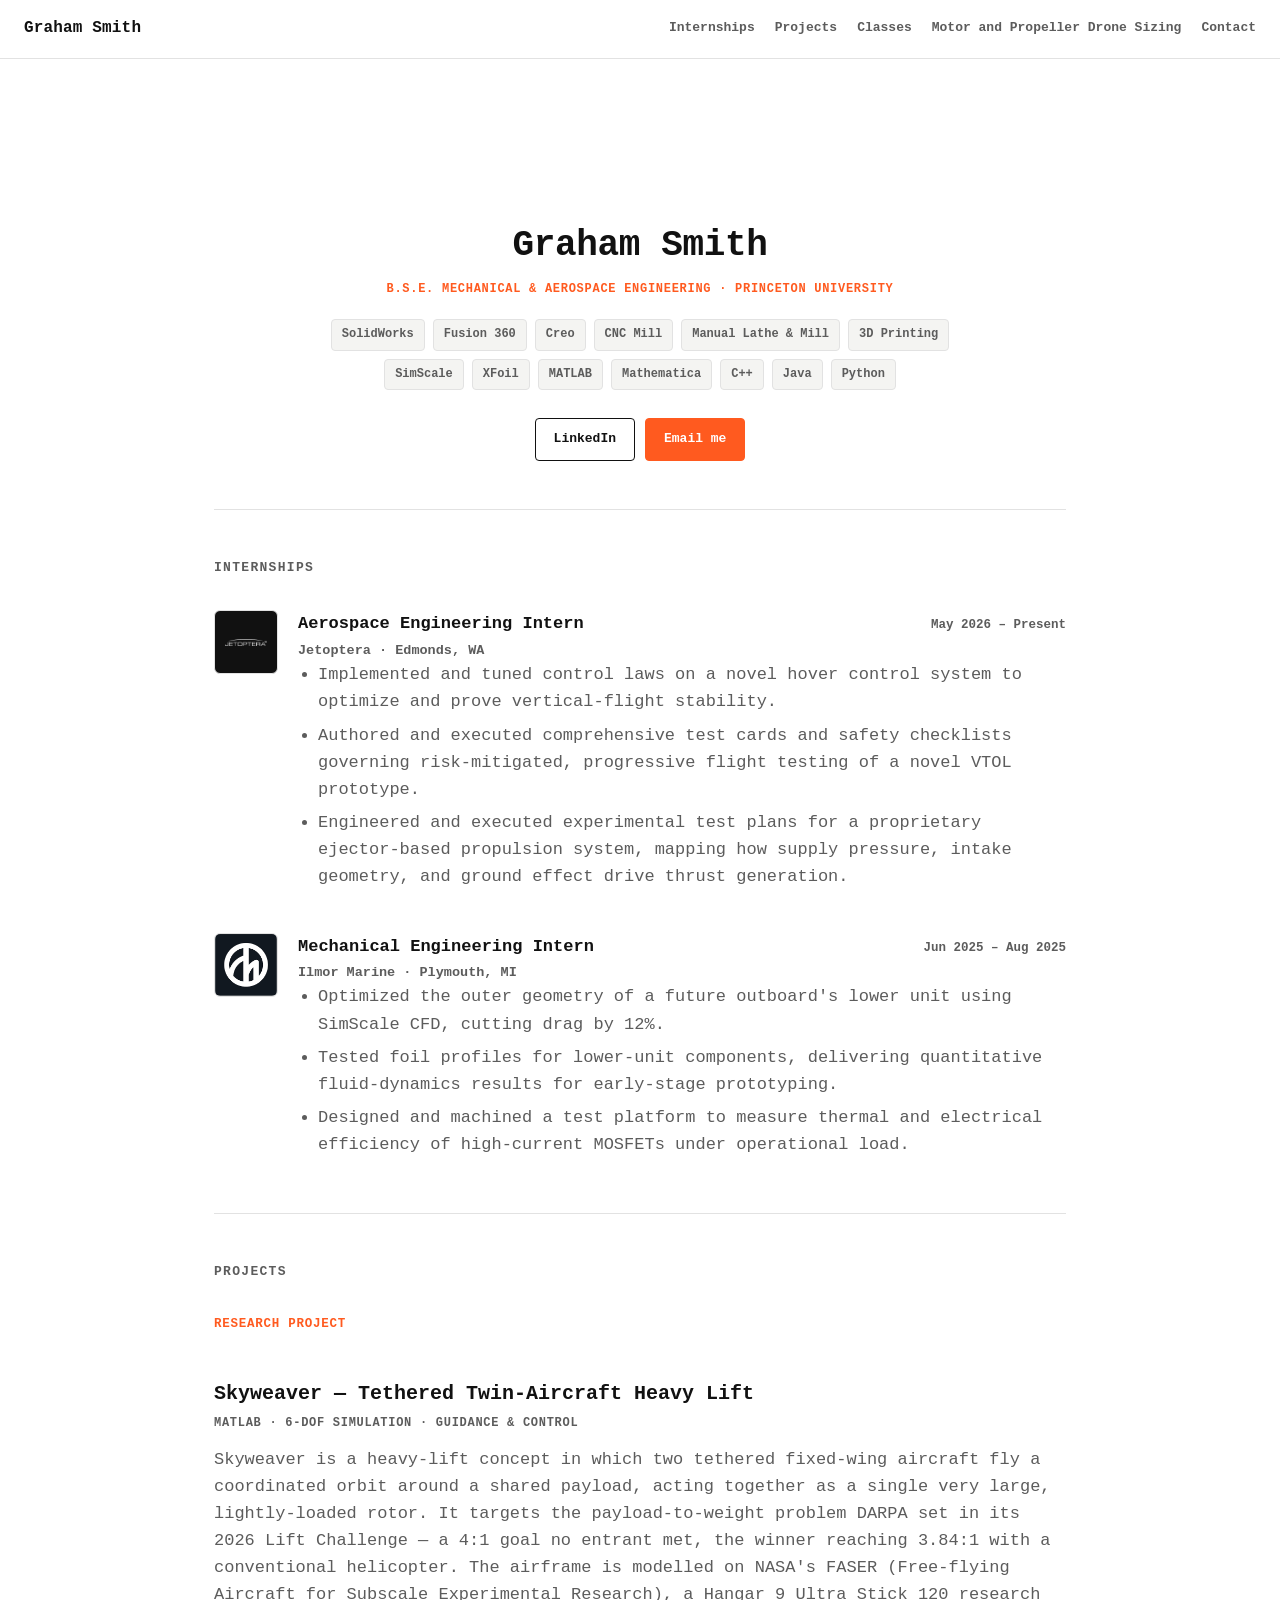
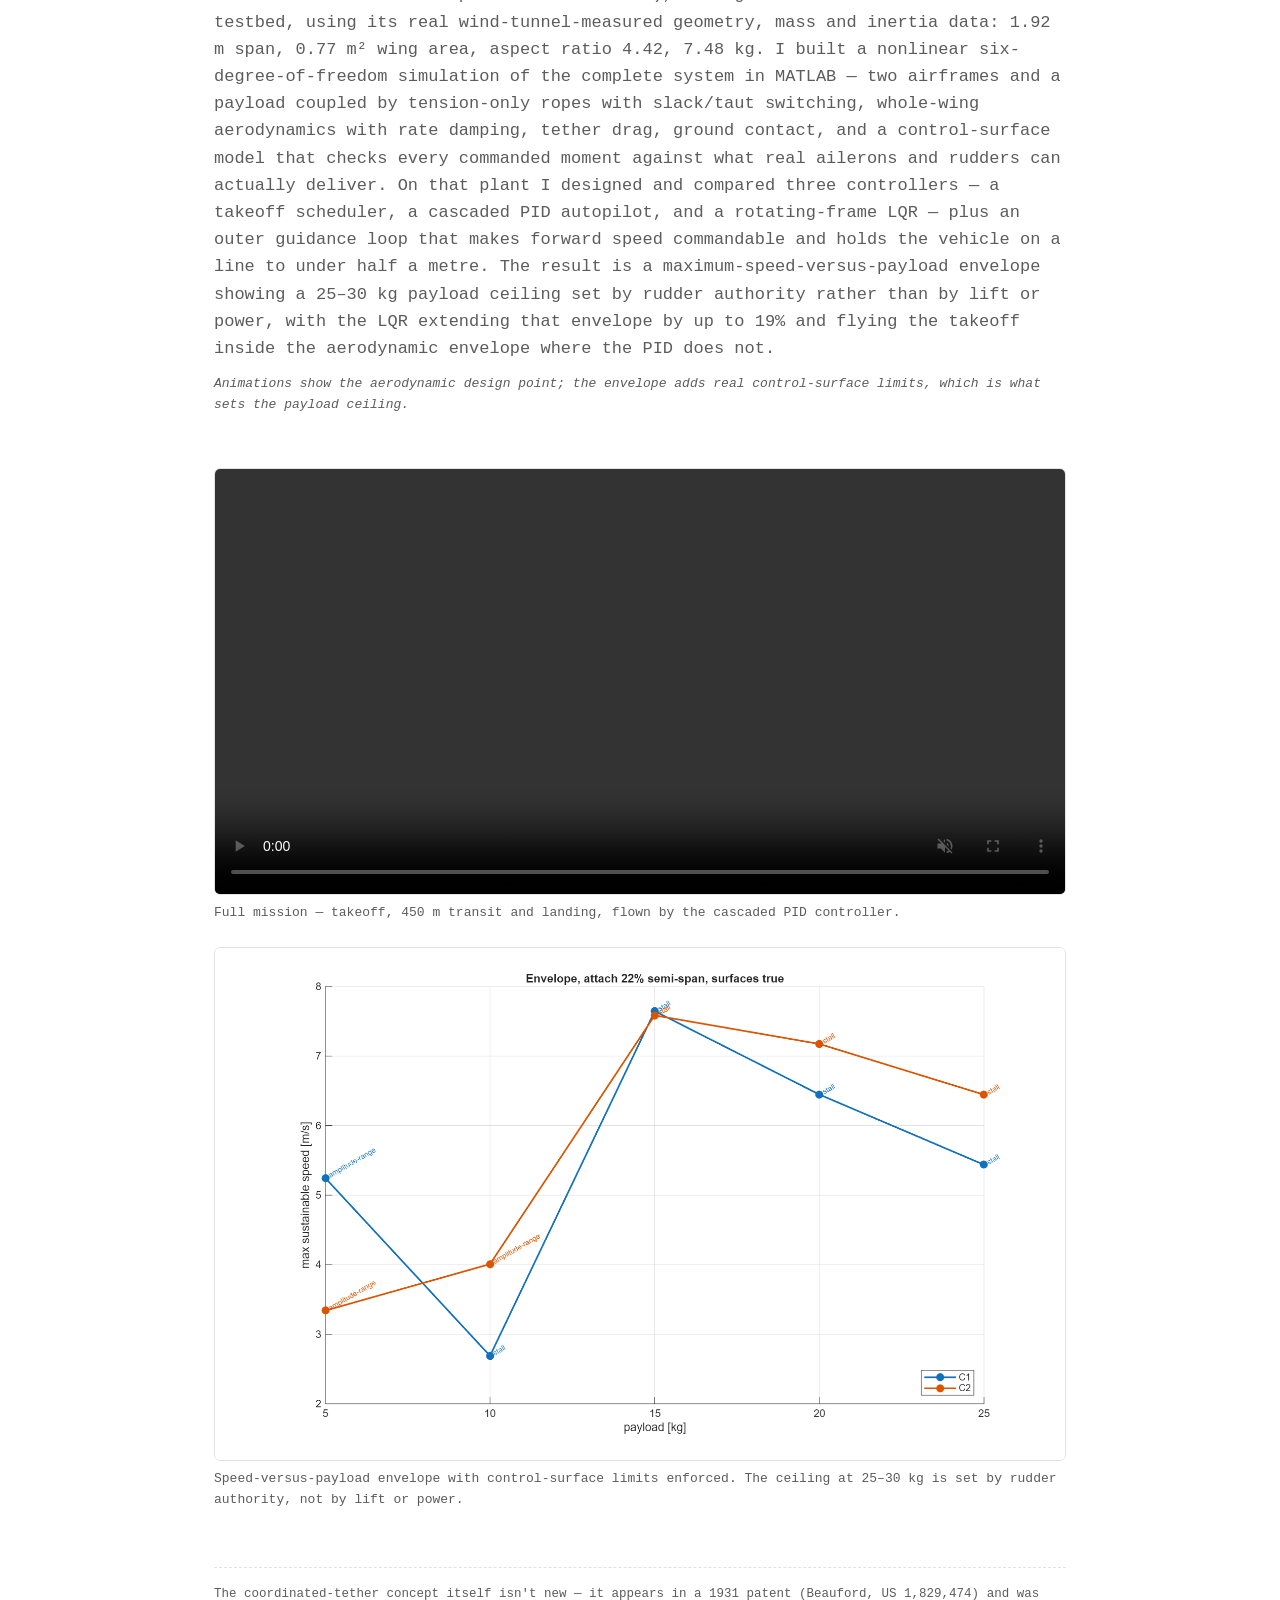
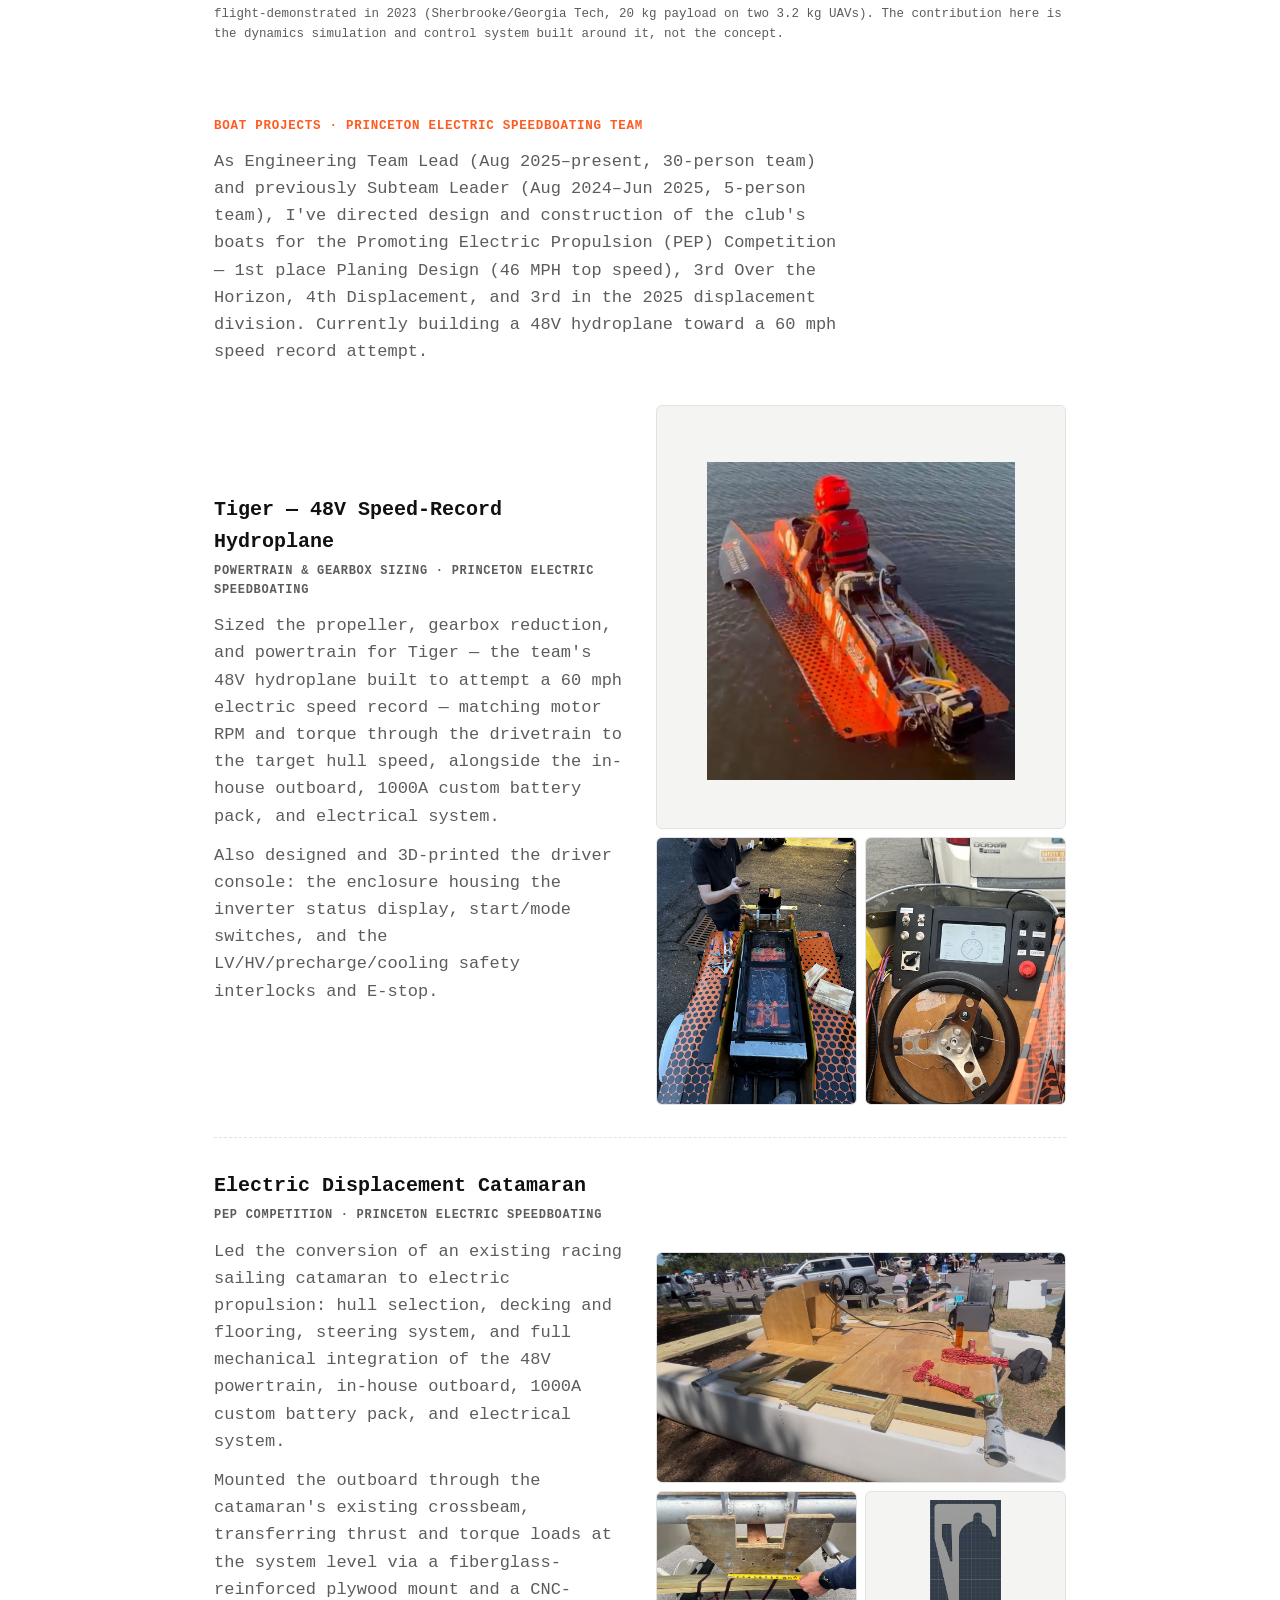
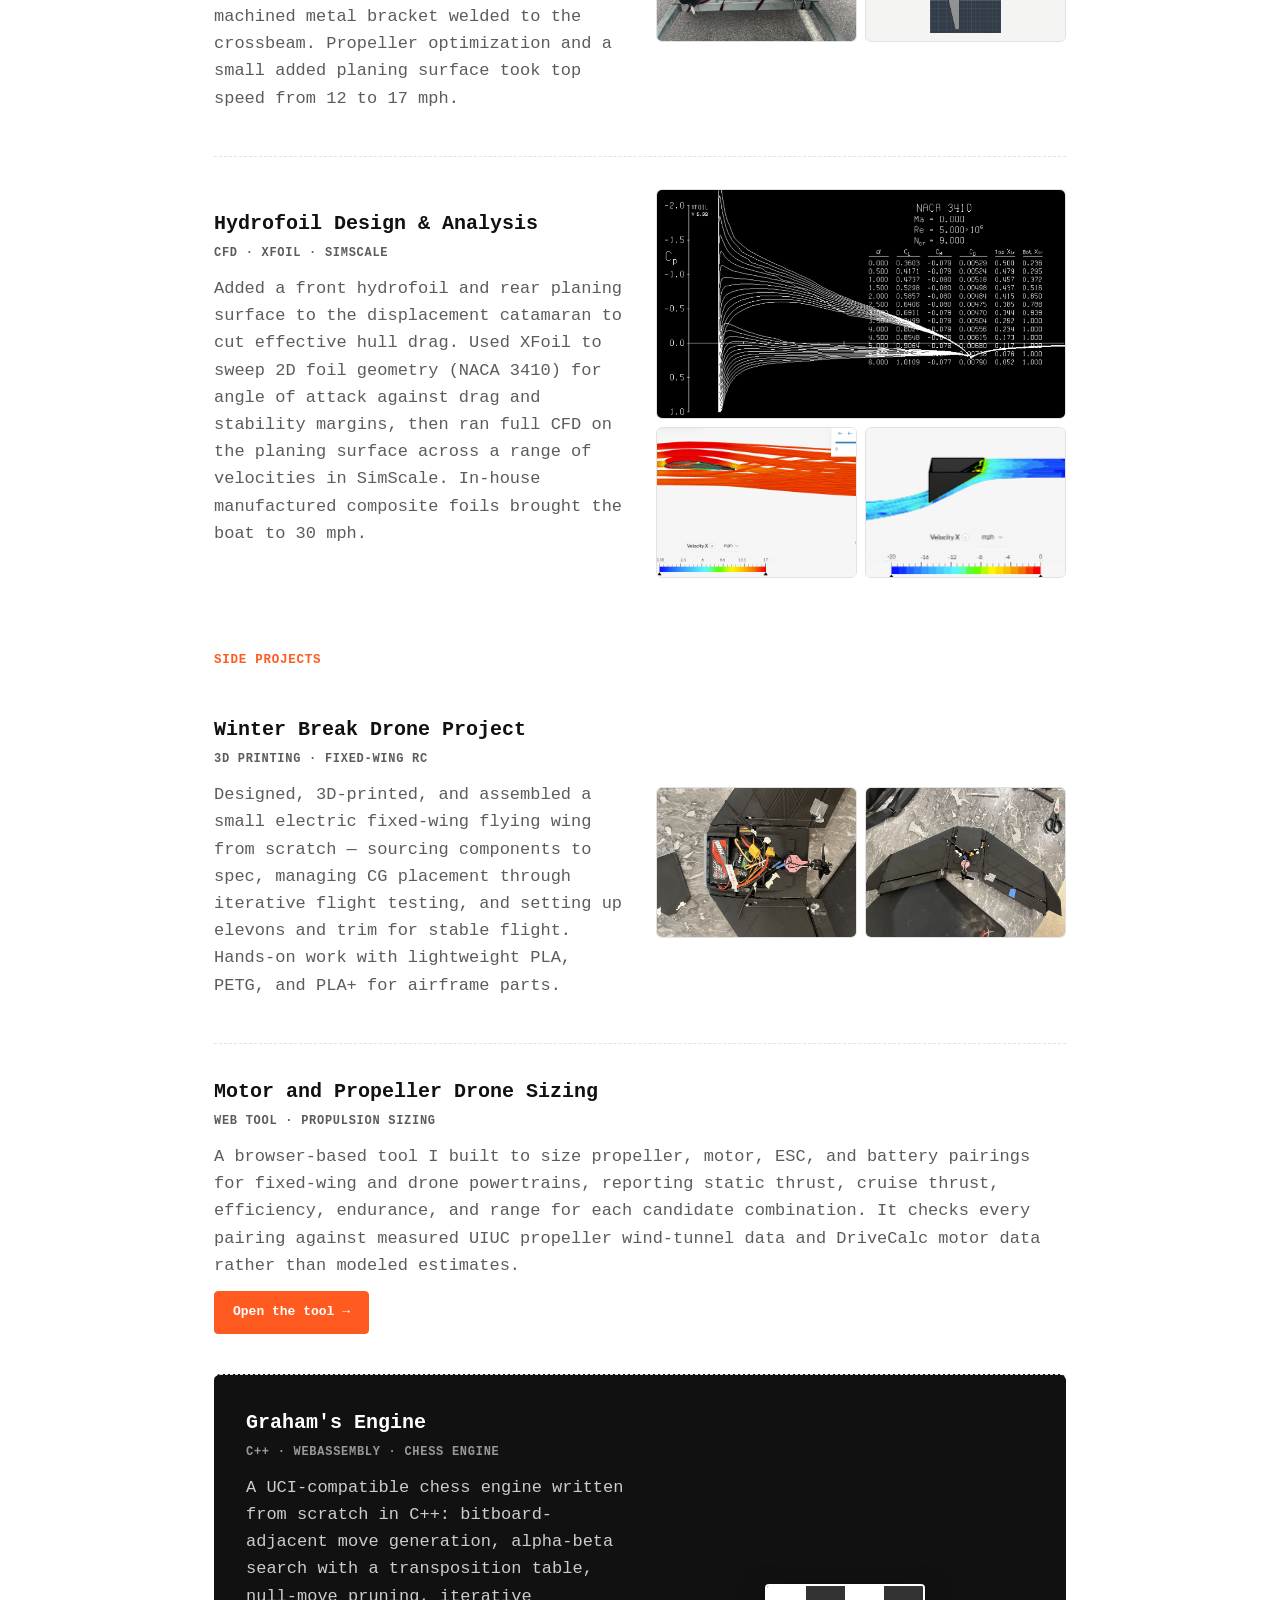
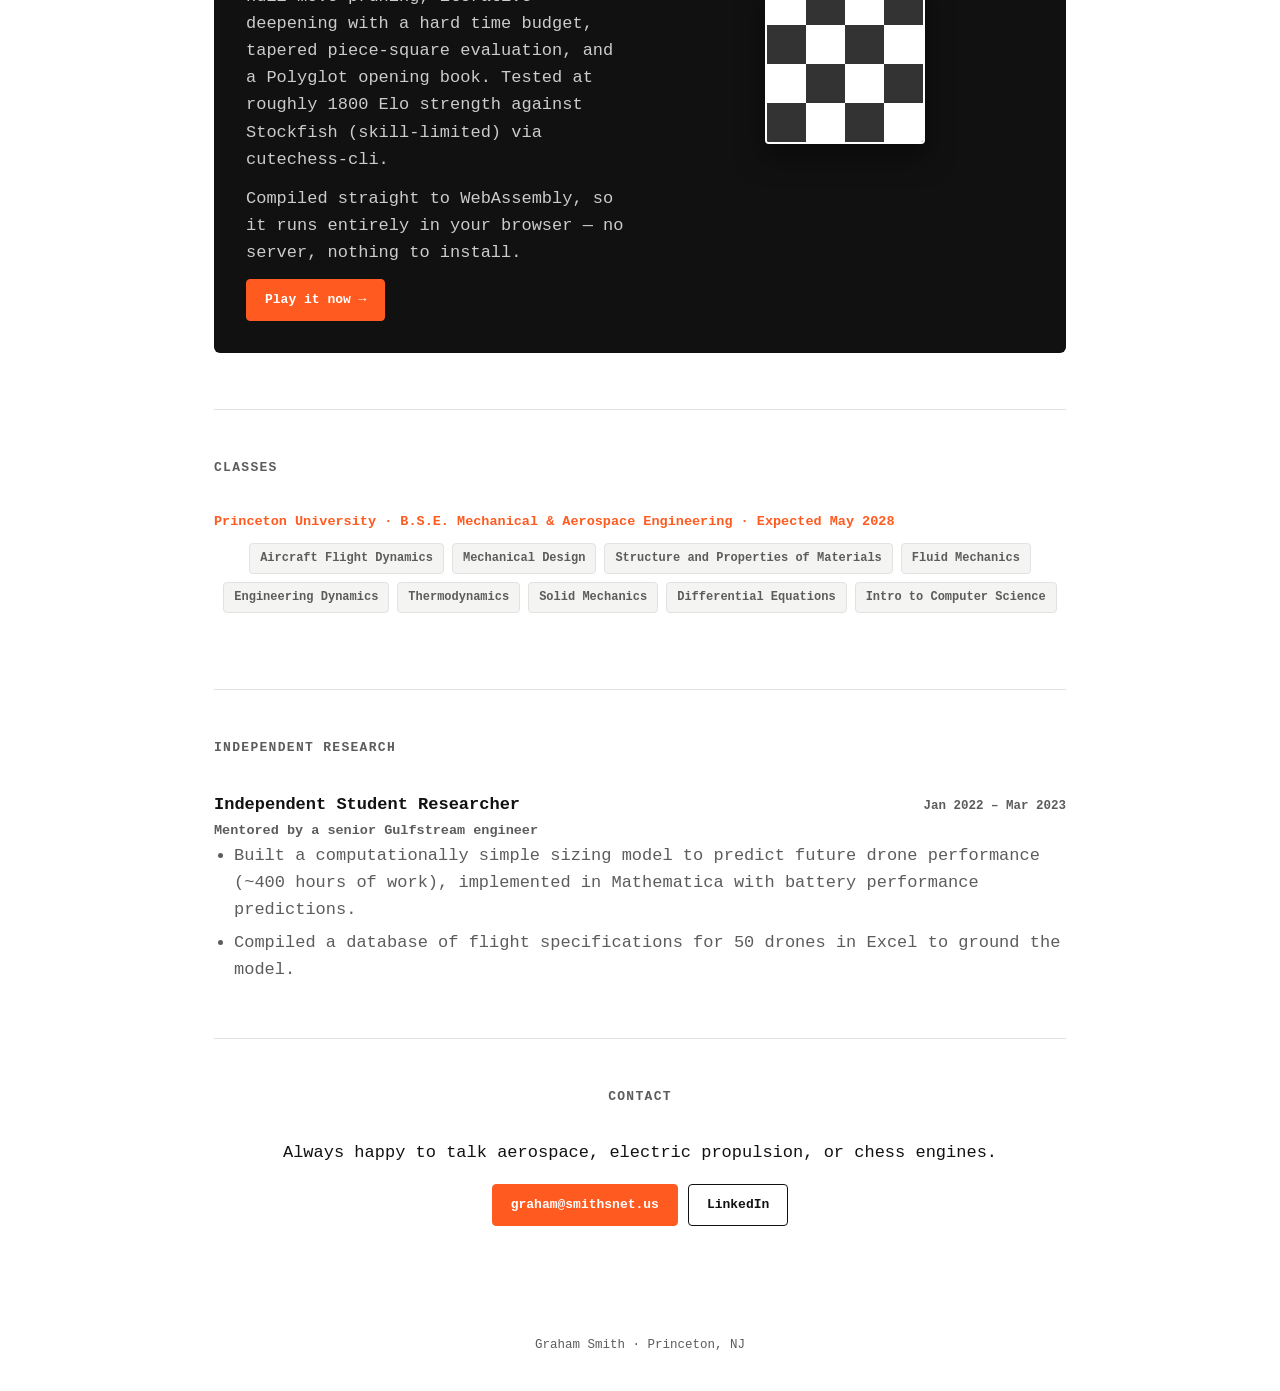
==== index.html @ d8249ecc "Rename nav tab/project title to Motor and Propeller Drone Sizing" ====
<!doctype html>
<html lang="en">
<head>
<meta charset="utf-8">
<meta name="viewport" content="width=device-width, initial-scale=1">
<title>Graham Smith — Mechanical &amp; Aerospace Engineering</title>
<meta name="description" content="Portfolio of Graham Smith, mechanical & aerospace engineering student at Princeton University: VTOL flight testing, electric powertrains, CFD, and a from-scratch chess engine.">
<link rel="stylesheet" href="style.css?v=10">
</head>
<body>

<header class="nav">
  <a href="#top" class="nav-name">Graham Smith</a>
  <nav>
    <a href="#internships">Internships</a>
    <a href="#projects">Projects</a>
    <a href="#classes">Classes</a>
    <a href="thrust-bench/">Motor and Propeller Drone Sizing</a>
    <a href="#contact">Contact</a>
  </nav>
</header>

<main>

<section id="top" class="hero">
  <img class="avatar" src="assets/img/headshot.jpg" alt="Graham Smith" onerror="this.classList.add('avatar-fallback')">
  <h1>Graham Smith</h1>
  <p class="eyebrow">B.S.E. Mechanical &amp; Aerospace Engineering &middot; Princeton University</p>

  <ul class="skill-tags">
    <li>SolidWorks</li><li>Fusion 360</li><li>Creo</li><li>CNC Mill</li><li>Manual Lathe &amp; Mill</li>
    <li>3D Printing</li><li>SimScale</li><li>XFoil</li><li>MATLAB</li><li>Mathematica</li>
    <li>C++</li><li>Java</li><li>Python</li>
  </ul>

  <div class="hero-links">
    <a class="btn" href="https://www.linkedin.com/in/graham-smith-b054ab282/" target="_blank" rel="noopener">LinkedIn</a>
    <a class="btn btn-primary" href="mailto:graham@smithsnet.us">Email me</a>
  </div>
</section>

<section id="internships" class="section">
  <h2>Internships</h2>
  <div class="timeline">

    <article class="entry entry-with-logo">
      <img class="entry-logo entry-logo-dark" src="assets/img/jetoptera-logo.png" alt="Jetoptera logo">
      <div class="entry-body">
        <div class="entry-head">
          <h3>Aerospace Engineering Intern</h3>
          <span class="entry-date">May 2026 – Present</span>
        </div>
        <p class="entry-org">Jetoptera &middot; Edmonds, WA</p>
        <ul>
          <li>Implemented and tuned control laws on a novel hover control system to optimize and prove vertical-flight stability.</li>
          <li>Authored and executed comprehensive test cards and safety checklists governing risk-mitigated, progressive flight testing of a novel VTOL prototype.</li>
          <li>Engineered and executed experimental test plans for a proprietary ejector-based propulsion system, mapping how supply pressure, intake geometry, and ground effect drive thrust generation.</li>
        </ul>
      </div>
    </article>

    <article class="entry entry-with-logo">
      <img class="entry-logo" src="assets/img/ilmor-logo.png" alt="Ilmor logo">
      <div class="entry-body">
        <div class="entry-head">
          <h3>Mechanical Engineering Intern</h3>
          <span class="entry-date">Jun 2025 – Aug 2025</span>
        </div>
        <p class="entry-org">Ilmor Marine &middot; Plymouth, MI</p>
        <ul>
          <li>Optimized the outer geometry of a future outboard's lower unit using SimScale CFD, cutting drag by 12%.</li>
          <li>Tested foil profiles for lower-unit components, delivering quantitative fluid-dynamics results for early-stage prototyping.</li>
          <li>Designed and machined a test platform to measure thermal and electrical efficiency of high-current MOSFETs under operational load.</li>
        </ul>
      </div>
    </article>

  </div>
</section>

<section id="projects" class="section">
  <h2>Projects</h2>

  <p class="project-group-label">Research Project</p>
  <article class="project project-full skyweaver">
    <div class="project-text">
      <h3>Skyweaver &mdash; Tethered Twin-Aircraft Heavy Lift</h3>
      <p class="project-tag">MATLAB &middot; 6-DOF Simulation &middot; Guidance &amp; Control</p>
      <p>
        Skyweaver is a heavy-lift concept in which two tethered fixed-wing aircraft fly a
        coordinated orbit around a shared payload, acting together as a single very large,
        lightly-loaded rotor. It targets the payload-to-weight problem DARPA set in its 2026
        Lift Challenge &mdash; a 4:1 goal no entrant met, the winner reaching 3.84:1 with a
        conventional helicopter. The airframe is modelled on NASA's FASER (Free-flying
        Aircraft for Subscale Experimental Research), a Hangar 9 Ultra Stick 120 research
        testbed, using its real wind-tunnel-measured geometry, mass and inertia data: 1.92 m
        span, 0.77 m&sup2; wing area, aspect ratio 4.42, 7.48 kg. I built a nonlinear
        six-degree-of-freedom simulation of the complete system in MATLAB &mdash; two airframes and
        a payload coupled by tension-only ropes with slack/taut switching, whole-wing
        aerodynamics with rate damping, tether drag, ground contact, and a control-surface
        model that checks every commanded moment against what real ailerons and rudders can
        actually deliver. On that plant I designed and compared three controllers &mdash; a takeoff
        scheduler, a cascaded PID autopilot, and a rotating-frame LQR &mdash; plus an outer guidance
        loop that makes forward speed commandable and holds the vehicle on a line to under
        half a metre. The result is a maximum-speed-versus-payload envelope showing a 25&ndash;30 kg
        payload ceiling set by rudder authority rather than by lift or power, with the LQR
        extending that envelope by up to 19% and flying the takeoff inside the aerodynamic
        envelope where the PID does not.
      </p>
      <p class="skyweaver-note">
        Animations show the aerodynamic design point; the envelope adds real control-surface
        limits, which is what sets the payload ceiling.
      </p>
    </div>
    <div class="project-media skyweaver-media">
      <figure>
        <video src="assets/video/mission_450_C1.mp4" autoplay muted loop playsinline controls></video>
        <figcaption>Full mission &mdash; takeoff, 450 m transit and landing, flown by the cascaded PID controller.</figcaption>
      </figure>
      <figure>
        <img src="assets/img/skyweaver-envelope.png" alt="Speed-versus-payload envelope plot for the PID and LQR controllers, with binding constraint labelled at each point">
        <figcaption>Speed-versus-payload envelope with control-surface limits enforced. The ceiling at 25&ndash;30 kg is set by rudder authority, not by lift or power.</figcaption>
      </figure>
    </div>
    <p class="skyweaver-priorart">
      The coordinated-tether concept itself isn't new &mdash; it appears in a 1931 patent (Beauford,
      US 1,829,474) and was flight-demonstrated in 2023 (Sherbrooke/Georgia Tech, 20 kg payload on
      two 3.2 kg UAVs). The contribution here is the dynamics simulation and control system built
      around it, not the concept.
    </p>
  </article>

  <p class="project-group-label project-group-label-spaced">Boat Projects &middot; Princeton Electric Speedboating Team</p>
  <p class="project-group-intro">
    As Engineering Team Lead (Aug 2025–present, 30-person team) and previously Subteam Leader
    (Aug 2024–Jun 2025, 5-person team), I've directed design and construction of the club's boats
    for the Promoting Electric Propulsion (PEP) Competition — 1st place Planing Design (46 MPH top
    speed), 3rd Over the Horizon, 4th Displacement, and 3rd in the 2025 displacement division.
    Currently building a 48V hydroplane toward a 60 mph speed record attempt.
  </p>

  <article class="project">
    <div class="project-text">
      <h3>Tiger — 48V Speed-Record Hydroplane</h3>
      <p class="project-tag">Powertrain &amp; Gearbox Sizing &middot; Princeton Electric Speedboating</p>
      <p>
        Sized the propeller, gearbox reduction, and powertrain for Tiger — the team's 48V
        hydroplane built to attempt a 60 mph electric speed record — matching motor RPM and torque
        through the drivetrain to the target hull speed, alongside the in-house outboard, 1000A
        custom battery pack, and electrical system.
      </p>
      <p>
        Also designed and 3D-printed the driver console: the enclosure housing the inverter status
        display, start/mode switches, and the LV/HV/precharge/cooling safety interlocks and E-stop.
      </p>
    </div>
    <div class="project-media project-gallery">
      <img class="hero" src="assets/img/tiger-action.jpg" alt="Tiger under way on the water with the driver aboard, showing the hull livery and rear motor pod">
      <img class="tall" src="assets/img/tiger-battery.jpg" alt="Tiger's hull opened up showing the battery pack modules, BMS wiring, and bow motor mount">
      <img class="tall" src="assets/img/tiger-dash.jpg" alt="Custom 3D-printed driver console on Tiger with the inverter display and LV/HV/precharge/cooling switches">
    </div>
  </article>

  <article class="project">
    <div class="project-text">
      <h3>Electric Displacement Catamaran</h3>
      <p class="project-tag">PEP Competition &middot; Princeton Electric Speedboating</p>
      <p>
        Led the conversion of an existing racing sailing catamaran to electric propulsion: hull
        selection, decking and flooring, steering system, and full mechanical integration of the
        48V powertrain, in-house outboard, 1000A custom battery pack, and electrical system.
      </p>
      <p>
        Mounted the outboard through the catamaran's existing crossbeam, transferring thrust and
        torque loads at the system level via a fiberglass-reinforced plywood mount and a
        CNC-machined metal bracket welded to the crossbeam. Propeller optimization and a small
        added planing surface took top speed from 12 to 17 mph.
      </p>
    </div>
    <div class="project-media project-gallery">
      <img src="assets/img/catamaran-build.jpg" alt="Catamaran deck under construction at the PEP competition, showing the plywood helm structure and steering wheel">
      <img src="assets/img/engine-mount-1.jpg" alt="Fiberglass-reinforced plywood outboard engine mount bolted to the crossbeam">
      <img class="contain" src="assets/img/engine-mount-cad.png" alt="CAD outline of the CNC-machined metal bracket welded to the crossbeam">
    </div>
  </article>

  <article class="project">
    <div class="project-text">
      <h3>Hydrofoil Design &amp; Analysis</h3>
      <p class="project-tag">CFD &middot; XFoil &middot; SimScale</p>
      <p>
        Added a front hydrofoil and rear planing surface to the displacement catamaran to cut
        effective hull drag. Used XFoil to sweep 2D foil geometry (NACA 3410) for angle of attack
        against drag and stability margins, then ran full CFD on the planing surface across a
        range of velocities in SimScale. In-house manufactured composite foils brought the boat to
        30 mph.
      </p>
    </div>
    <div class="project-media project-gallery">
      <img src="assets/img/xfoil-naca3410.png" alt="XFoil pressure-coefficient sweep for a NACA 3410 foil section">
      <img src="assets/img/simscale-foil.png" alt="SimScale streamline simulation of the NACA 3410 foil at 3.5 degree angle of attack">
      <img src="assets/img/simscale-planing.png" alt="SimScale fluid dynamics simulation of the rear planing surface">
    </div>
  </article>

  <p class="project-group-label project-group-label-spaced">Side Projects</p>

  <article class="project">
    <div class="project-text">
      <h3>Winter Break Drone Project</h3>
      <p class="project-tag">3D Printing &middot; Fixed-Wing RC</p>
      <p>
        Designed, 3D-printed, and assembled a small electric fixed-wing flying wing from scratch —
        sourcing components to spec, managing CG placement through iterative flight testing, and
        setting up elevons and trim for stable flight. Hands-on work with lightweight PLA, PETG,
        and PLA+ for airframe parts.
      </p>
    </div>
    <div class="project-media project-gallery">
      <img src="assets/img/drone-2.jpg" alt="3D-printed flying-wing drone opened up showing battery, receiver, ESC, and motor wiring">
      <img src="assets/img/drone-1.jpg" alt="Assembled flying-wing drone with the top cover on">
    </div>
  </article>

  <article class="project project-full">
    <div class="project-text">
      <h3>Motor and Propeller Drone Sizing</h3>
      <p class="project-tag">Web Tool &middot; Propulsion Sizing</p>
      <p>
        A browser-based tool I built to size propeller, motor, ESC, and battery pairings for
        fixed-wing and drone powertrains, reporting static thrust, cruise thrust, efficiency,
        endurance, and range for each candidate combination. It checks every pairing against
        measured UIUC propeller wind-tunnel data and DriveCalc motor data rather than modeled
        estimates.
      </p>
      <a class="btn btn-primary" href="thrust-bench/">Open the tool &rarr;</a>
    </div>
  </article>

  <article class="project project-chess">
    <div class="project-text">
      <h3>Graham's Engine</h3>
      <p class="project-tag">C++ &middot; WebAssembly &middot; Chess Engine</p>
      <p>
        A UCI-compatible chess engine written from scratch in C++: bitboard-adjacent move
        generation, alpha-beta search with a transposition table, null-move pruning, iterative
        deepening with a hard time budget, tapered piece-square evaluation, and a Polyglot opening
        book. Tested at roughly 1800 Elo strength against Stockfish (skill-limited) via cutechess-cli.
      </p>
      <p>
        Compiled straight to WebAssembly, so it runs entirely in your browser — no server, nothing
        to install.
      </p>
      <a class="btn btn-primary" href="chess/index.html">Play it now &rarr;</a>
    </div>
    <div class="project-media project-media-chess">
      <div class="mini-board" aria-hidden="true">
        <div class="mini-square"></div><div class="mini-square dark"></div><div class="mini-square"></div><div class="mini-square dark"></div>
        <div class="mini-square dark"></div><div class="mini-square"></div><div class="mini-square dark"></div><div class="mini-square"></div>
        <div class="mini-square"></div><div class="mini-square dark"></div><div class="mini-square"></div><div class="mini-square dark"></div>
        <div class="mini-square dark"></div><div class="mini-square"></div><div class="mini-square dark"></div><div class="mini-square"></div>
      </div>
    </div>
  </article>

</section>

<section id="classes" class="section">
  <h2>Classes</h2>
  <p class="entry-org">Princeton University &middot; B.S.E. Mechanical &amp; Aerospace Engineering &middot; Expected May 2028</p>
  <ul class="skill-tags">
    <li>Aircraft Flight Dynamics</li><li>Mechanical Design</li><li>Structure and Properties of Materials</li>
    <li>Fluid Mechanics</li><li>Engineering Dynamics</li><li>Thermodynamics</li><li>Solid Mechanics</li>
    <li>Differential Equations</li><li>Intro to Computer Science</li>
  </ul>
</section>

<section id="research" class="section">
  <h2>Independent Research</h2>
  <article class="entry">
    <div class="entry-head">
      <h3>Independent Student Researcher</h3>
      <span class="entry-date">Jan 2022 – Mar 2023</span>
    </div>
    <p class="entry-org">Mentored by a senior Gulfstream engineer</p>
    <ul>
      <li>Built a computationally simple sizing model to predict future drone performance (~400 hours of work), implemented in Mathematica with battery performance predictions.</li>
      <li>Compiled a database of flight specifications for 50 drones in Excel to ground the model.</li>
    </ul>
  </article>
</section>

<section id="contact" class="section contact-section">
  <h2>Contact</h2>
  <p>Always happy to talk aerospace, electric propulsion, or chess engines.</p>
  <div class="hero-links">
    <a class="btn btn-primary" href="mailto:graham@smithsnet.us">graham@smithsnet.us</a>
    <a class="btn" href="https://www.linkedin.com/in/graham-smith-b054ab282/" target="_blank" rel="noopener">LinkedIn</a>
  </div>
</section>

</main>

<footer class="site-footer">
  <p>Graham Smith &middot; Princeton, NJ</p>
</footer>

</body>
</html>
---- style.css ----
:root {
  --bg: #ffffff;
  --bg-alt: #f4f4f2;
  --ink: #111111;
  --ink-soft: #5c5c5c;
  --line: #e2e2e2;
  --accent: #ff5a1f;
  --accent-ink: #ffffff;
  --card: #ffffff;
  --radius: 6px;
  --max: 900px;
  font-size: 17px;
}

* { box-sizing: border-box; }

html { scroll-behavior: smooth; }

body {
  margin: 0;
  background: var(--bg);
  color: var(--ink);
  font-family: "Cascadia Code", "Consolas", "SFMono-Regular", "Liberation Mono", monospace;
  line-height: 1.6;
}

a { color: var(--accent); }

.nav {
  position: sticky;
  top: 0;
  z-index: 20;
  display: flex;
  align-items: center;
  justify-content: space-between;
  padding: 16px 24px;
  background: rgba(255, 255, 255, 0.92);
  backdrop-filter: blur(6px);
  border-bottom: 1px solid var(--line);
}

.nav-name {
  font-weight: 700;
  font-size: 16px;
  text-decoration: none;
  color: var(--ink);
  letter-spacing: 0.01em;
}

.nav nav { display: flex; gap: 20px; }
.nav nav a {
  text-decoration: none;
  color: var(--ink-soft);
  font-size: 13px;
  font-weight: 600;
}
.nav nav a:hover { color: var(--accent); }

main { max-width: var(--max); margin: 0 auto; padding: 0 24px; }

.hero {
  padding: 56px 0 48px;
  max-width: 640px;
  text-align: center;
  margin: 0 auto;
  display: flex;
  flex-direction: column;
  align-items: center;
}

.avatar {
  width: 84px;
  height: 84px;
  border-radius: 50%;
  object-fit: cover;
  margin-bottom: 18px;
  border: 1px solid var(--line);
}
.avatar-fallback { visibility: hidden; }

.eyebrow {
  text-transform: uppercase;
  letter-spacing: 0.06em;
  font-size: 12px;
  font-weight: 700;
  color: var(--accent);
  margin: 0 0 20px;
}

.hero h1 {
  font-size: 36px;
  margin: 0 0 6px;
  letter-spacing: -0.01em;
}

.skill-tags {
  list-style: none;
  display: flex;
  flex-wrap: wrap;
  justify-content: center;
  gap: 8px;
  margin: 0 0 28px;
  padding: 0;
}
.skill-tags li {
  font-size: 12px;
  font-weight: 600;
  color: var(--ink-soft);
  background: var(--bg-alt);
  border: 1px solid var(--line);
  border-radius: 4px;
  padding: 5px 10px;
}

.hero-links { display: flex; flex-wrap: wrap; justify-content: center; gap: 10px; }

.btn {
  display: inline-block;
  padding: 10px 18px;
  border-radius: 4px;
  border: 1.5px solid var(--ink);
  color: var(--ink);
  text-decoration: none;
  font-size: 13px;
  font-weight: 600;
  transition: transform 0.12s ease, background 0.12s ease;
}
.btn:hover { transform: translateY(-1px); background: var(--bg-alt); }

.btn-primary {
  background: var(--accent);
  border-color: var(--accent);
  color: var(--accent-ink);
}
.btn-primary:hover { background: #e04d15; color: var(--accent-ink); }

.section { padding: 48px 0; border-top: 1px solid var(--line); scroll-margin-top: 64px; }
.section h2 {
  font-size: 13px;
  text-transform: uppercase;
  letter-spacing: 0.1em;
  color: var(--ink-soft);
  margin: 0 0 32px;
}

.timeline { display: flex; flex-direction: column; gap: 36px; }

.entry-with-logo {
  display: grid;
  grid-template-columns: 64px 1fr;
  gap: 20px;
  align-items: start;
}
.entry-logo {
  width: 64px;
  height: 64px;
  object-fit: contain;
  border-radius: 6px;
  border: 1px solid var(--line);
}
.entry-logo-dark { background: #111111; padding: 10px; }

.entry-head {
  display: flex;
  justify-content: space-between;
  align-items: baseline;
  flex-wrap: wrap;
  gap: 8px;
  margin-bottom: 2px;
}
.entry-head h3 { margin: 0; font-size: 17px; }
.entry-date {
  font-size: 12.5px;
  color: var(--ink-soft);
  font-weight: 600;
  white-space: nowrap;
}
.entry-org {
  margin: 0 0 10px;
  color: var(--accent);
  font-weight: 600;
  font-size: 13.5px;
}
.entry ul { margin: 0; padding-left: 20px; }
.entry li { margin-bottom: 6px; color: var(--ink-soft); }
.entry p { margin: 0; color: var(--ink-soft); }

.project-group-label {
  font-size: 12.5px;
  font-weight: 700;
  text-transform: uppercase;
  letter-spacing: 0.06em;
  color: var(--accent);
  margin: 0 0 12px;
}
.project-group-label-spaced { margin-top: 40px; }
.project-group-intro {
  color: var(--ink-soft);
  margin: 0 0 8px;
  max-width: 640px;
}

.project {
  display: grid;
  grid-template-columns: 1fr 1fr;
  gap: 32px;
  align-items: center;
  padding: 32px 0;
}
.project + .project { border-top: 1px dashed var(--line); }

.project-text h3 { margin: 0 0 4px; font-size: 20px; }
.project-tag {
  font-size: 12px;
  text-transform: uppercase;
  letter-spacing: 0.06em;
  color: var(--ink-soft);
  font-weight: 700;
  margin: 0 0 14px;
}
.project-text p { color: var(--ink-soft); margin: 0 0 12px; }

.project-full { grid-template-columns: 1fr; }
.skyweaver-note {
  font-size: 13px;
  font-style: italic;
  color: var(--ink-soft);
}
.skyweaver-priorart {
  grid-column: 1 / -1;
  font-size: 12.5px;
  color: var(--ink-soft);
  border-top: 1px dashed var(--line);
  padding-top: 16px;
  margin: 24px 0 0;
}
.skyweaver-media {
  display: flex;
  flex-direction: column;
  gap: 24px;
  margin-top: 8px;
}
.skyweaver-media figure { margin: 0; }
.skyweaver-media video,
.skyweaver-media img {
  display: block;
  width: 100%;
  border-radius: var(--radius);
  border: 1px solid var(--line);
}
.skyweaver-media figcaption {
  margin-top: 8px;
  font-size: 13px;
  color: var(--ink-soft);
}

.project-gallery {
  display: grid;
  grid-template-columns: 1fr 1fr;
  gap: 8px;
}
.project-gallery img {
  display: block;
  width: 100%;
  height: auto;
  object-fit: cover;
  border-radius: var(--radius);
  border: 1px solid var(--line);
  aspect-ratio: 4 / 3;
}
.project-gallery img.contain {
  object-fit: contain;
  background: var(--bg-alt);
  padding: 8px;
}
.project-gallery img.hero {
  grid-column: 1 / -1;
  aspect-ratio: 815 / 843;
  object-fit: contain;
  background: var(--bg-alt);
}
.project-gallery img.tall {
  aspect-ratio: 1400 / 1866;
}
.project-gallery img:only-child,
.project-gallery img:first-child:nth-last-child(3):not(.hero) {
  grid-column: 1 / -1;
  aspect-ratio: 16 / 9;
}

.project-chess {
  background: #111111;
  color: #ffffff;
  border-radius: var(--radius);
  padding: 32px;
  margin: 8px 0;
}
.project-chess h3 { color: #ffffff; }
.project-chess .project-tag { color: #999999; }
.project-chess p { color: #cccccc; }
.project-chess .btn-primary { background: var(--accent); border-color: var(--accent); color: #ffffff; }
.project-chess .btn-primary:hover { background: #e04d15; }

.project-media-chess { display: flex; justify-content: center; }
.mini-board {
  width: 160px;
  height: 160px;
  display: grid;
  grid-template-columns: repeat(4, 1fr);
  grid-template-rows: repeat(4, 1fr);
  border-radius: 4px;
  overflow: hidden;
  border: 2px solid #ffffff;
  box-shadow: 0 12px 28px rgba(0,0,0,0.5);
}
.mini-square { background: #ffffff; }
.mini-square.dark { background: #333333; }

.contact-section { text-align: center; padding-bottom: 72px; }
.contact-section h2 { text-align: center; }
.contact-section .hero-links { justify-content: center; }

.site-footer {
  text-align: center;
  padding: 24px;
  color: var(--ink-soft);
  font-size: 12.5px;
}

@media (max-width: 720px) {
  :root { font-size: 16px; }
  .nav nav { gap: 12px; }
  .nav nav a { font-size: 13px; }
  .hero { padding: 48px 0 40px; }
  .hero h1 { font-size: 30px; }
  .project { grid-template-columns: 1fr; }
  .project-media-chess { order: -1; }
  .entry-with-logo { grid-template-columns: 48px 1fr; }
  .entry-logo { width: 48px; height: 48px; }
}
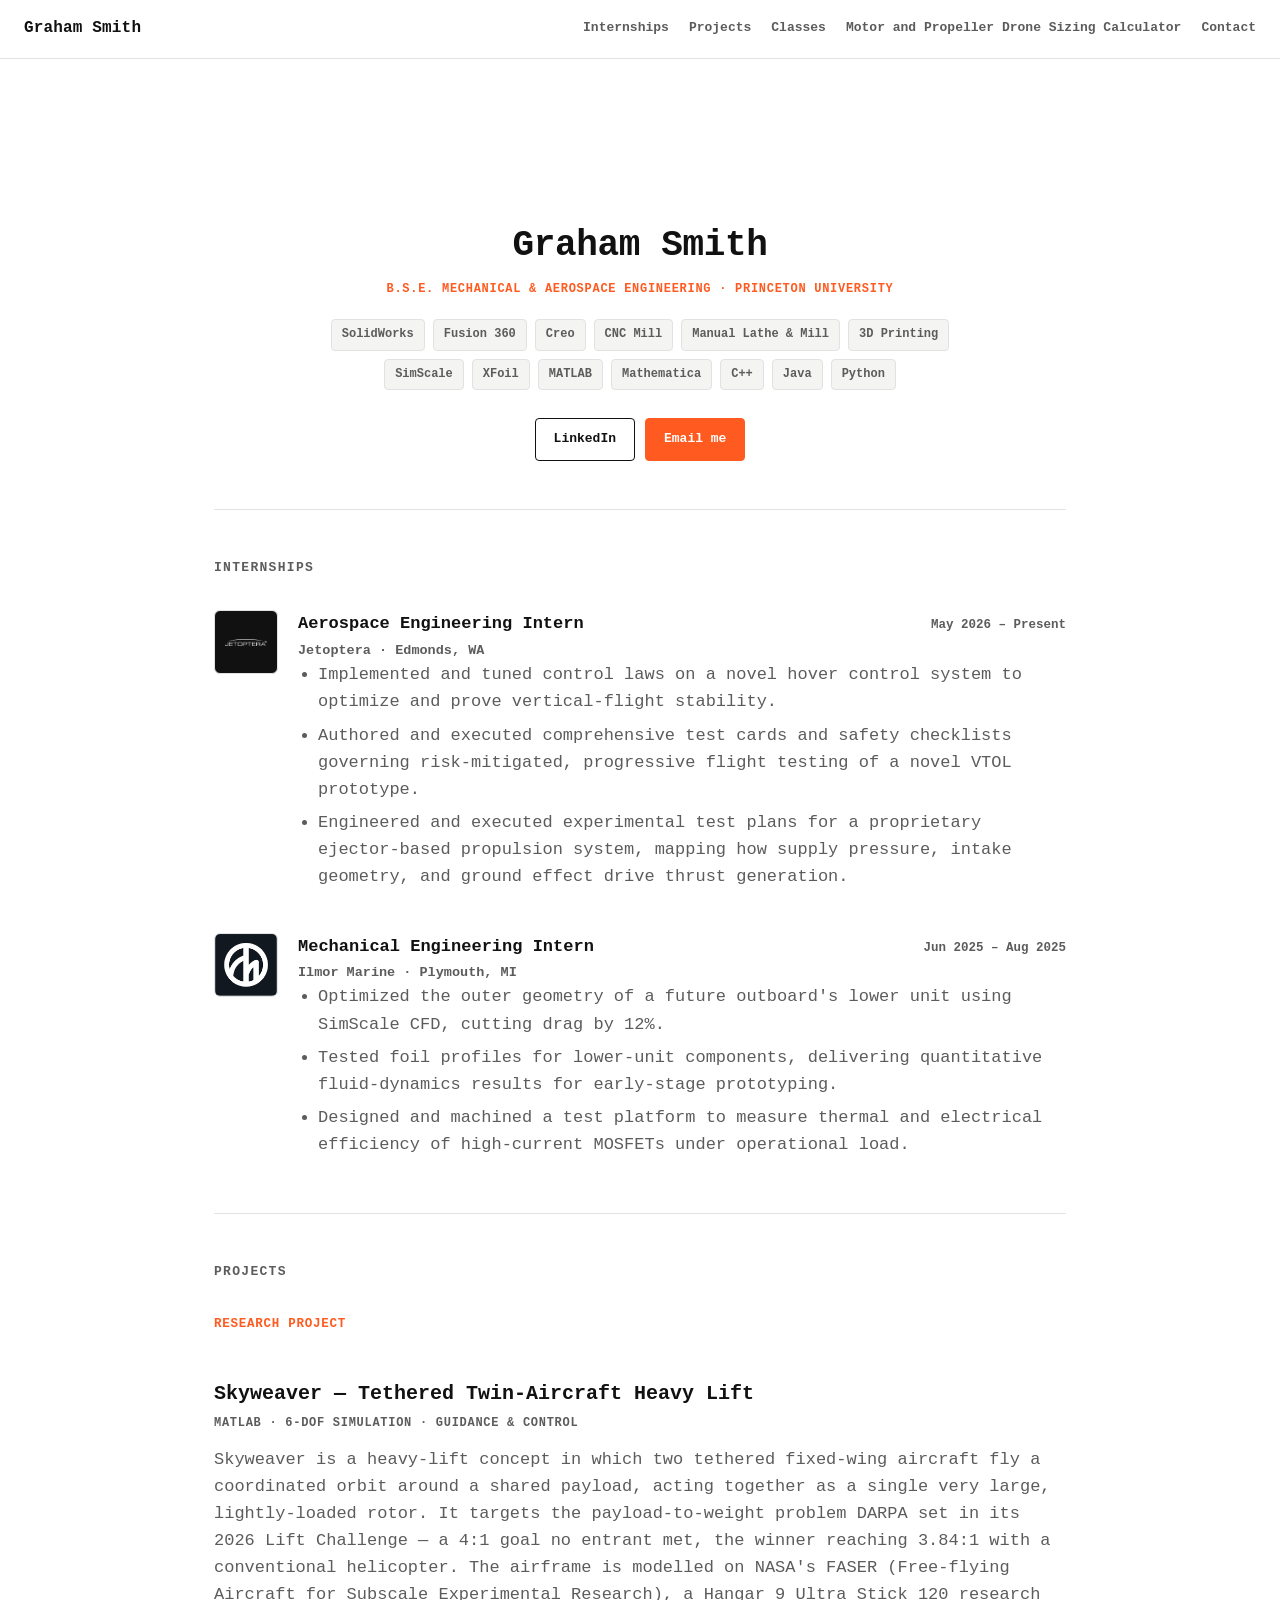
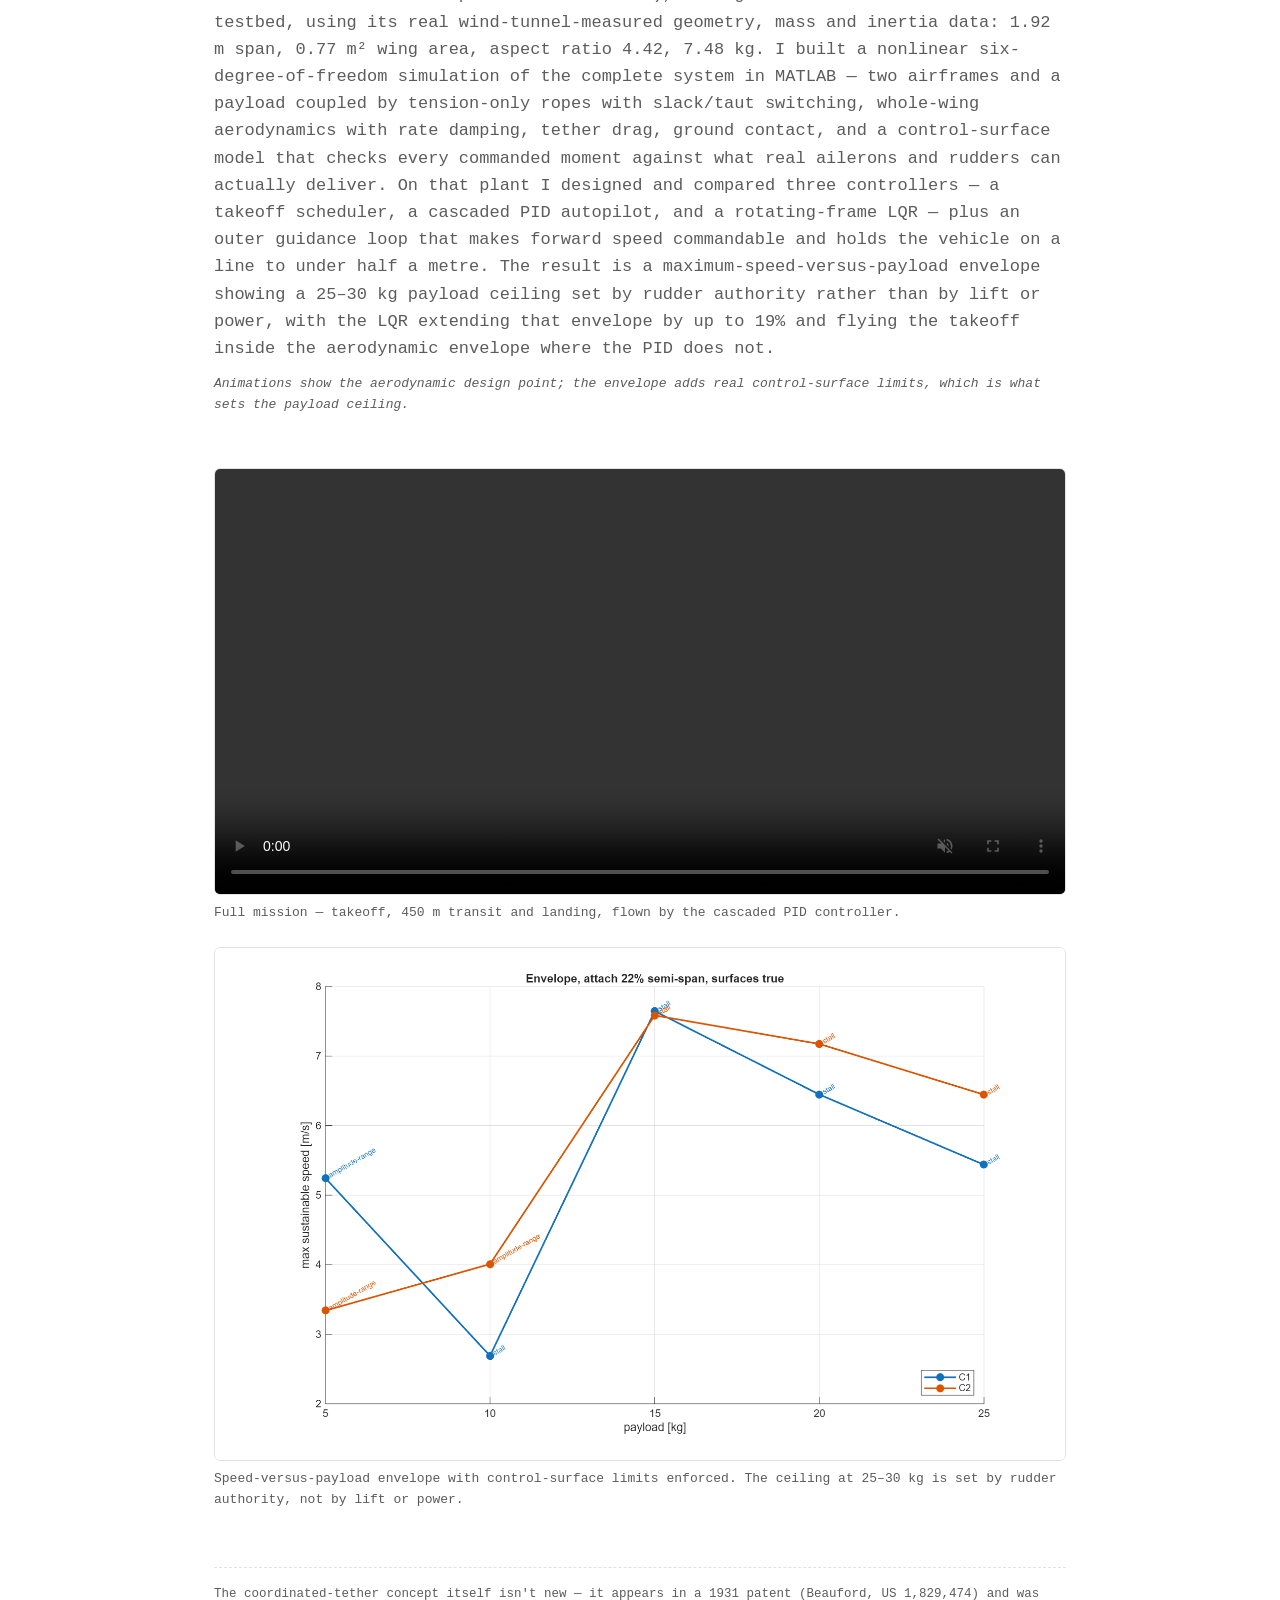
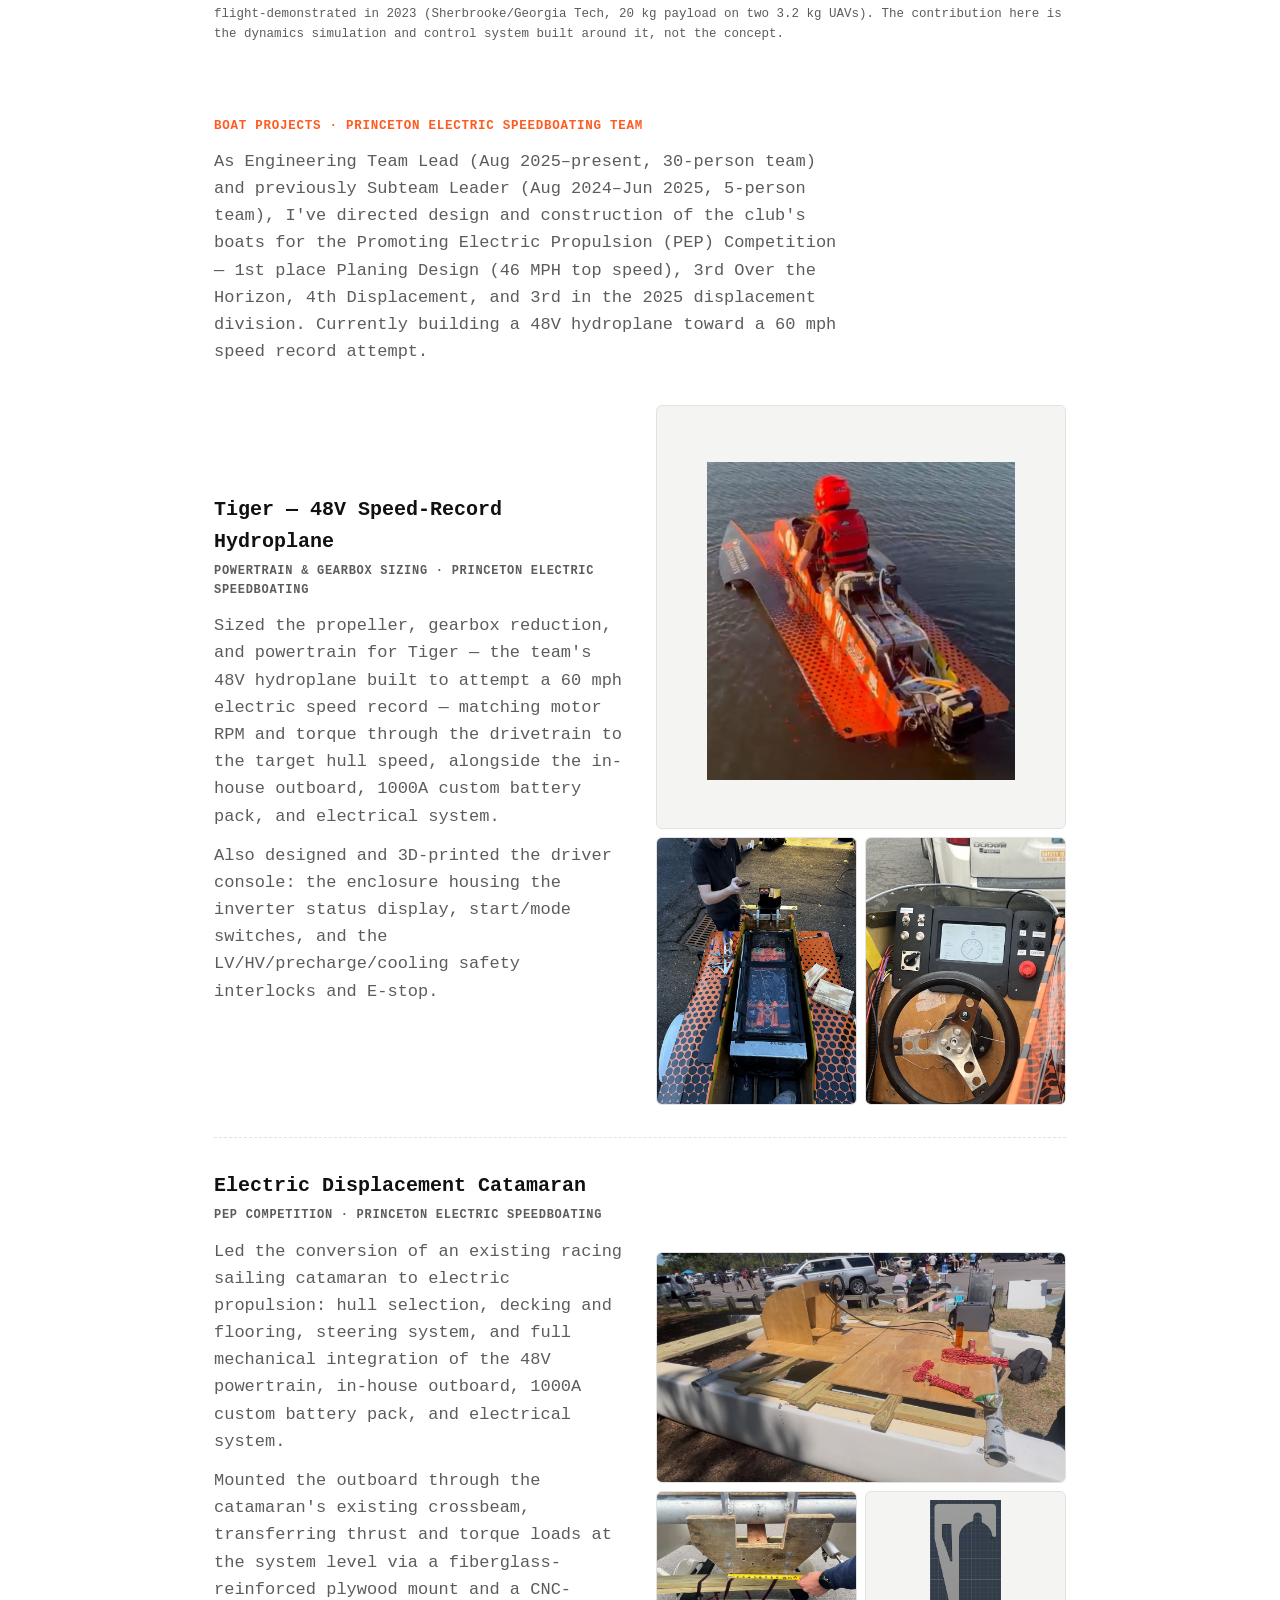
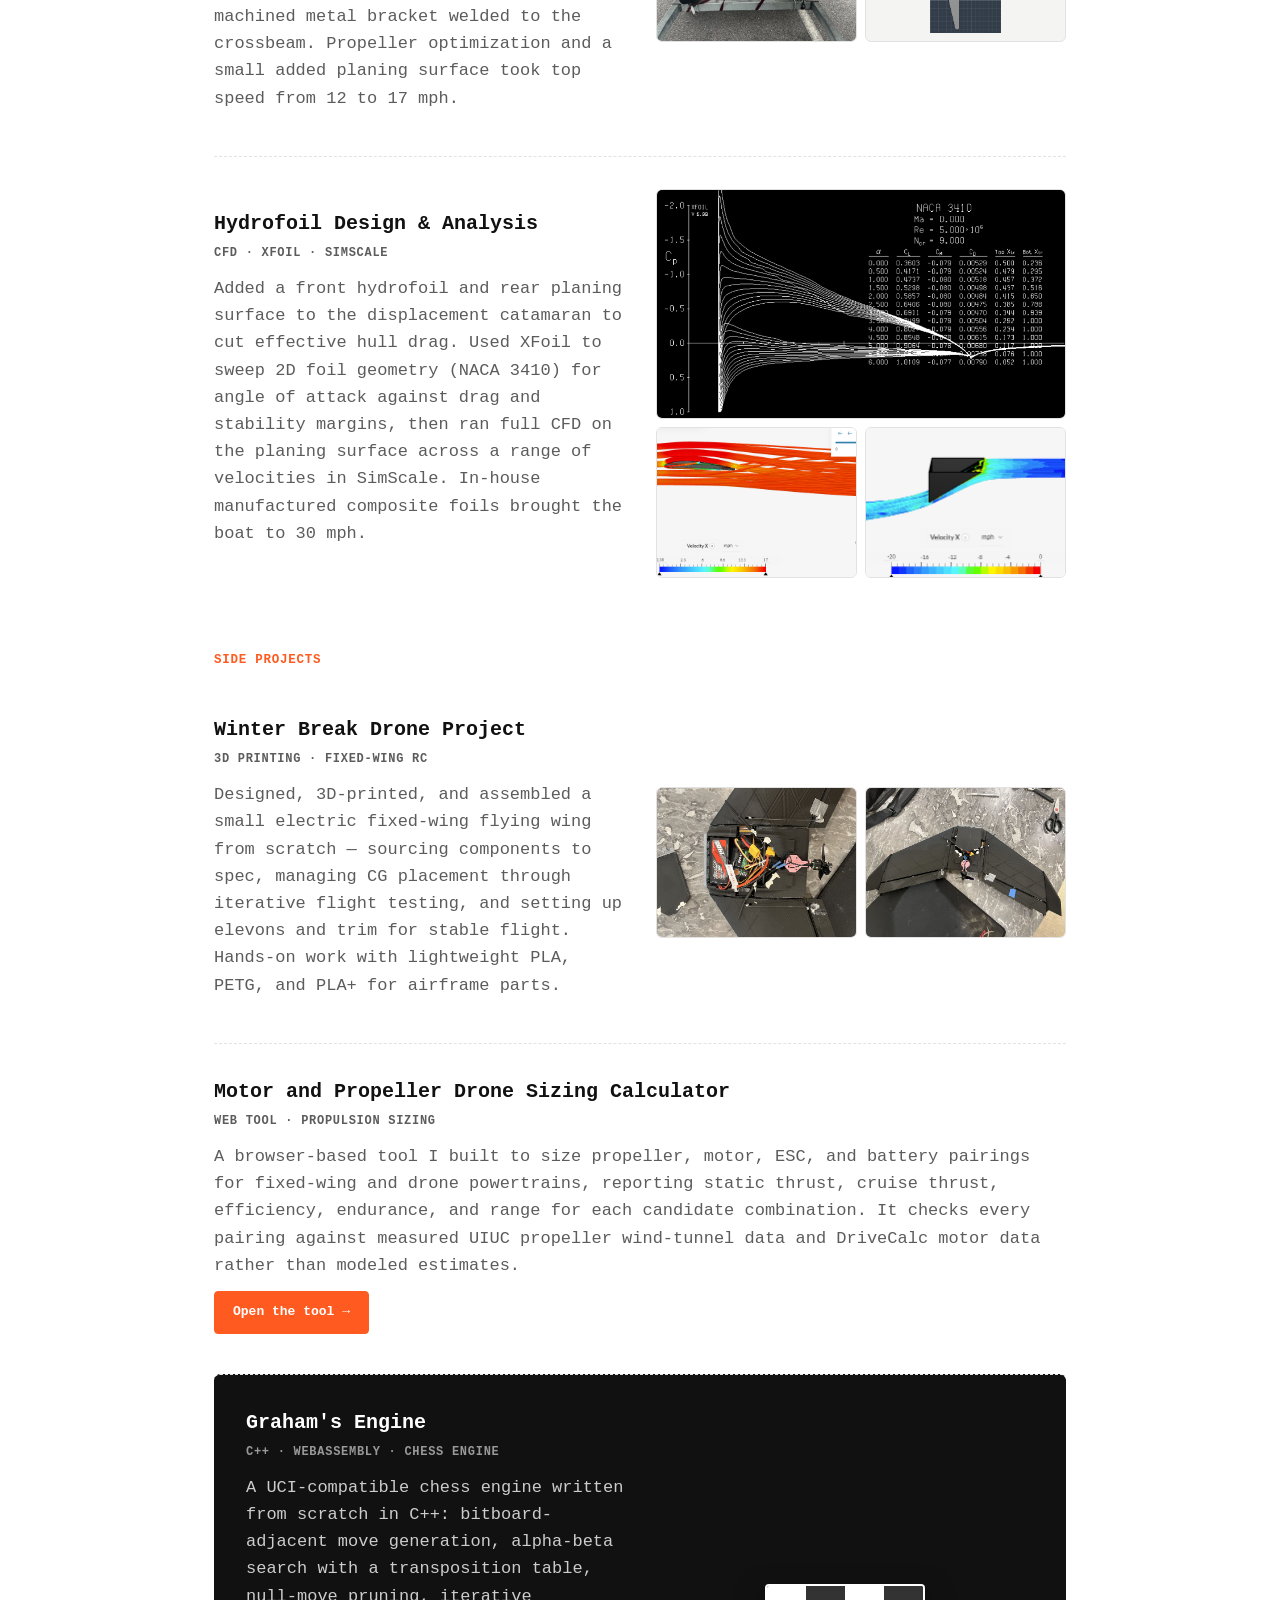
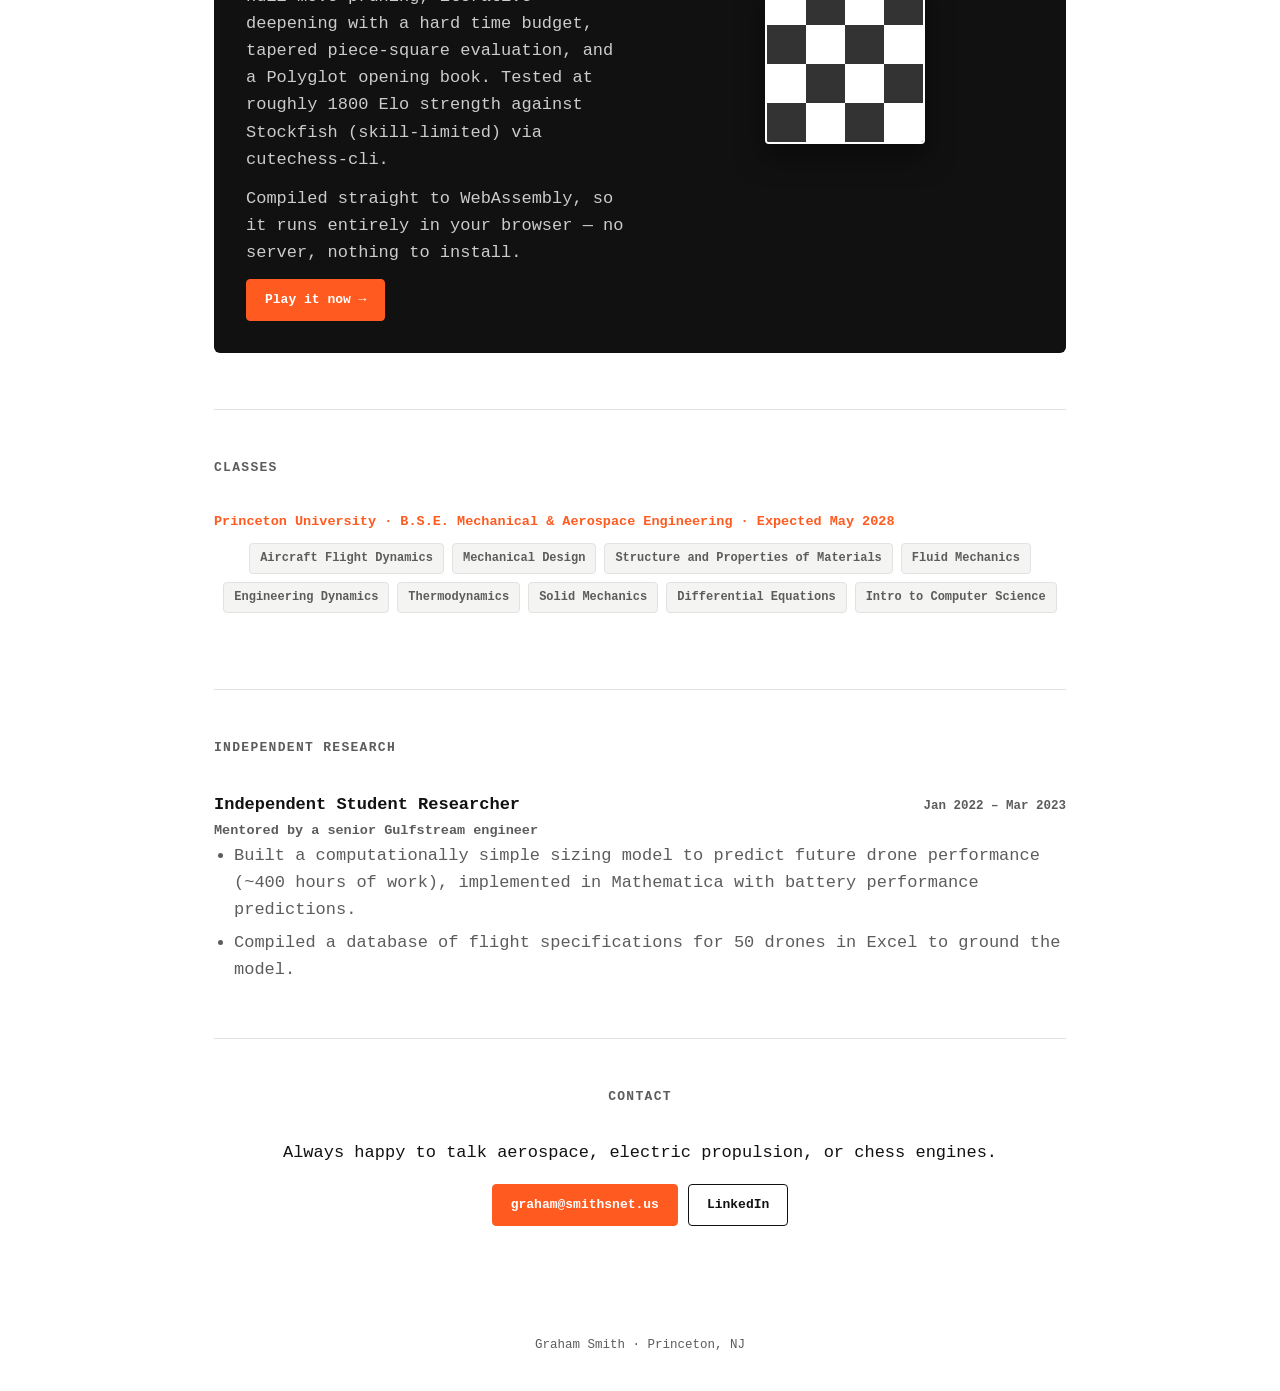
==== commit 92a69130: "Rename nav tab/project title to Motor and Propeller Drone Sizing Calculator" ====
--- a/index.html
+++ b/index.html
@@ -15,7 +15,7 @@
     <a href="#internships">Internships</a>
     <a href="#projects">Projects</a>
     <a href="#classes">Classes</a>
-    <a href="thrust-bench/">Motor and Propeller Drone Sizing</a>
+    <a href="thrust-bench/">Motor and Propeller Drone Sizing Calculator</a>
     <a href="#contact">Contact</a>
   </nav>
 </header>
@@ -224,7 +224,7 @@
 
   <article class="project project-full">
     <div class="project-text">
-      <h3>Motor and Propeller Drone Sizing</h3>
+      <h3>Motor and Propeller Drone Sizing Calculator</h3>
       <p class="project-tag">Web Tool &middot; Propulsion Sizing</p>
       <p>
         A browser-based tool I built to size propeller, motor, ESC, and battery pairings for
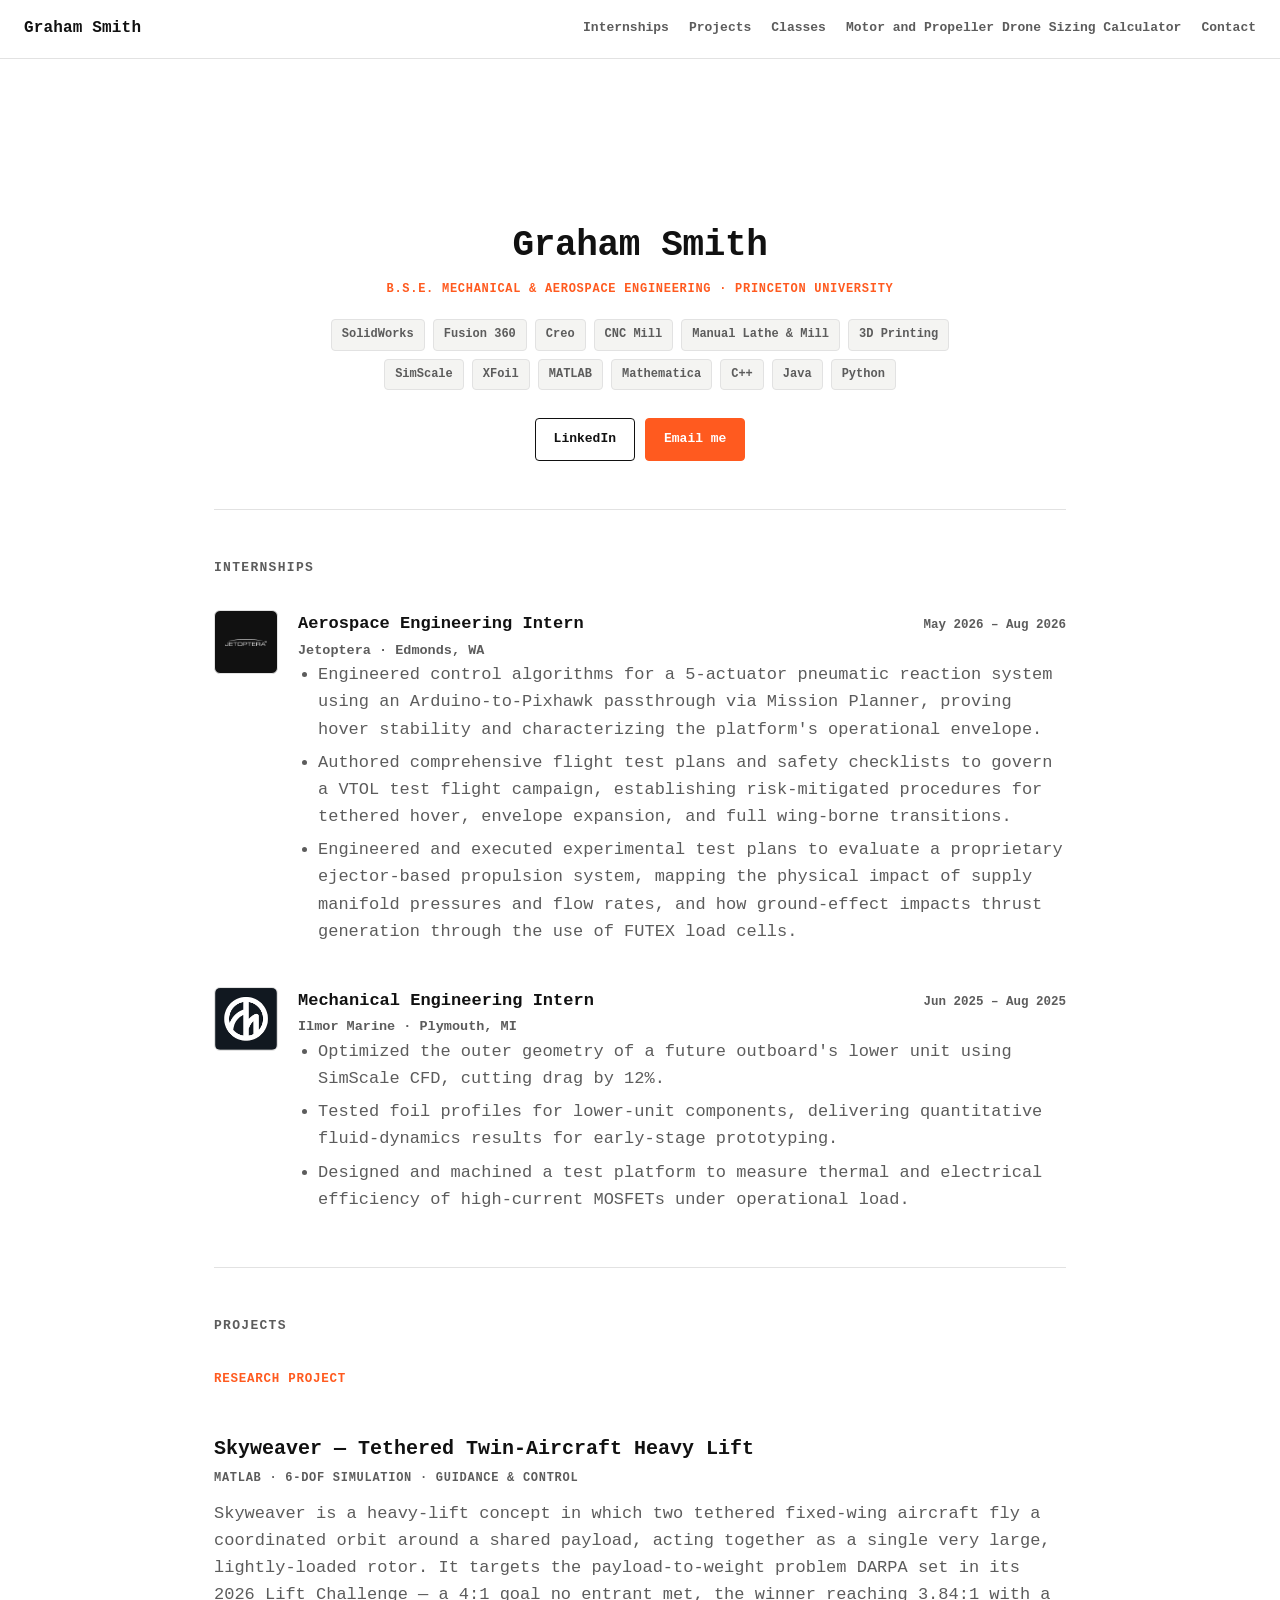
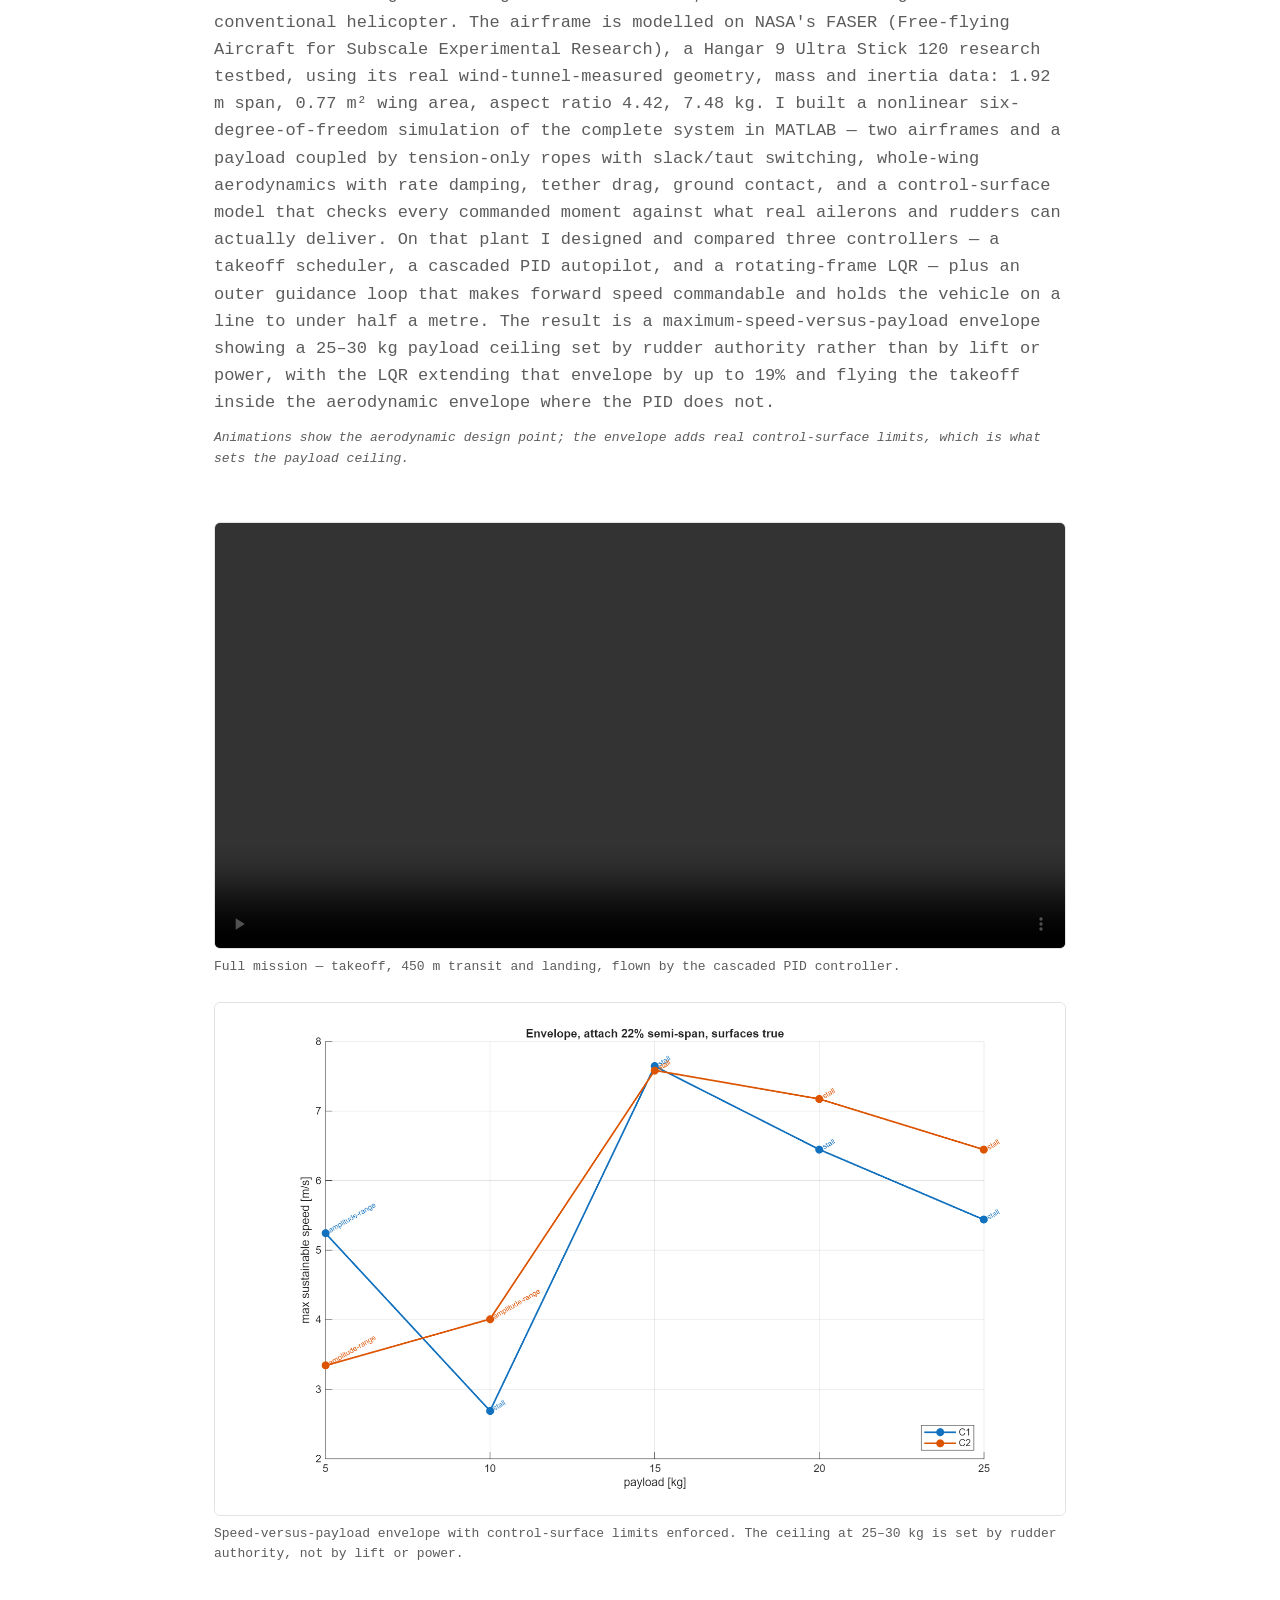
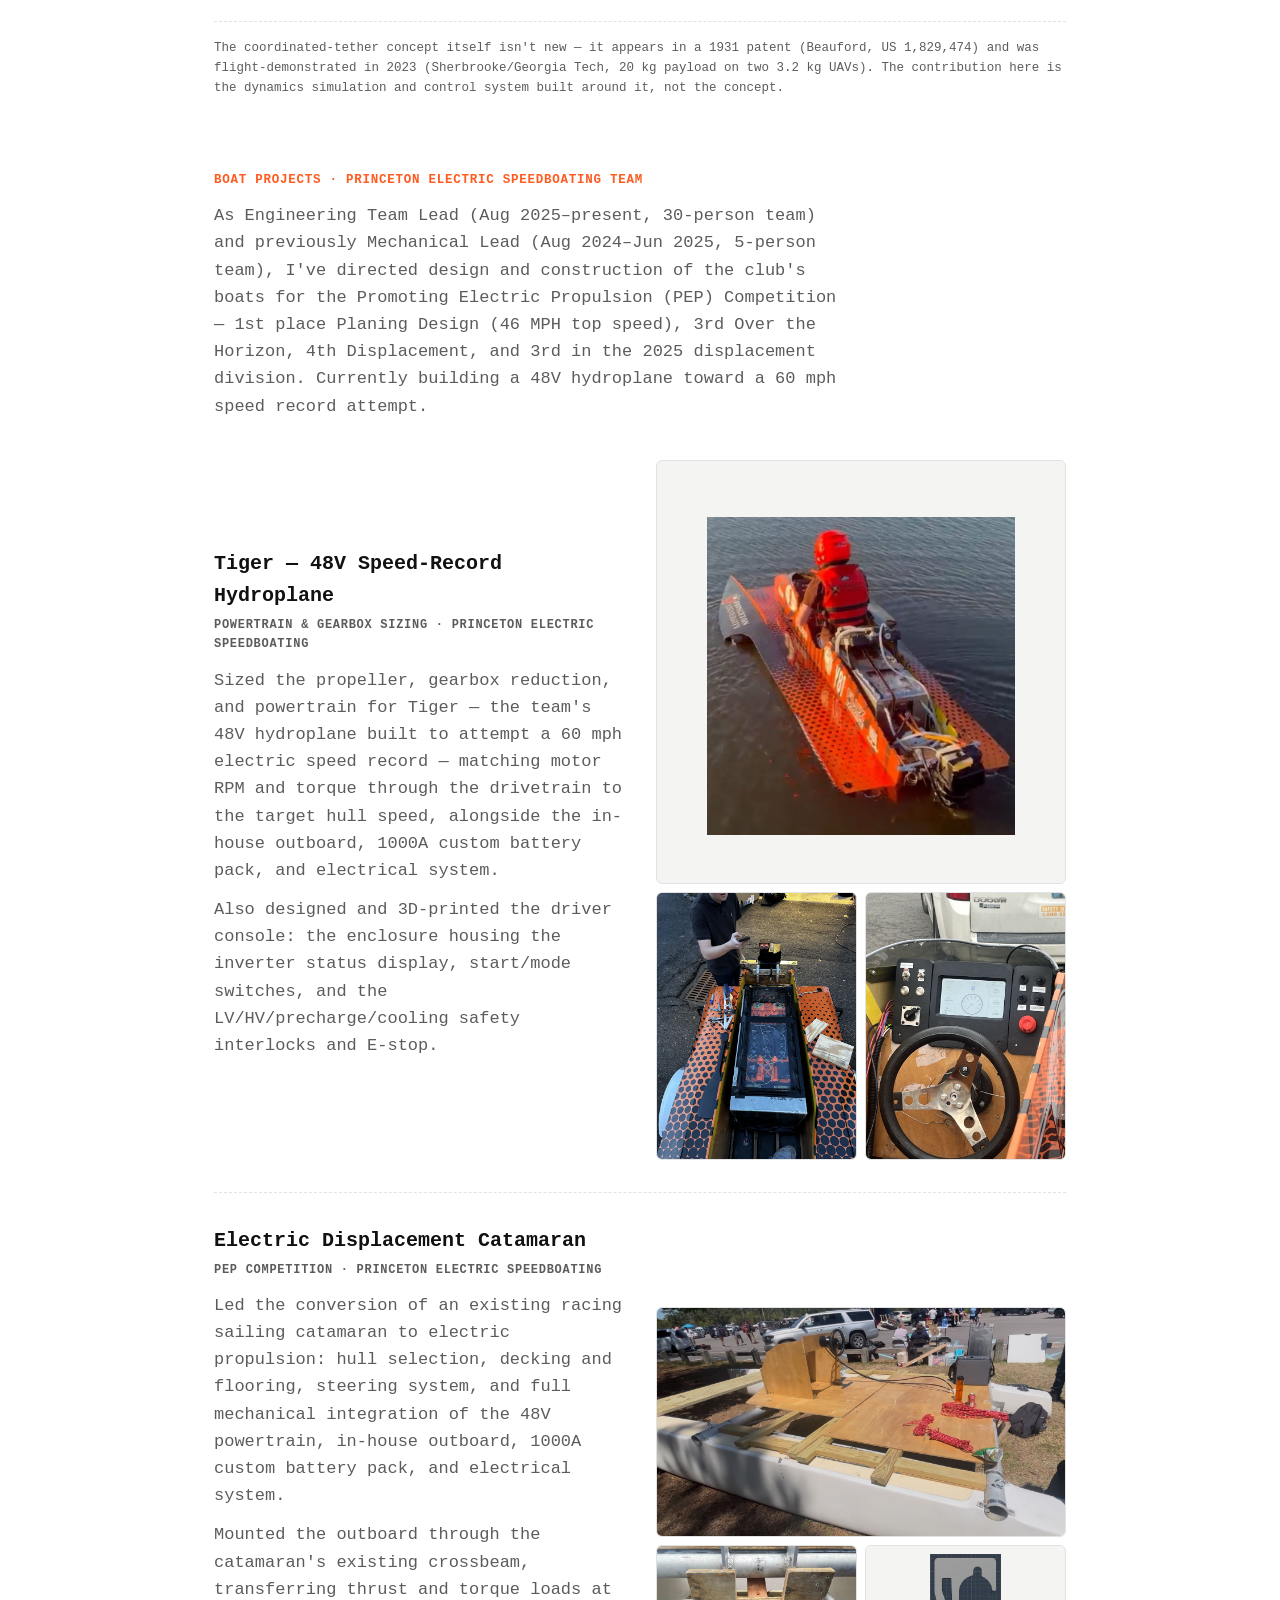
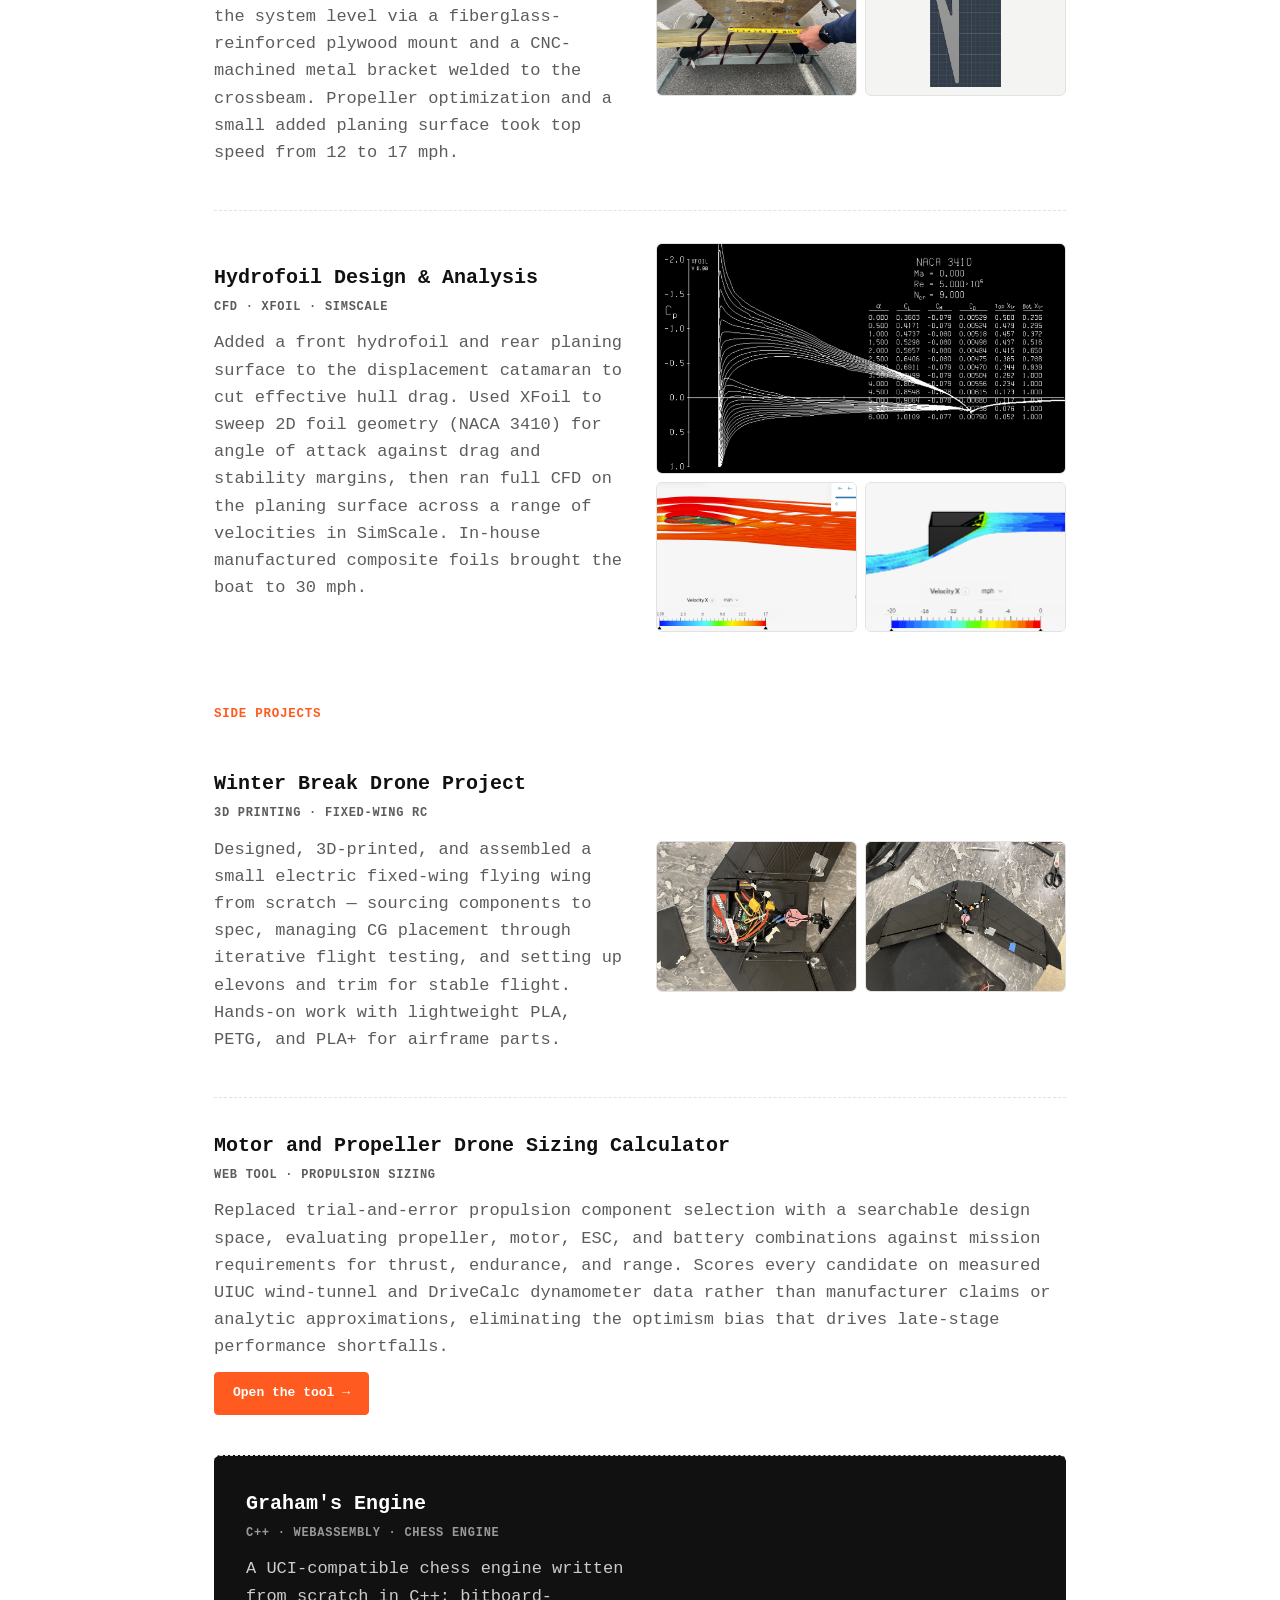
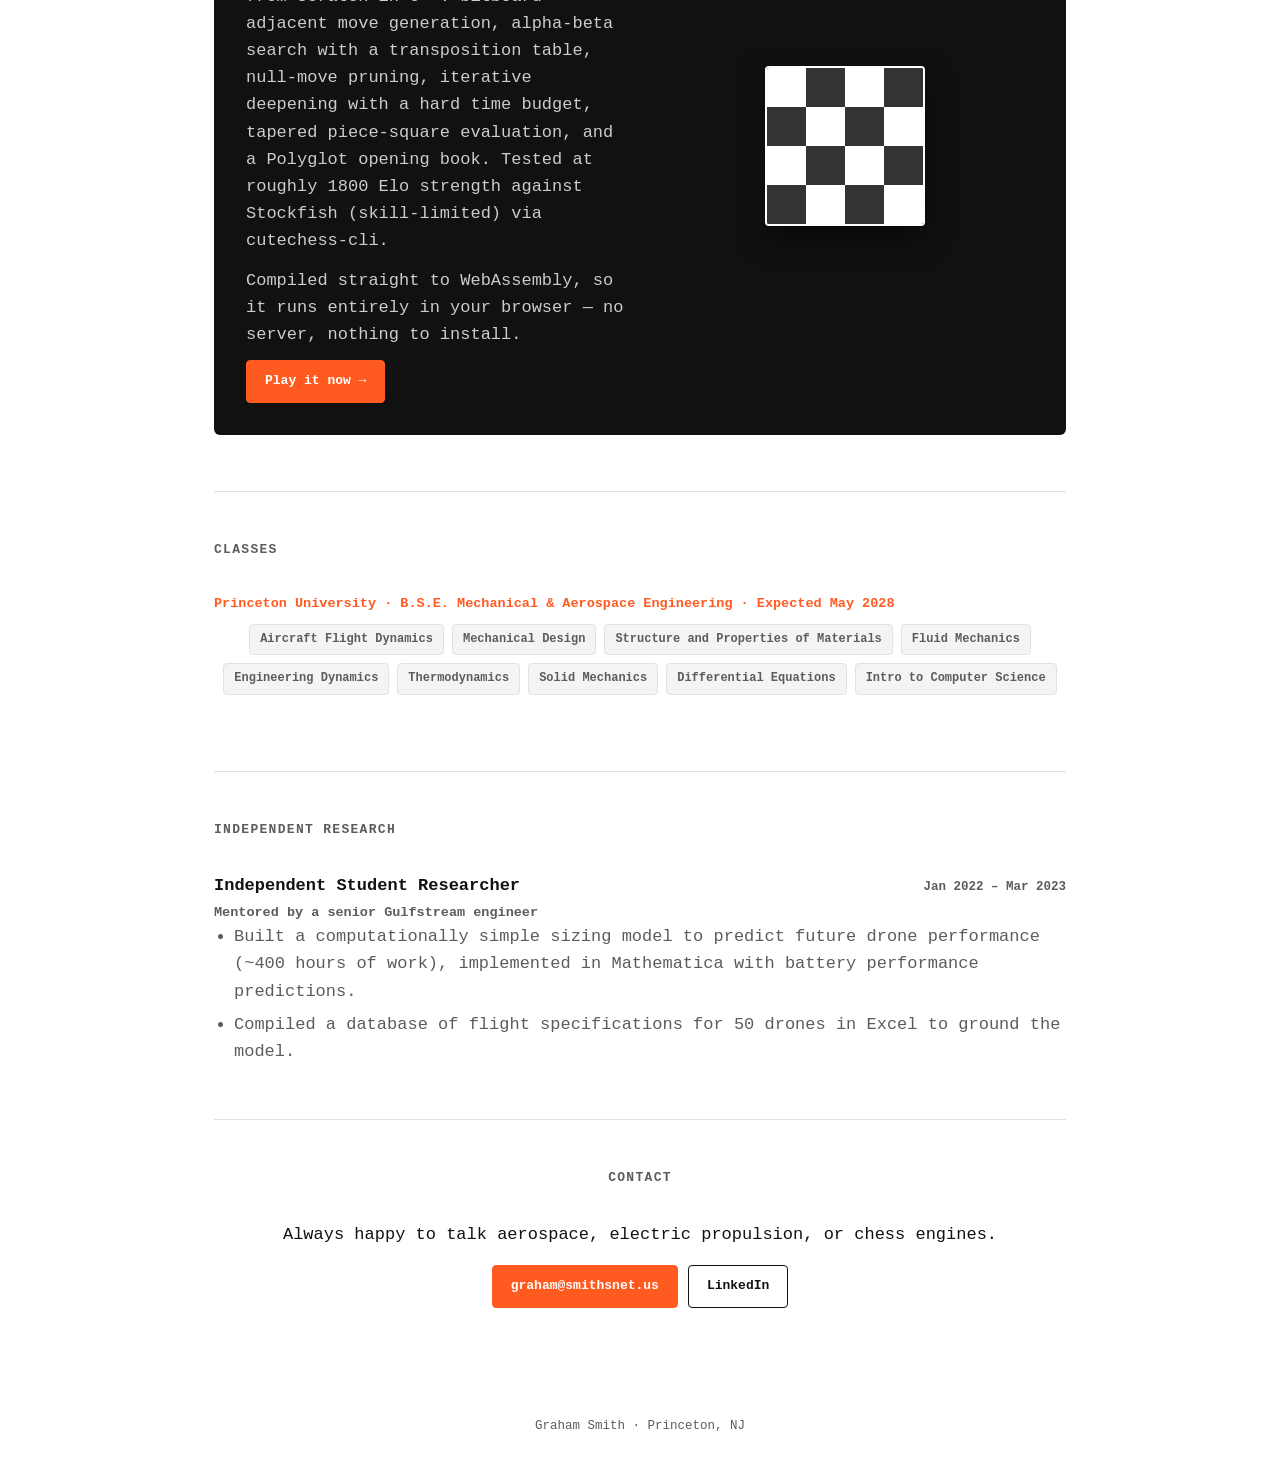
==== commit 511b8923: "Sync site with resume updates: Jetoptera bullets/dates, Mechanical Lead title, sharper propulsion to" ====
--- a/index.html
+++ b/index.html
@@ -48,13 +48,13 @@
       <div class="entry-body">
         <div class="entry-head">
           <h3>Aerospace Engineering Intern</h3>
-          <span class="entry-date">May 2026 – Present</span>
+          <span class="entry-date">May 2026 – Aug 2026</span>
         </div>
         <p class="entry-org">Jetoptera &middot; Edmonds, WA</p>
         <ul>
-          <li>Implemented and tuned control laws on a novel hover control system to optimize and prove vertical-flight stability.</li>
-          <li>Authored and executed comprehensive test cards and safety checklists governing risk-mitigated, progressive flight testing of a novel VTOL prototype.</li>
-          <li>Engineered and executed experimental test plans for a proprietary ejector-based propulsion system, mapping how supply pressure, intake geometry, and ground effect drive thrust generation.</li>
+          <li>Engineered control algorithms for a 5-actuator pneumatic reaction system using an Arduino-to-Pixhawk passthrough via Mission Planner, proving hover stability and characterizing the platform's operational envelope.</li>
+          <li>Authored comprehensive flight test plans and safety checklists to govern a VTOL test flight campaign, establishing risk-mitigated procedures for tethered hover, envelope expansion, and full wing-borne transitions.</li>
+          <li>Engineered and executed experimental test plans to evaluate a proprietary ejector-based propulsion system, mapping the physical impact of supply manifold pressures and flow rates, and how ground-effect impacts thrust generation through the use of FUTEX load cells.</li>
         </ul>
       </div>
     </article>
@@ -132,7 +132,7 @@
 
   <p class="project-group-label project-group-label-spaced">Boat Projects &middot; Princeton Electric Speedboating Team</p>
   <p class="project-group-intro">
-    As Engineering Team Lead (Aug 2025–present, 30-person team) and previously Subteam Leader
+    As Engineering Team Lead (Aug 2025–present, 30-person team) and previously Mechanical Lead
     (Aug 2024–Jun 2025, 5-person team), I've directed design and construction of the club's boats
     for the Promoting Electric Propulsion (PEP) Competition — 1st place Planing Design (46 MPH top
     speed), 3rd Over the Horizon, 4th Displacement, and 3rd in the 2025 displacement division.
@@ -227,11 +227,11 @@
       <h3>Motor and Propeller Drone Sizing Calculator</h3>
       <p class="project-tag">Web Tool &middot; Propulsion Sizing</p>
       <p>
-        A browser-based tool I built to size propeller, motor, ESC, and battery pairings for
-        fixed-wing and drone powertrains, reporting static thrust, cruise thrust, efficiency,
-        endurance, and range for each candidate combination. It checks every pairing against
-        measured UIUC propeller wind-tunnel data and DriveCalc motor data rather than modeled
-        estimates.
+        Replaced trial-and-error propulsion component selection with a searchable design space,
+        evaluating propeller, motor, ESC, and battery combinations against mission requirements
+        for thrust, endurance, and range. Scores every candidate on measured UIUC wind-tunnel and
+        DriveCalc dynamometer data rather than manufacturer claims or analytic approximations,
+        eliminating the optimism bias that drives late-stage performance shortfalls.
       </p>
       <a class="btn btn-primary" href="thrust-bench/">Open the tool &rarr;</a>
     </div>
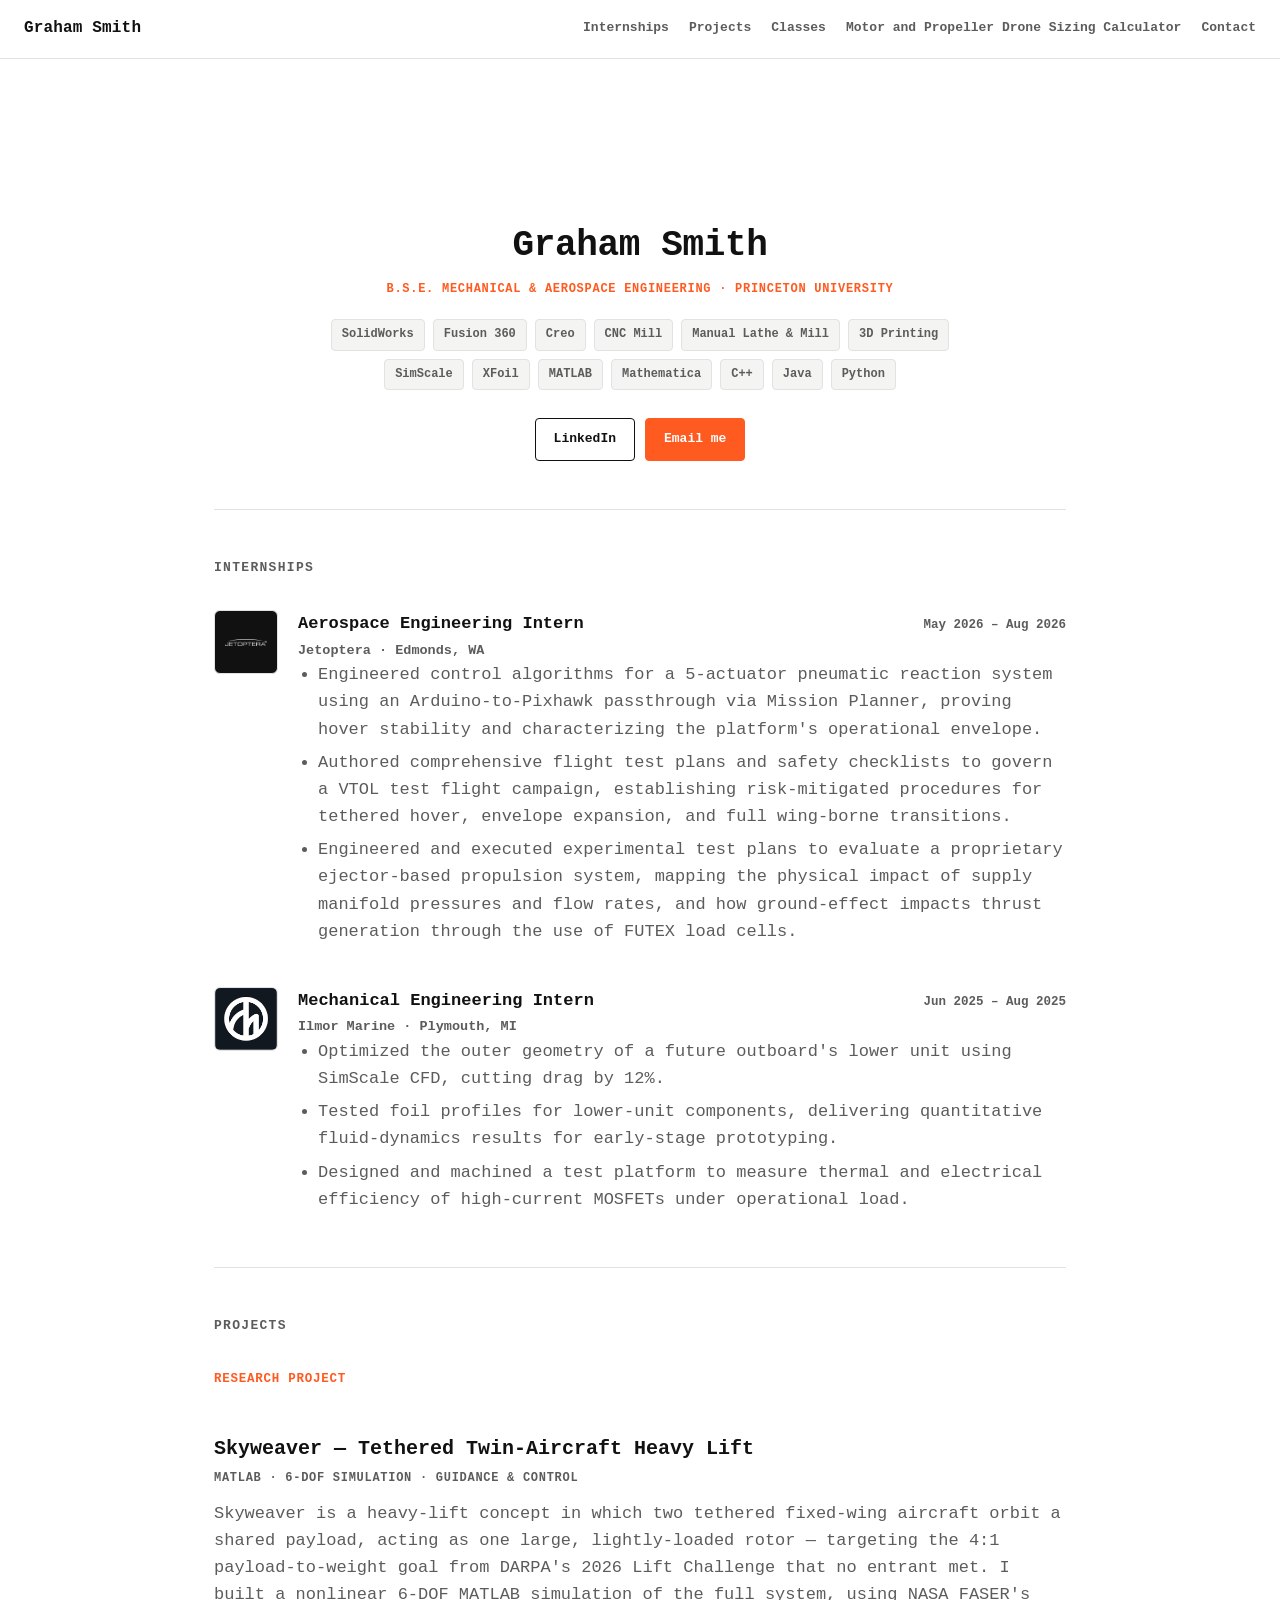
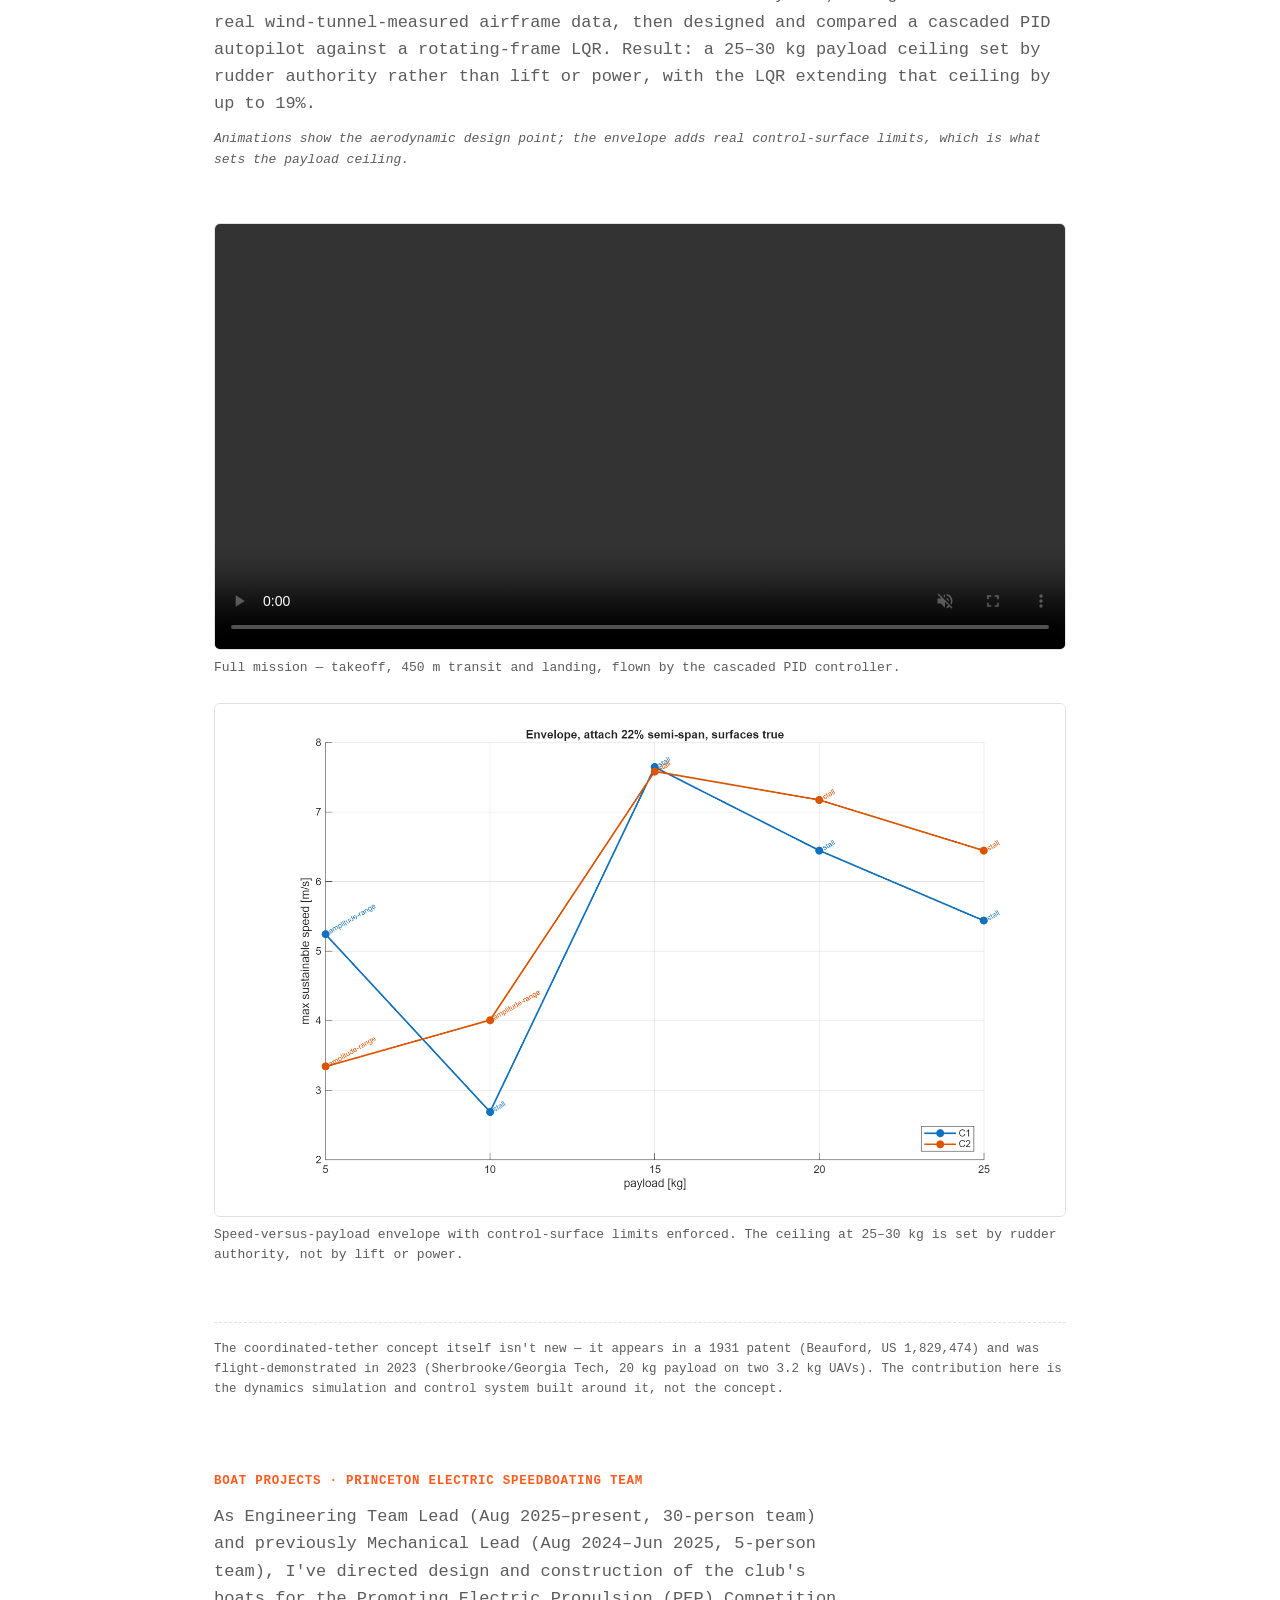
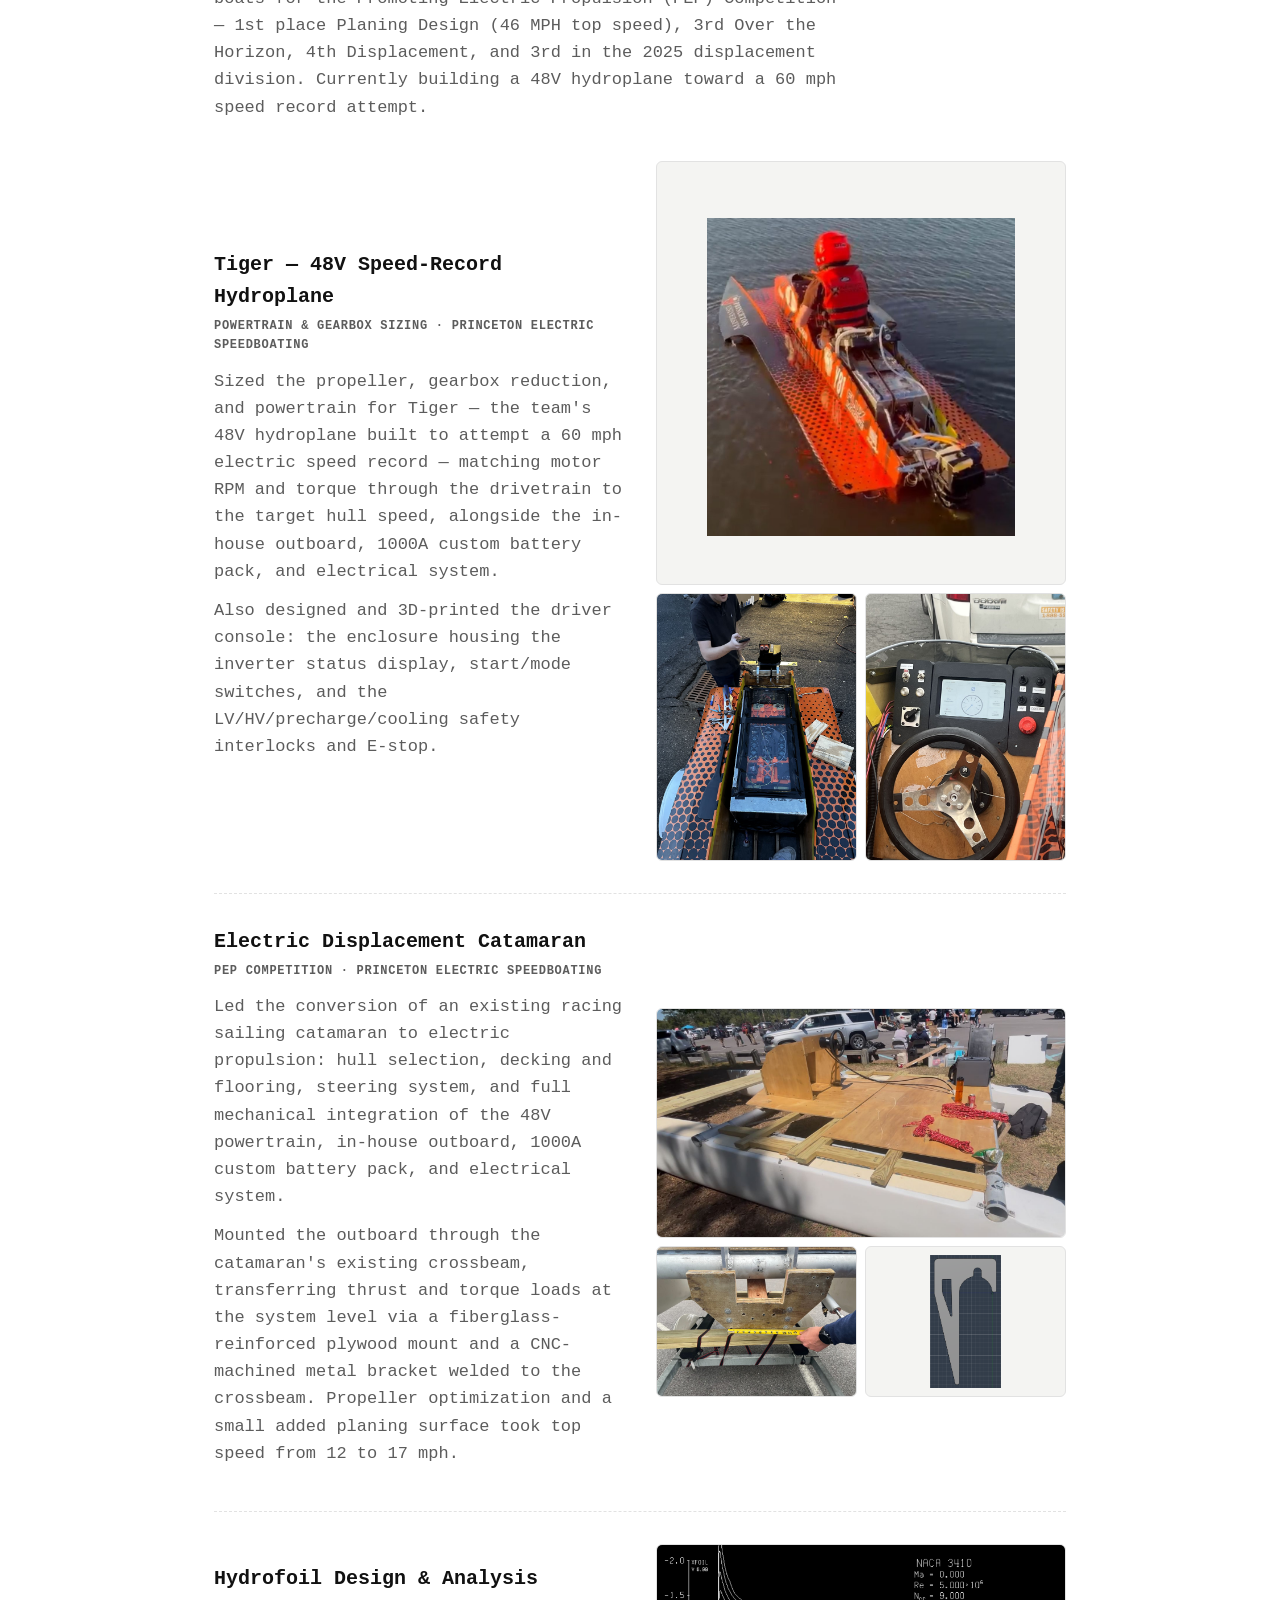
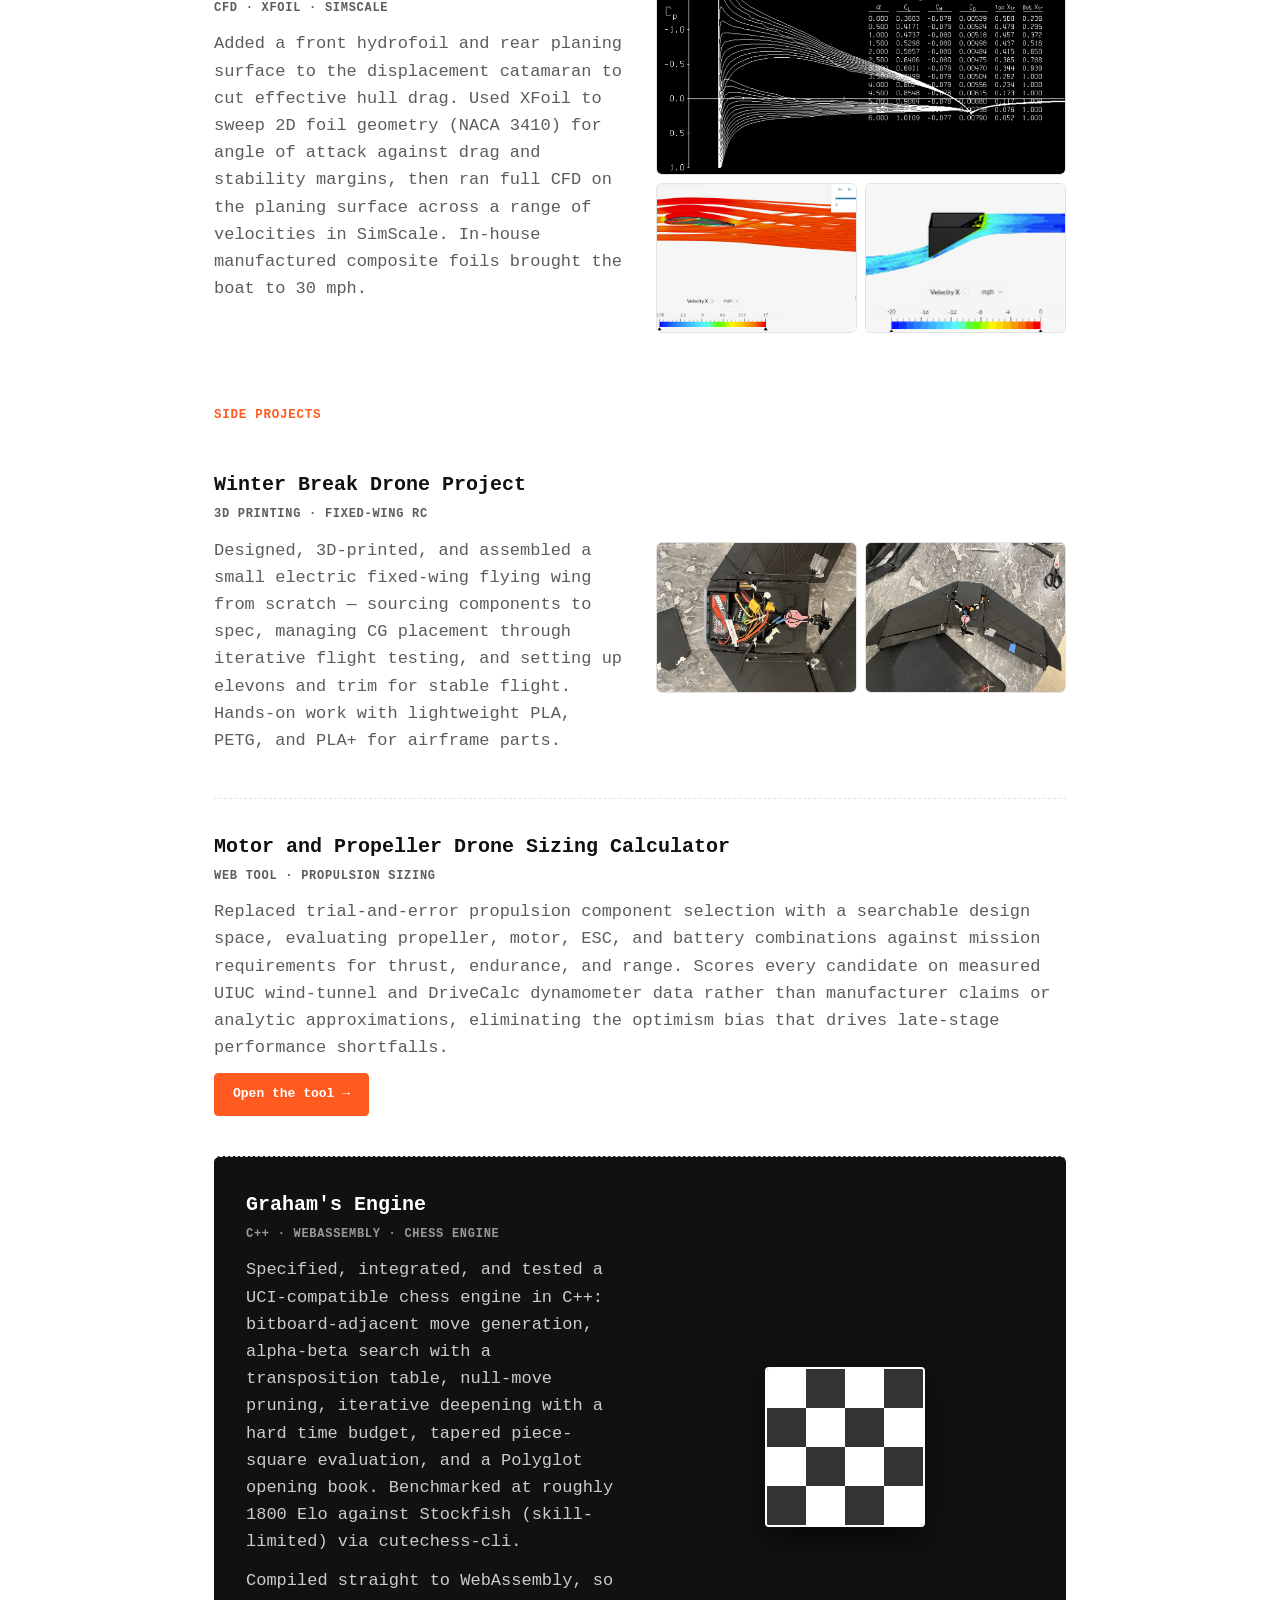
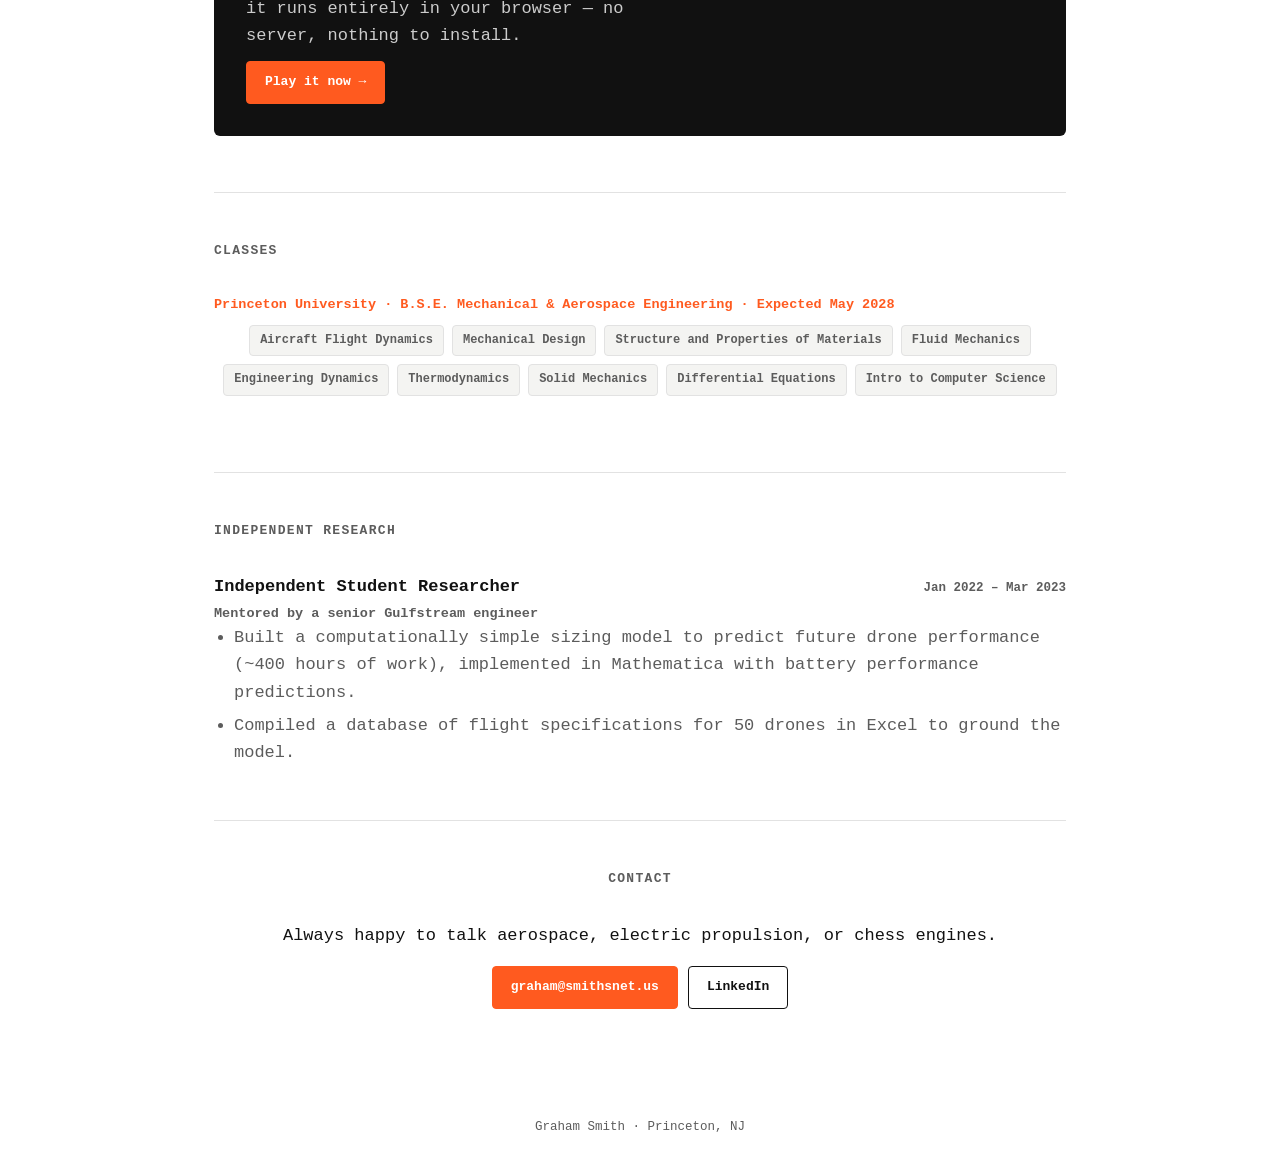
==== commit ddff4bfa: "Match chess engine framing to resume (specified/integrated/tested vs written from scratch); shorten " ====
--- a/index.html
+++ b/index.html
@@ -87,25 +87,13 @@
       <h3>Skyweaver &mdash; Tethered Twin-Aircraft Heavy Lift</h3>
       <p class="project-tag">MATLAB &middot; 6-DOF Simulation &middot; Guidance &amp; Control</p>
       <p>
-        Skyweaver is a heavy-lift concept in which two tethered fixed-wing aircraft fly a
-        coordinated orbit around a shared payload, acting together as a single very large,
-        lightly-loaded rotor. It targets the payload-to-weight problem DARPA set in its 2026
-        Lift Challenge &mdash; a 4:1 goal no entrant met, the winner reaching 3.84:1 with a
-        conventional helicopter. The airframe is modelled on NASA's FASER (Free-flying
-        Aircraft for Subscale Experimental Research), a Hangar 9 Ultra Stick 120 research
-        testbed, using its real wind-tunnel-measured geometry, mass and inertia data: 1.92 m
-        span, 0.77 m&sup2; wing area, aspect ratio 4.42, 7.48 kg. I built a nonlinear
-        six-degree-of-freedom simulation of the complete system in MATLAB &mdash; two airframes and
-        a payload coupled by tension-only ropes with slack/taut switching, whole-wing
-        aerodynamics with rate damping, tether drag, ground contact, and a control-surface
-        model that checks every commanded moment against what real ailerons and rudders can
-        actually deliver. On that plant I designed and compared three controllers &mdash; a takeoff
-        scheduler, a cascaded PID autopilot, and a rotating-frame LQR &mdash; plus an outer guidance
-        loop that makes forward speed commandable and holds the vehicle on a line to under
-        half a metre. The result is a maximum-speed-versus-payload envelope showing a 25&ndash;30 kg
-        payload ceiling set by rudder authority rather than by lift or power, with the LQR
-        extending that envelope by up to 19% and flying the takeoff inside the aerodynamic
-        envelope where the PID does not.
+        Skyweaver is a heavy-lift concept in which two tethered fixed-wing aircraft orbit a
+        shared payload, acting as one large, lightly-loaded rotor &mdash; targeting the 4:1
+        payload-to-weight goal from DARPA's 2026 Lift Challenge that no entrant met. I built a
+        nonlinear 6-DOF MATLAB simulation of the full system, using NASA FASER's real
+        wind-tunnel-measured airframe data, then designed and compared a cascaded PID autopilot
+        against a rotating-frame LQR. Result: a 25&ndash;30 kg payload ceiling set by rudder
+        authority rather than lift or power, with the LQR extending that ceiling by up to 19%.
       </p>
       <p class="skyweaver-note">
         Animations show the aerodynamic design point; the envelope adds real control-surface
@@ -242,10 +230,11 @@
       <h3>Graham's Engine</h3>
       <p class="project-tag">C++ &middot; WebAssembly &middot; Chess Engine</p>
       <p>
-        A UCI-compatible chess engine written from scratch in C++: bitboard-adjacent move
-        generation, alpha-beta search with a transposition table, null-move pruning, iterative
-        deepening with a hard time budget, tapered piece-square evaluation, and a Polyglot opening
-        book. Tested at roughly 1800 Elo strength against Stockfish (skill-limited) via cutechess-cli.
+        Specified, integrated, and tested a UCI-compatible chess engine in C++: bitboard-adjacent
+        move generation, alpha-beta search with a transposition table, null-move pruning,
+        iterative deepening with a hard time budget, tapered piece-square evaluation, and a
+        Polyglot opening book. Benchmarked at roughly 1800 Elo against Stockfish (skill-limited)
+        via cutechess-cli.
       </p>
       <p>
         Compiled straight to WebAssembly, so it runs entirely in your browser — no server, nothing
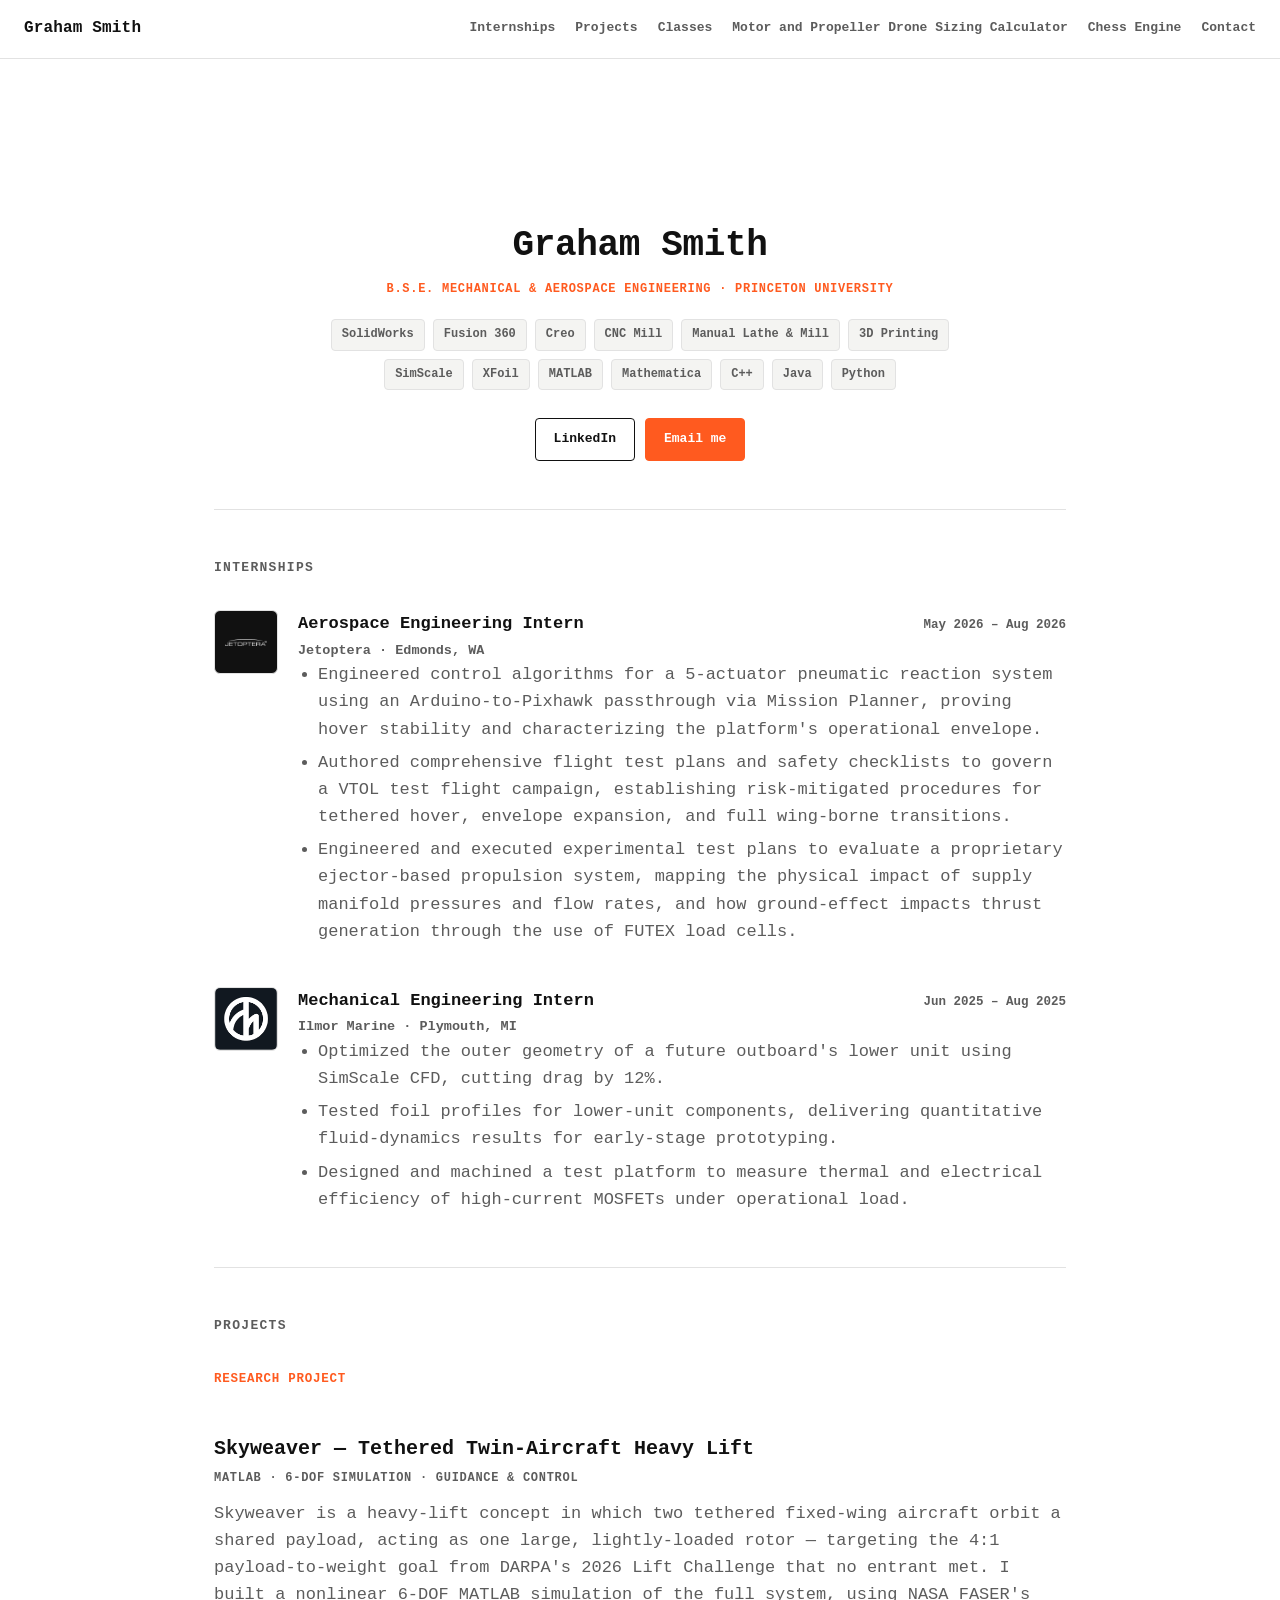
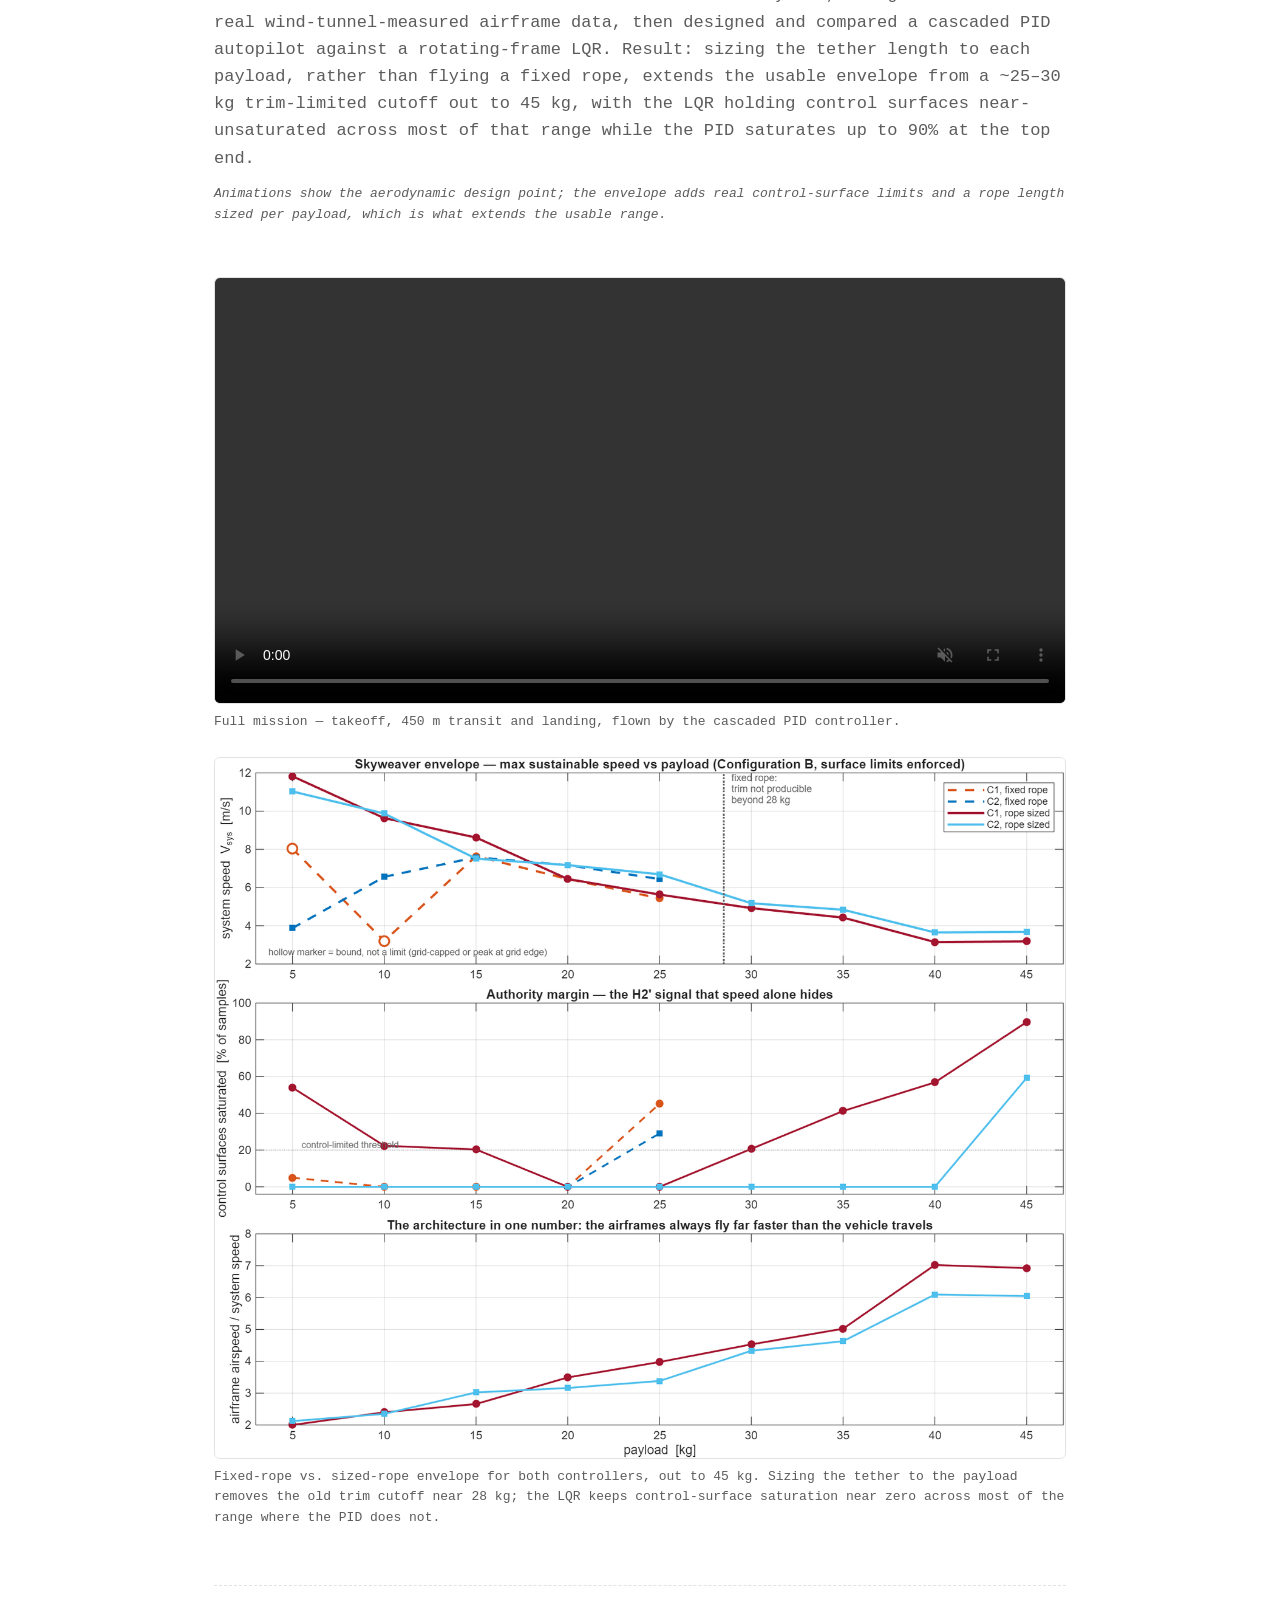
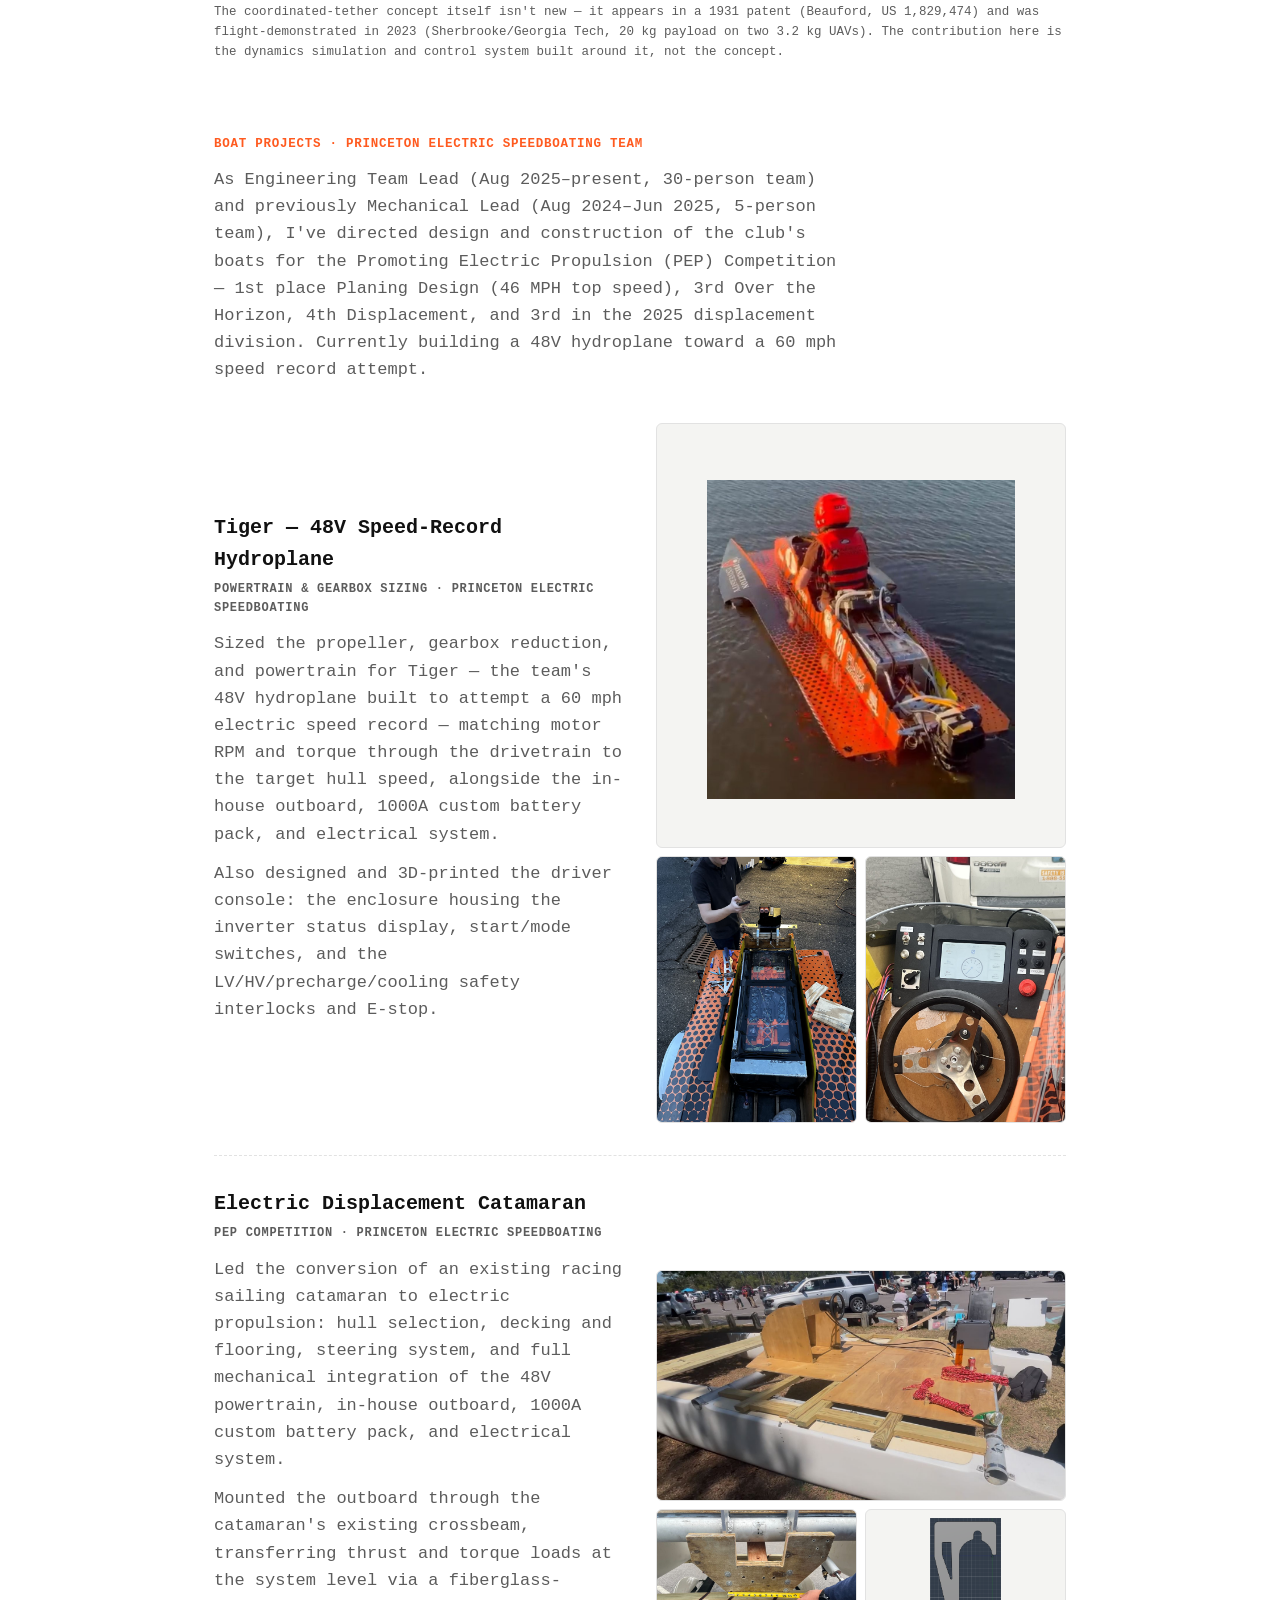
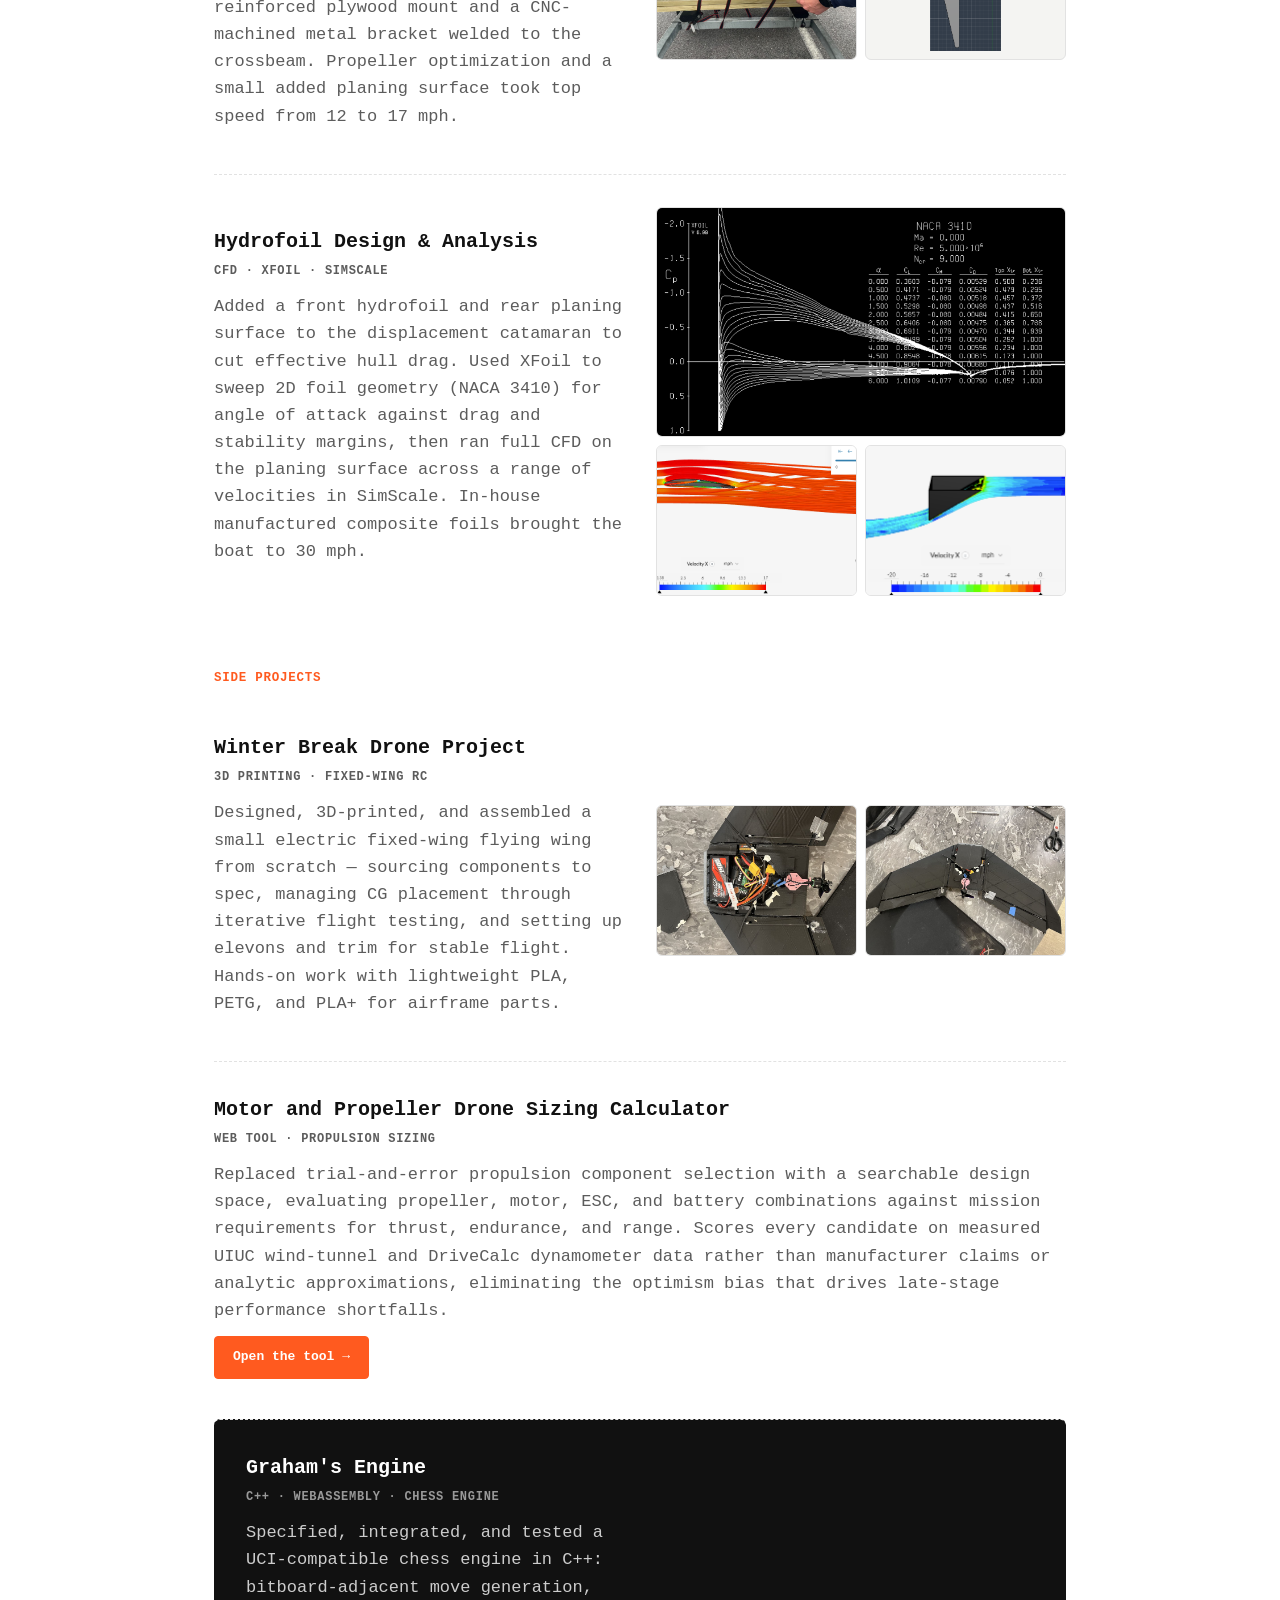
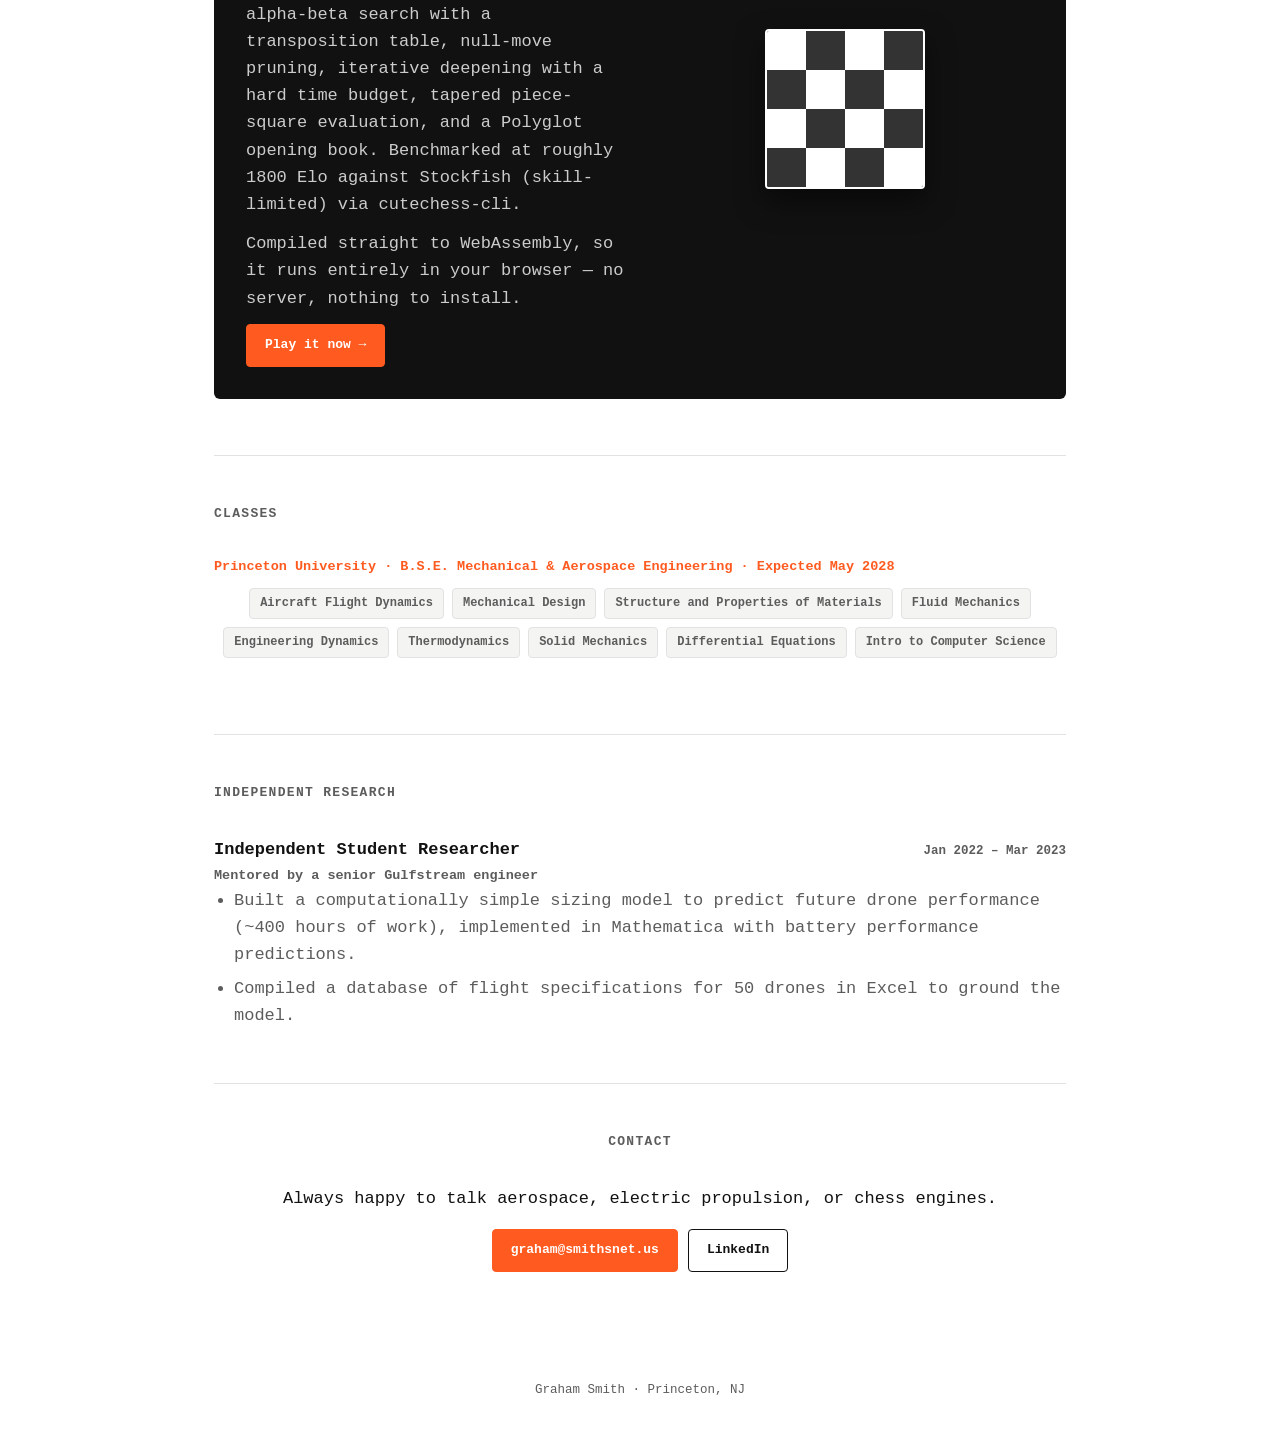
==== commit 2996aa0b: "Update Skyweaver envelope with rope-sizing sweep (extends to 45 kg); add Chess Engine nav link" ====
--- a/index.html
+++ b/index.html
@@ -16,6 +16,7 @@
     <a href="#projects">Projects</a>
     <a href="#classes">Classes</a>
     <a href="thrust-bench/">Motor and Propeller Drone Sizing Calculator</a>
+    <a href="chess/index.html">Chess Engine</a>
     <a href="#contact">Contact</a>
   </nav>
 </header>
@@ -92,12 +93,14 @@
         payload-to-weight goal from DARPA's 2026 Lift Challenge that no entrant met. I built a
         nonlinear 6-DOF MATLAB simulation of the full system, using NASA FASER's real
         wind-tunnel-measured airframe data, then designed and compared a cascaded PID autopilot
-        against a rotating-frame LQR. Result: a 25&ndash;30 kg payload ceiling set by rudder
-        authority rather than lift or power, with the LQR extending that ceiling by up to 19%.
+        against a rotating-frame LQR. Result: sizing the tether length to each payload, rather
+        than flying a fixed rope, extends the usable envelope from a ~25&ndash;30 kg trim-limited
+        cutoff out to 45 kg, with the LQR holding control surfaces near-unsaturated across most
+        of that range while the PID saturates up to 90% at the top end.
       </p>
       <p class="skyweaver-note">
         Animations show the aerodynamic design point; the envelope adds real control-surface
-        limits, which is what sets the payload ceiling.
+        limits and a rope length sized per payload, which is what extends the usable range.
       </p>
     </div>
     <div class="project-media skyweaver-media">
@@ -106,8 +109,8 @@
         <figcaption>Full mission &mdash; takeoff, 450 m transit and landing, flown by the cascaded PID controller.</figcaption>
       </figure>
       <figure>
-        <img src="assets/img/skyweaver-envelope.png" alt="Speed-versus-payload envelope plot for the PID and LQR controllers, with binding constraint labelled at each point">
-        <figcaption>Speed-versus-payload envelope with control-surface limits enforced. The ceiling at 25&ndash;30 kg is set by rudder authority, not by lift or power.</figcaption>
+        <img src="assets/img/skyweaver-envelope.png" alt="Speed-versus-payload envelope for the PID and LQR controllers with fixed vs. sized rope length, plus control-surface authority margin and airframe-to-system speed ratio">
+        <figcaption>Fixed-rope vs. sized-rope envelope for both controllers, out to 45 kg. Sizing the tether to the payload removes the old trim cutoff near 28 kg; the LQR keeps control-surface saturation near zero across most of the range where the PID does not.</figcaption>
       </figure>
     </div>
     <p class="skyweaver-priorart">
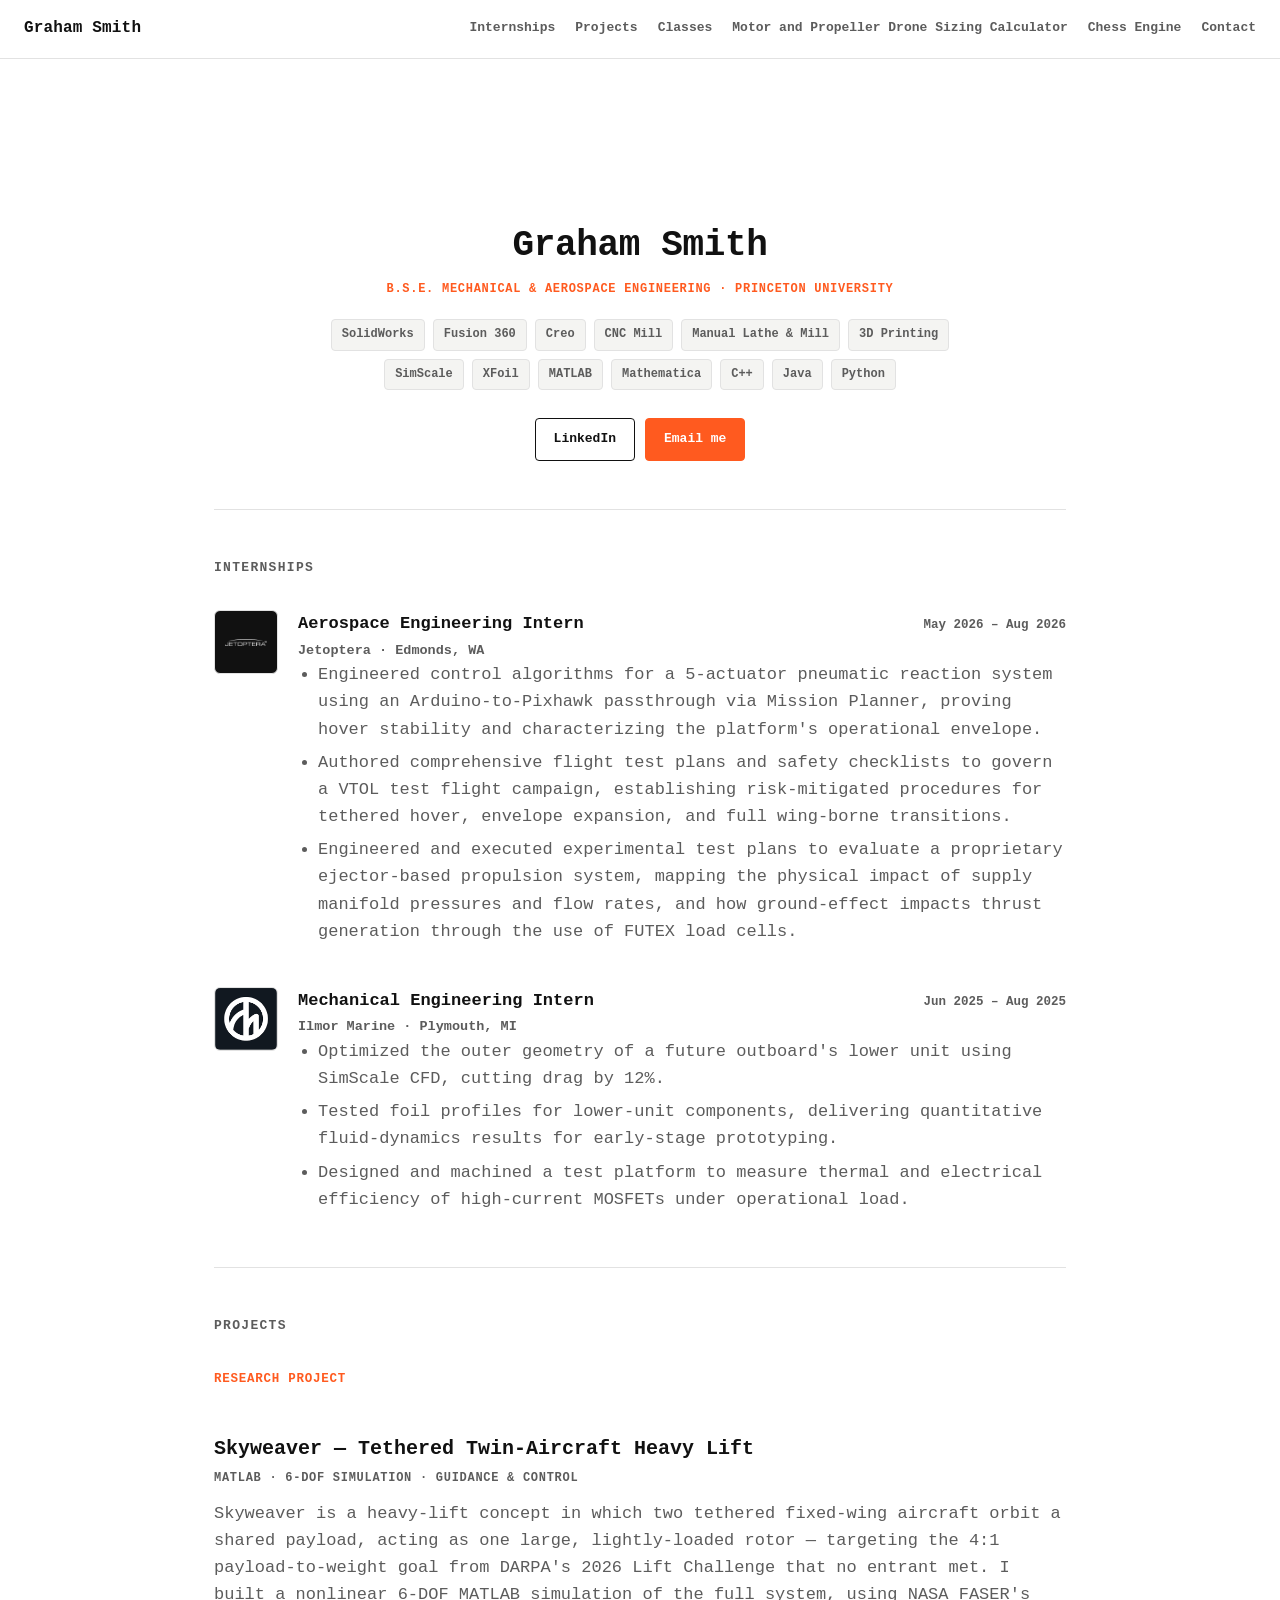
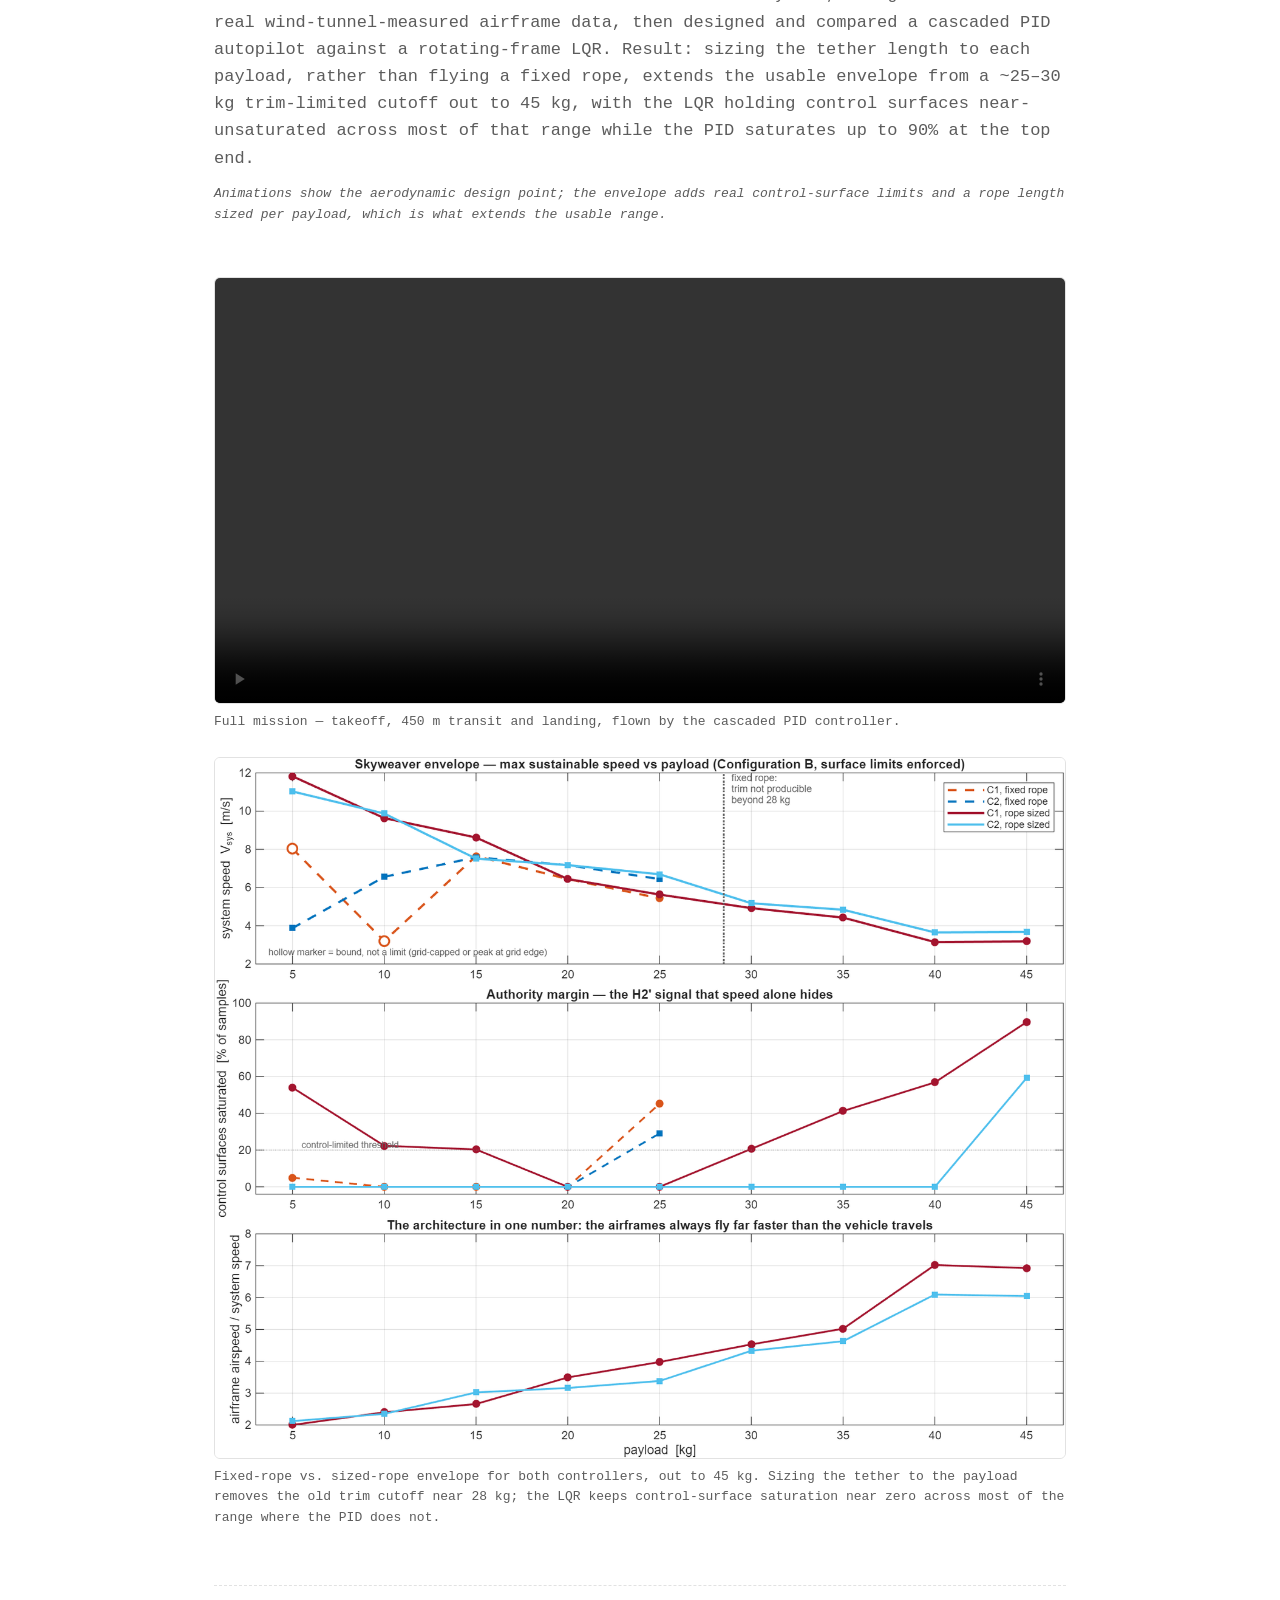
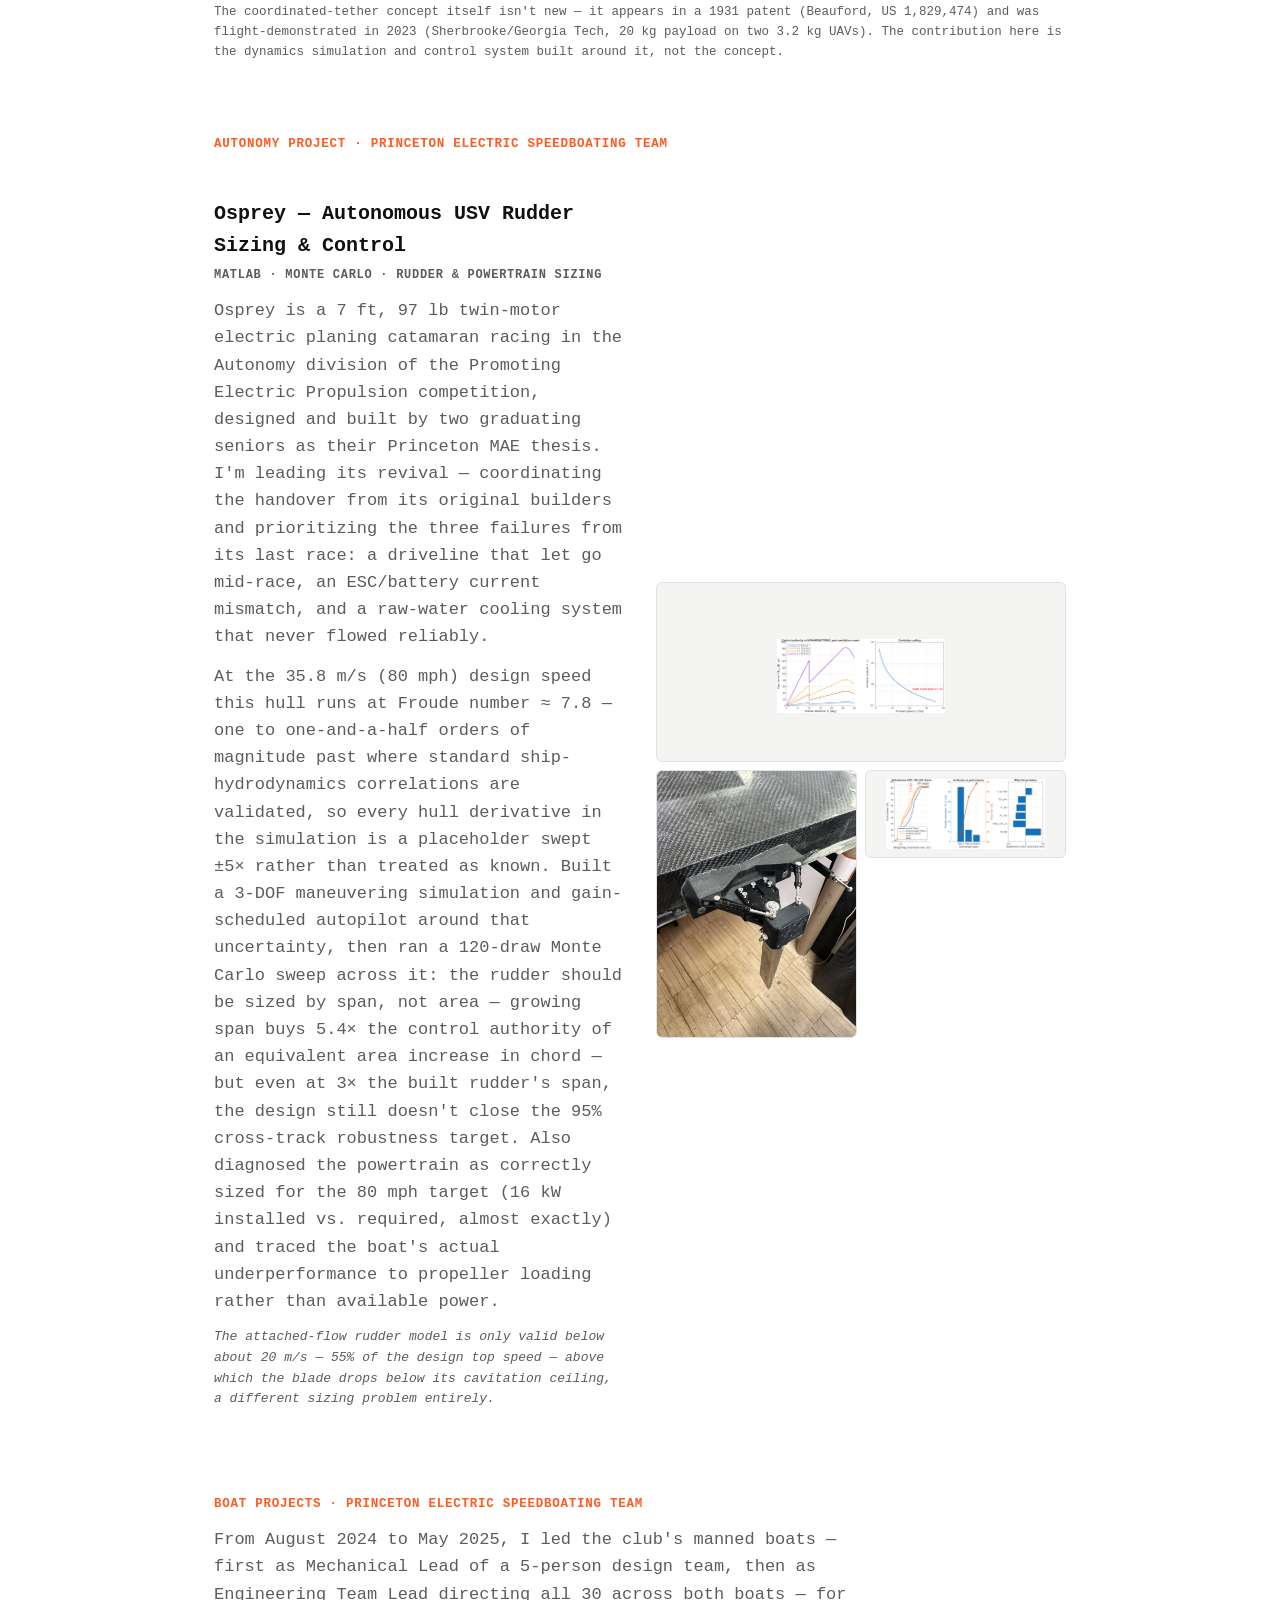
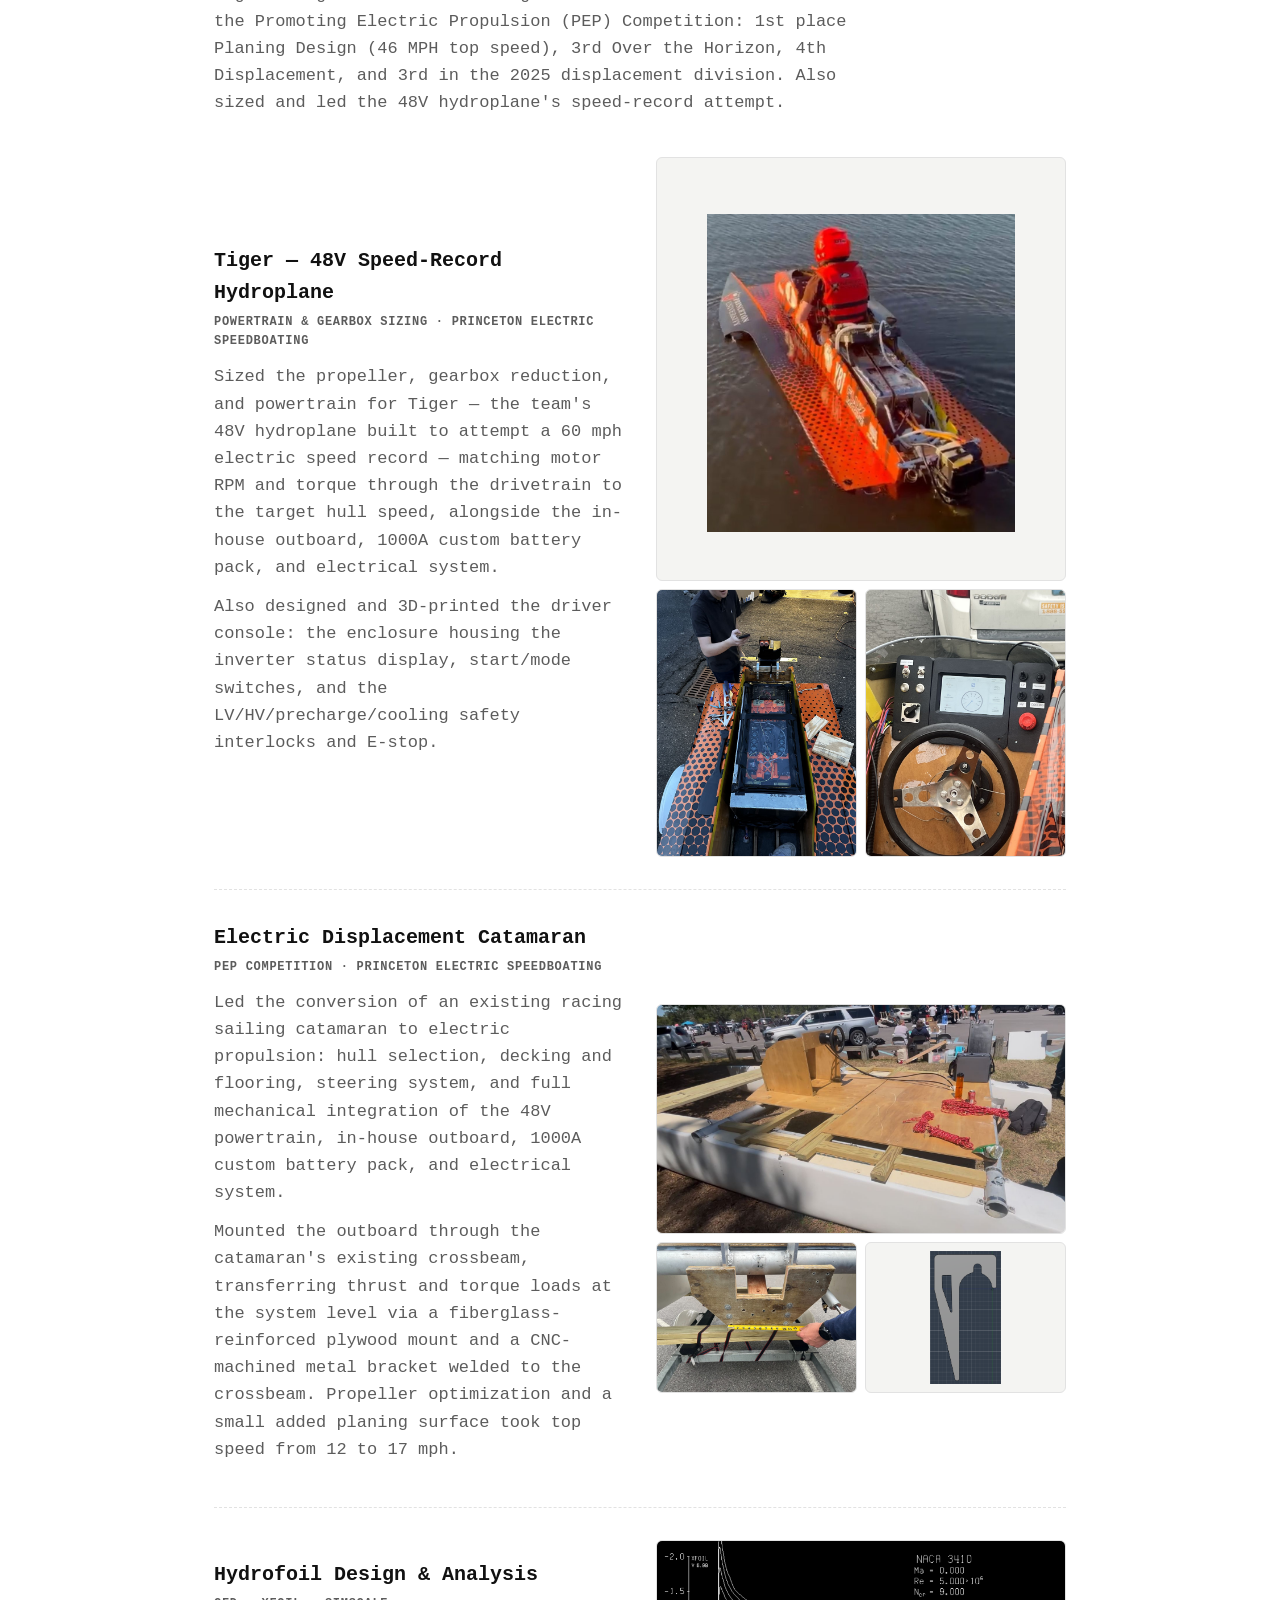
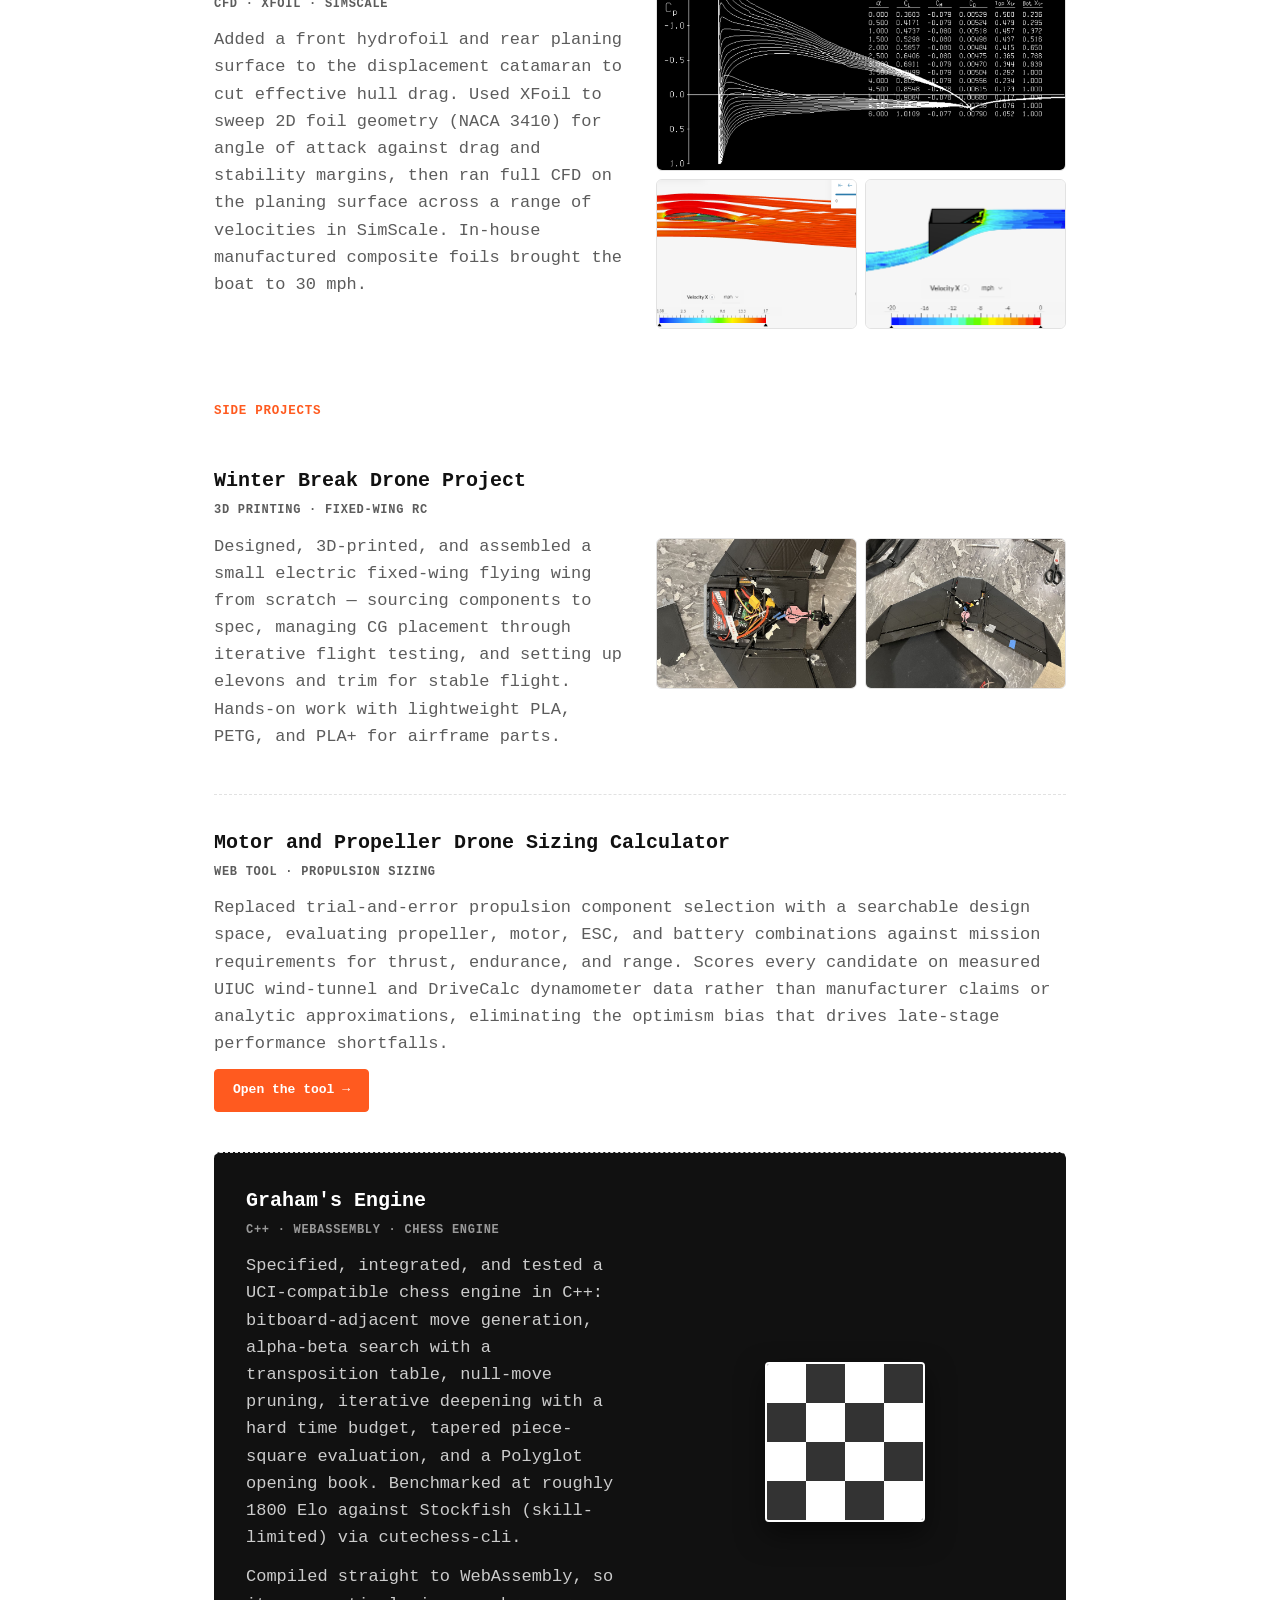
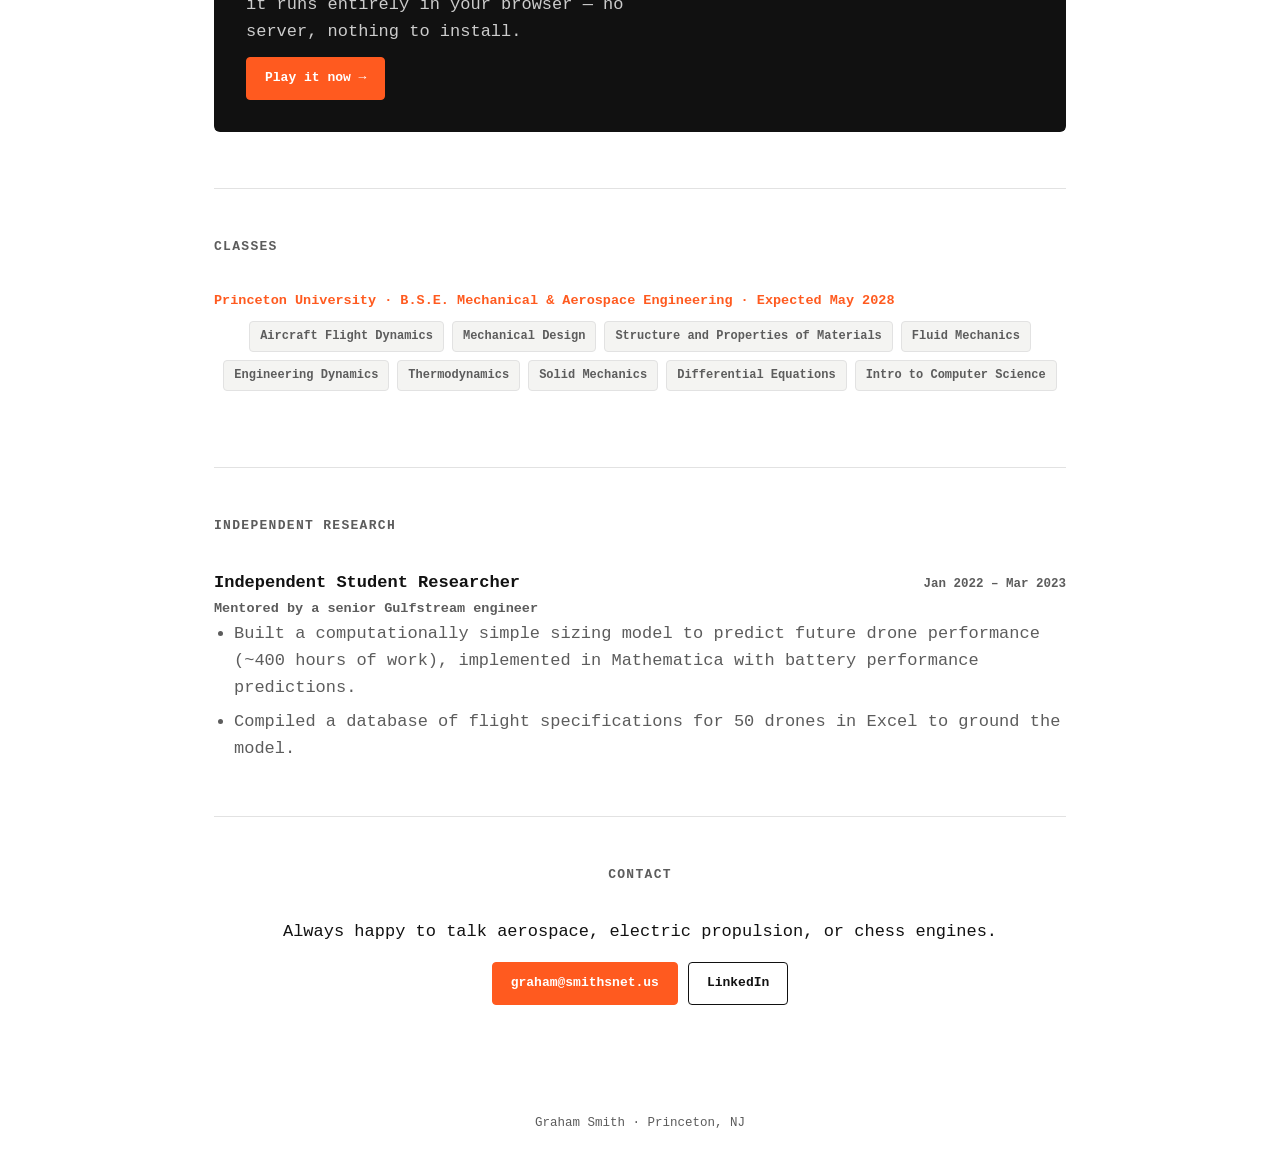
==== commit 8502b8c0: "Add Osprey autonomy project; sync manned-lead role dates/naming with resume Co-Authored-By: Claude S" ====
--- a/index.html
+++ b/index.html
@@ -5,7 +5,7 @@
 <meta name="viewport" content="width=device-width, initial-scale=1">
 <title>Graham Smith — Mechanical &amp; Aerospace Engineering</title>
 <meta name="description" content="Portfolio of Graham Smith, mechanical & aerospace engineering student at Princeton University: VTOL flight testing, electric powertrains, CFD, and a from-scratch chess engine.">
-<link rel="stylesheet" href="style.css?v=10">
+<link rel="stylesheet" href="style.css?v=11">
 </head>
 <body>
 
@@ -121,13 +121,52 @@
     </p>
   </article>
 
+  <p class="project-group-label project-group-label-spaced">Autonomy Project &middot; Princeton Electric Speedboating Team</p>
+  <article class="project">
+    <div class="project-text">
+      <h3>Osprey &mdash; Autonomous USV Rudder Sizing &amp; Control</h3>
+      <p class="project-tag">MATLAB &middot; Monte Carlo &middot; Rudder &amp; Powertrain Sizing</p>
+      <p>
+        Osprey is a 7 ft, 97 lb twin-motor electric planing catamaran racing in the Autonomy
+        division of the Promoting Electric Propulsion competition, designed and built by two
+        graduating seniors as their Princeton MAE thesis. I'm leading its revival &mdash;
+        coordinating the handover from its original builders and prioritizing the three failures
+        from its last race: a driveline that let go mid-race, an ESC/battery current mismatch, and
+        a raw-water cooling system that never flowed reliably.
+      </p>
+      <p>
+        At the 35.8 m/s (80 mph) design speed this hull runs at Froude number &asymp; 7.8 &mdash;
+        one to one-and-a-half orders of magnitude past where standard ship-hydrodynamics
+        correlations are validated, so every hull derivative in the simulation is a placeholder
+        swept &plusmn;5&times; rather than treated as known. Built a 3-DOF maneuvering simulation
+        and gain-scheduled autopilot around that uncertainty, then ran a 120-draw Monte Carlo sweep
+        across it: the rudder should be sized by span, not area &mdash; growing span buys 5.4&times;
+        the control authority of an equivalent area increase in chord &mdash; but even at 3&times;
+        the built rudder's span, the design still doesn't close the 95% cross-track robustness
+        target. Also diagnosed the powertrain as correctly sized for the 80 mph target (16 kW
+        installed vs. required, almost exactly) and traced the boat's actual underperformance to
+        propeller loading rather than available power.
+      </p>
+      <p class="skyweaver-note">
+        The attached-flow rudder model is only valid below about 20 m/s &mdash; 55% of the design
+        top speed &mdash; above which the blade drops below its cavitation ceiling, a different
+        sizing problem entirely.
+      </p>
+    </div>
+    <div class="project-media project-gallery">
+      <img class="hero" style="aspect-ratio: 1426 / 624;" src="assets/img/osprey-rudder-authority.png" alt="Rudder control authority vs deflection across speeds, and the cavitation-number ceiling vs forward speed">
+      <img class="tall" src="assets/img/osprey-rudder-photo.jpg" alt="Rudder mount and steering servo linkage installed under Osprey's carbon hull">
+      <img class="contain" style="aspect-ratio: 1445 / 631;" src="assets/img/osprey-monte-carlo.png" alt="Monte Carlo robustness CDF across 120 draws for three rudder spans, plus authority-vs-performance and sensitivity to failure">
+    </div>
+  </article>
+
   <p class="project-group-label project-group-label-spaced">Boat Projects &middot; Princeton Electric Speedboating Team</p>
   <p class="project-group-intro">
-    As Engineering Team Lead (Aug 2025–present, 30-person team) and previously Mechanical Lead
-    (Aug 2024–Jun 2025, 5-person team), I've directed design and construction of the club's boats
-    for the Promoting Electric Propulsion (PEP) Competition — 1st place Planing Design (46 MPH top
+    From August 2024 to May 2025, I led the club's manned boats — first as Mechanical Lead of a
+    5-person design team, then as Engineering Team Lead directing all 30 across both boats — for
+    the Promoting Electric Propulsion (PEP) Competition: 1st place Planing Design (46 MPH top
     speed), 3rd Over the Horizon, 4th Displacement, and 3rd in the 2025 displacement division.
-    Currently building a 48V hydroplane toward a 60 mph speed record attempt.
+    Also sized and led the 48V hydroplane's speed-record attempt.
   </p>
 
   <article class="project">
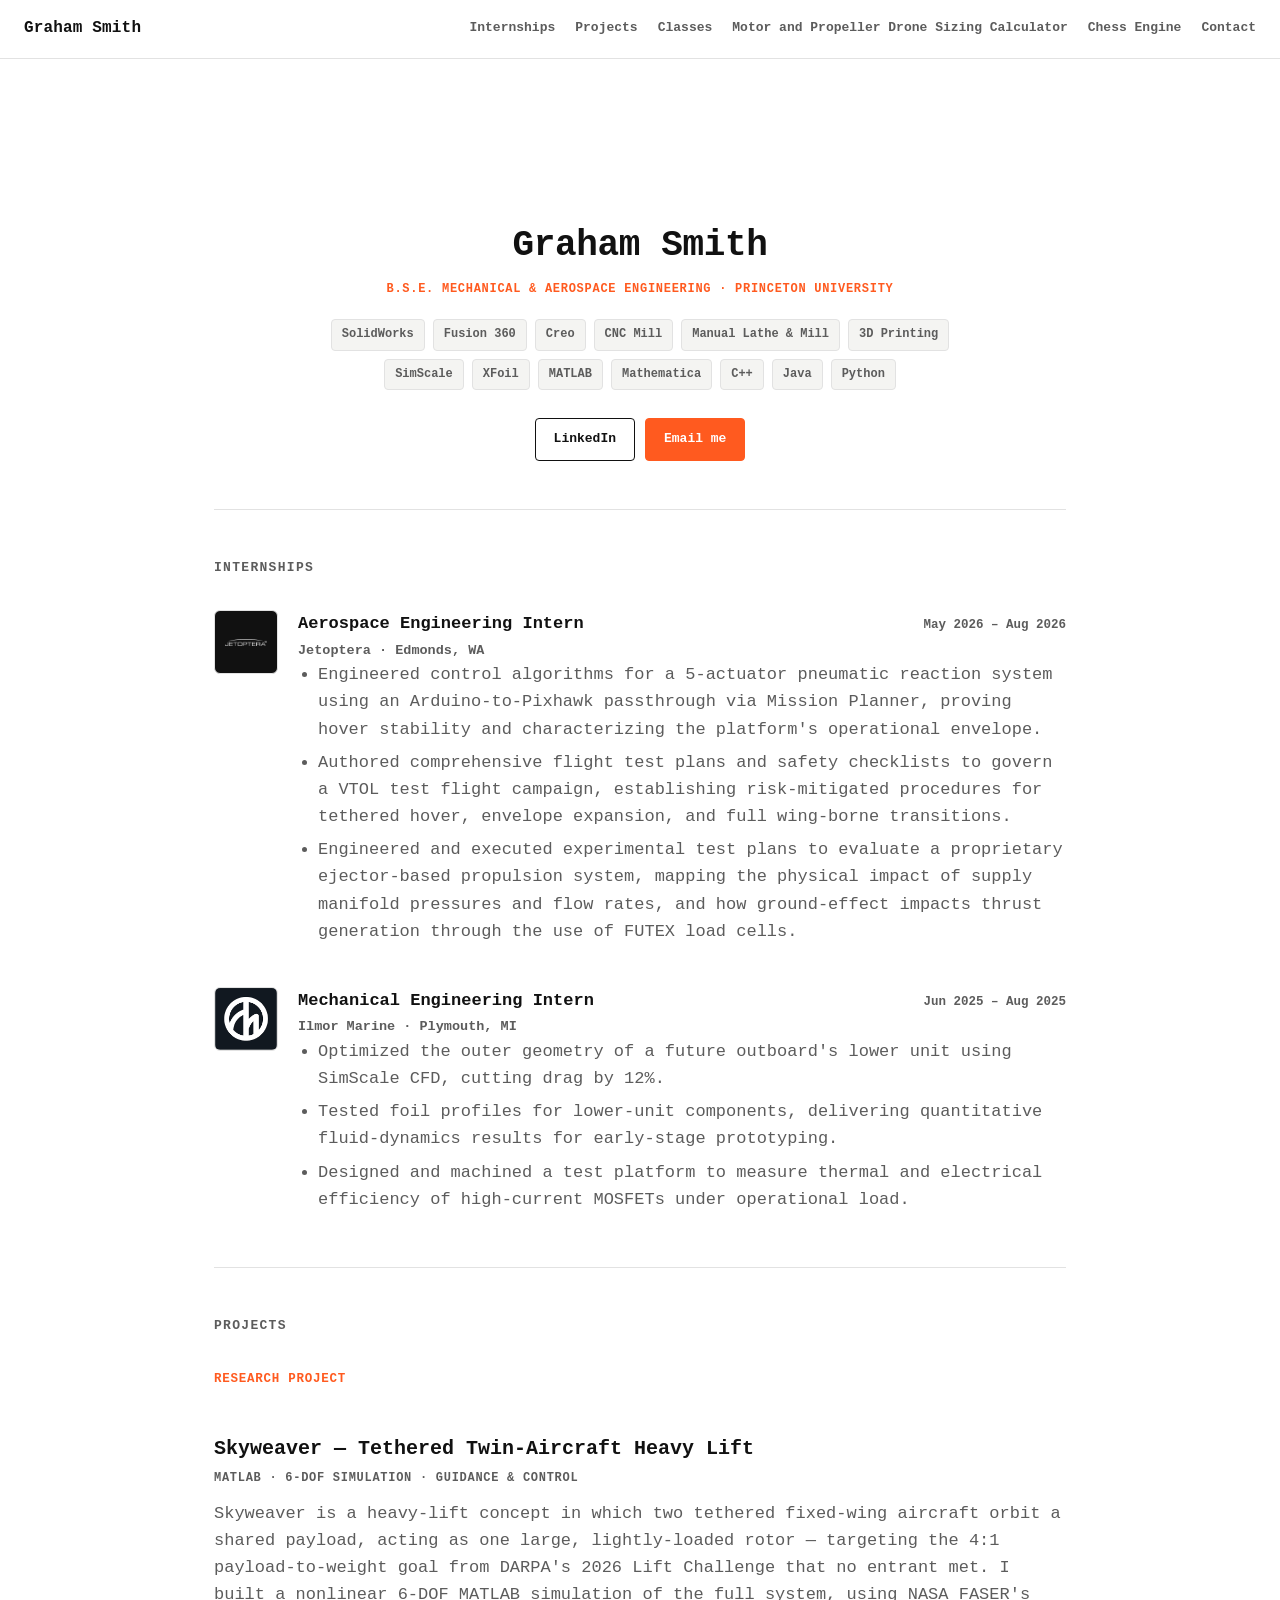
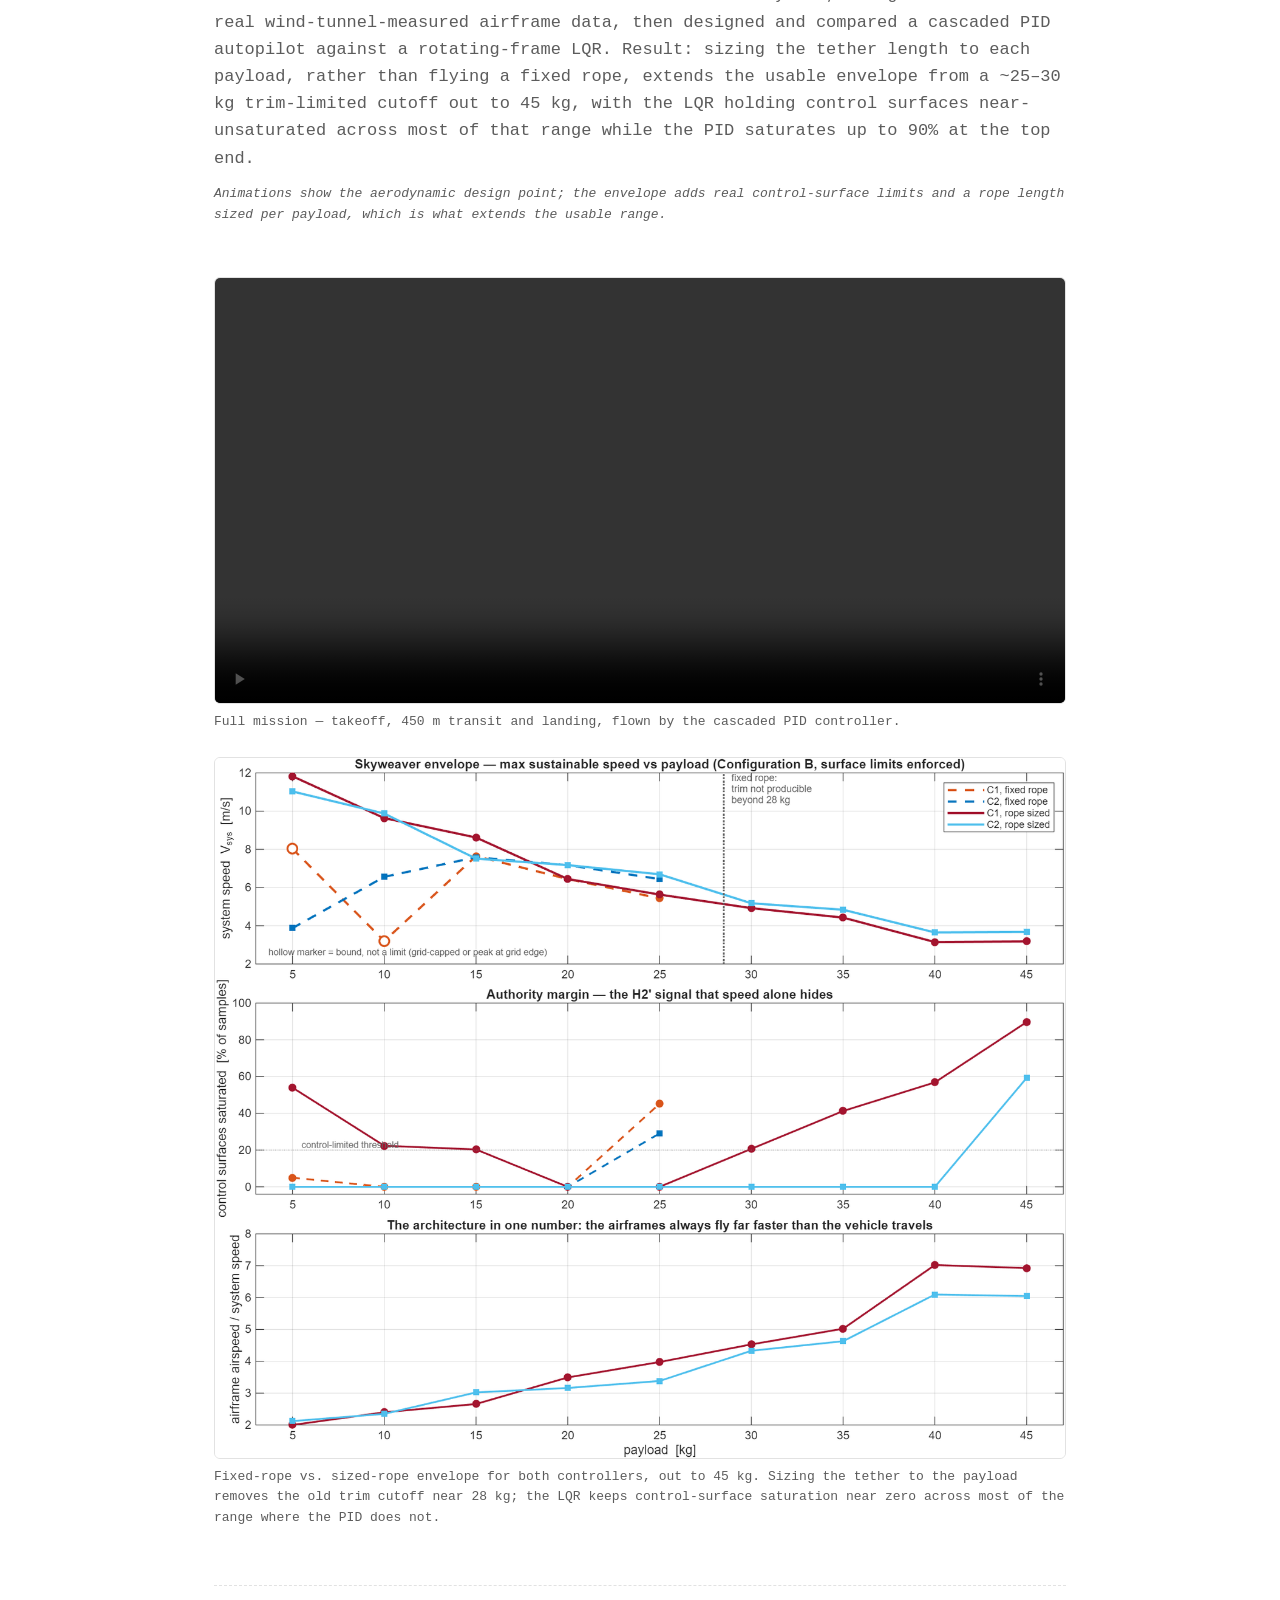
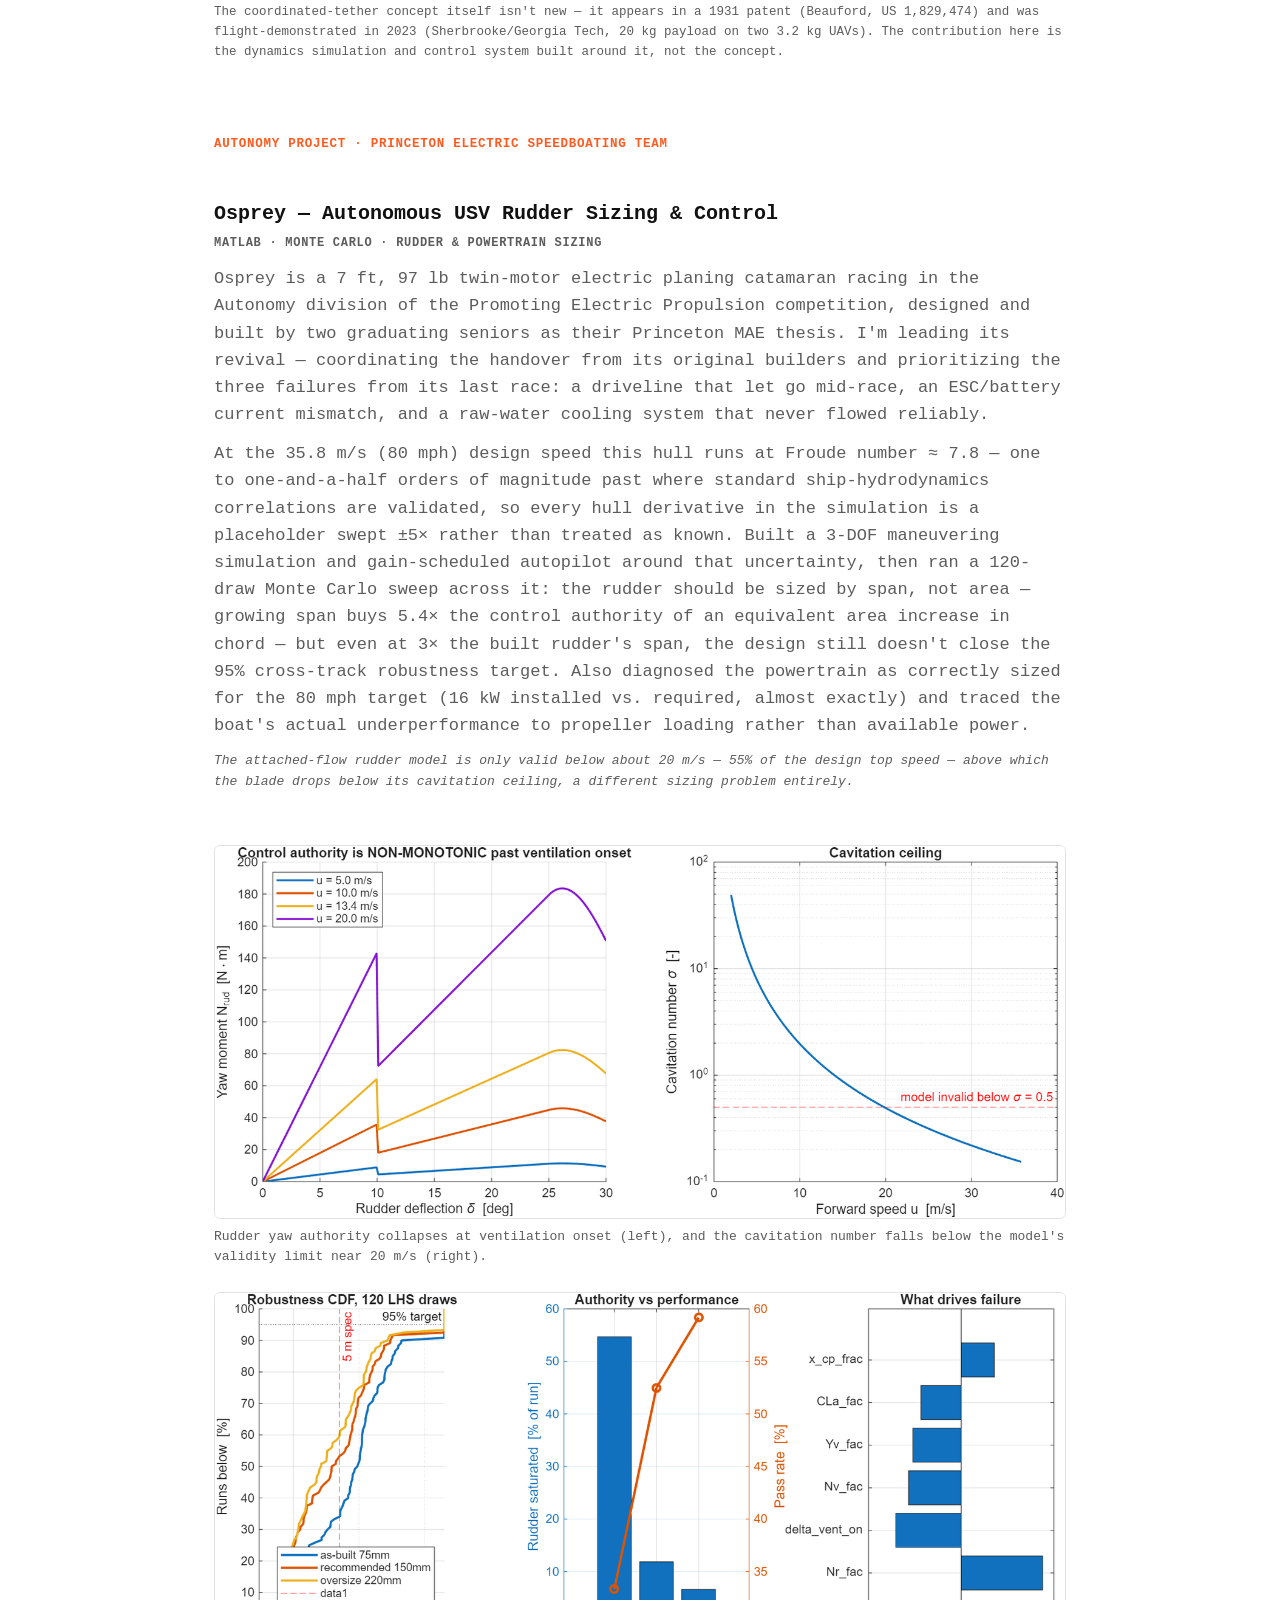
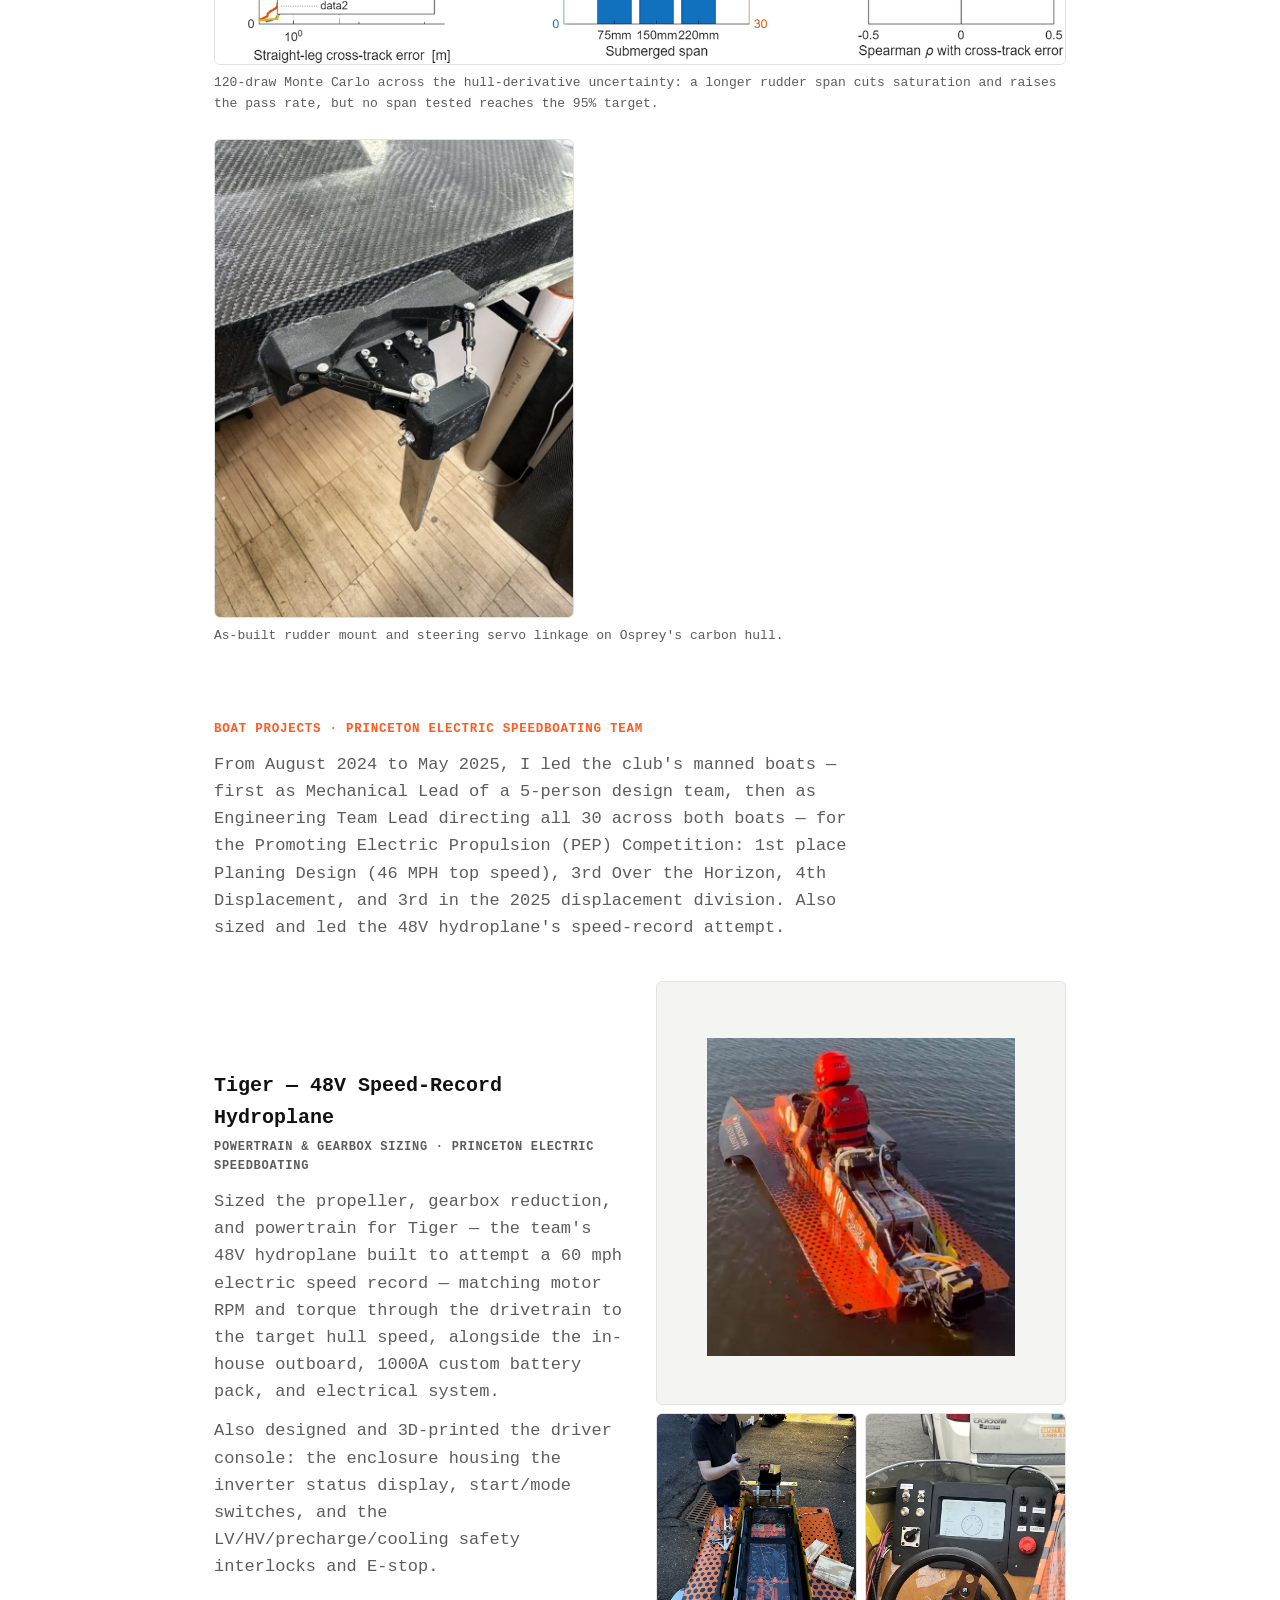
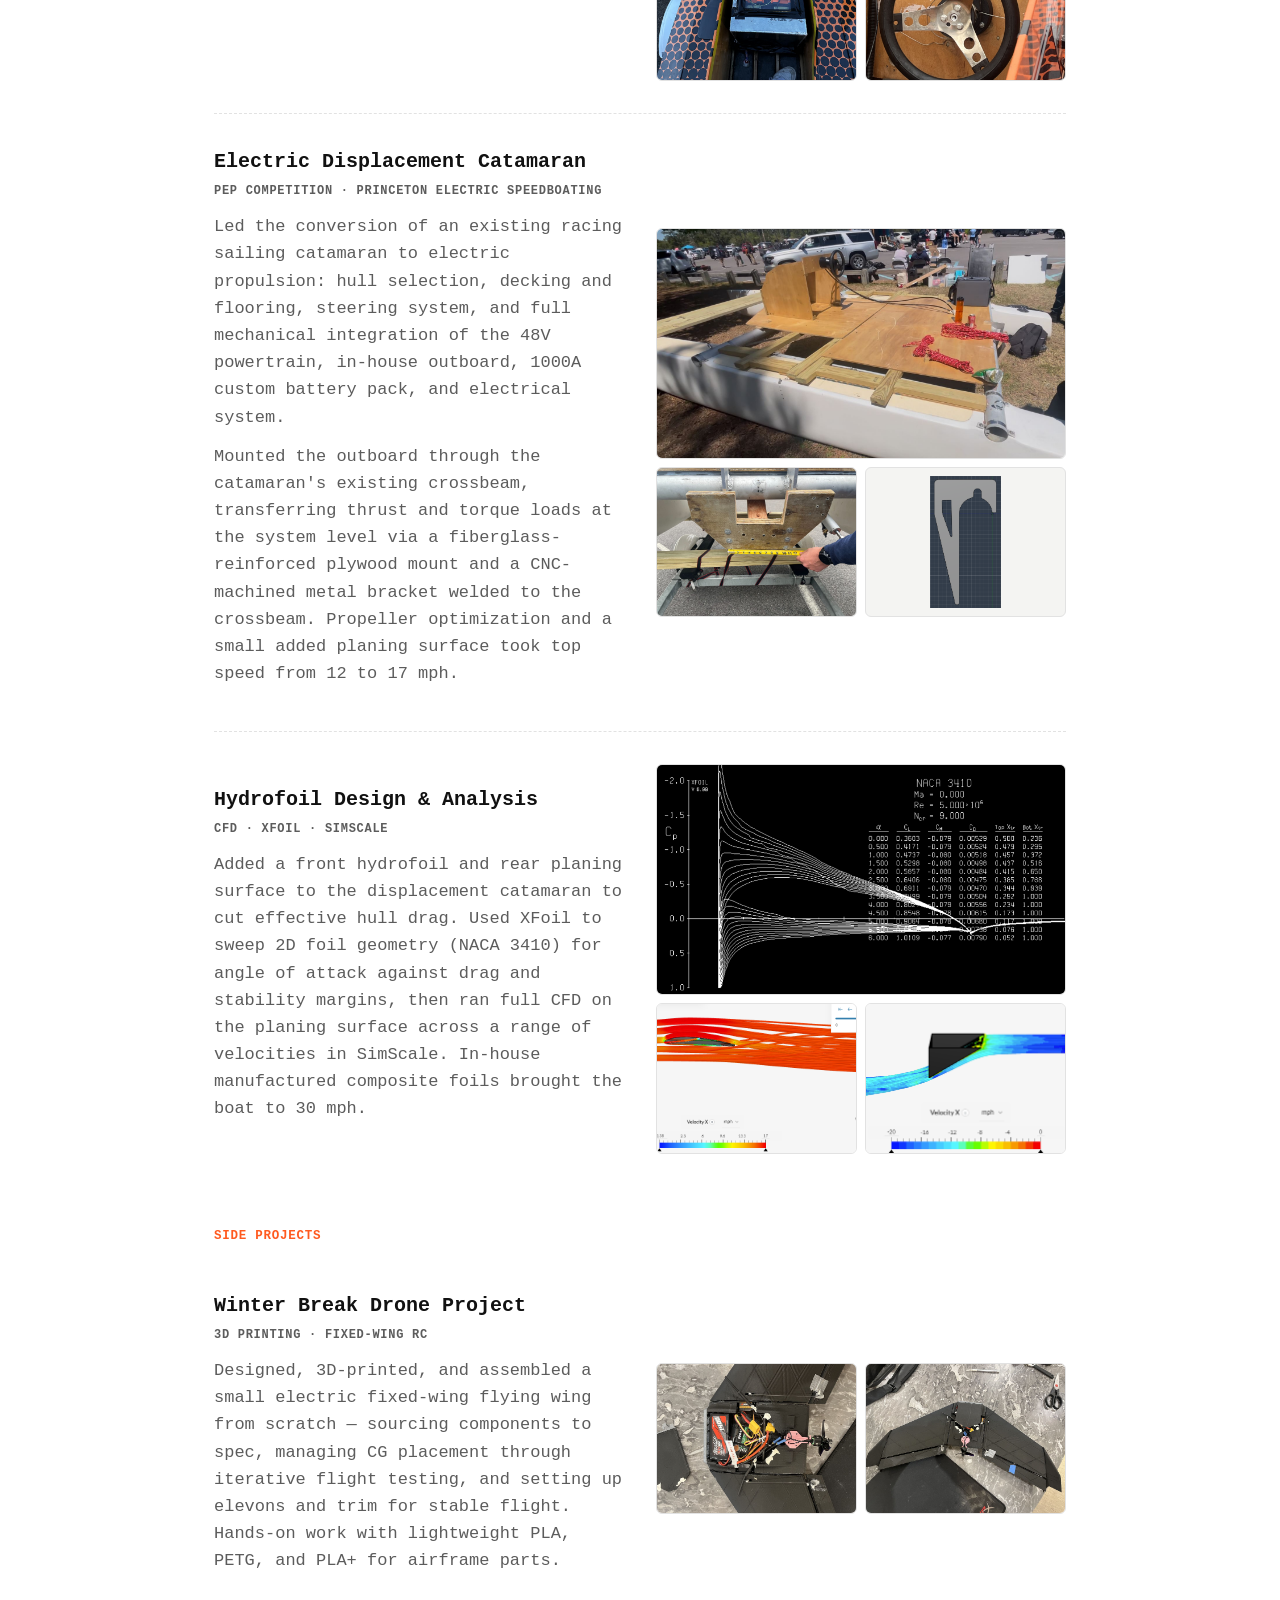
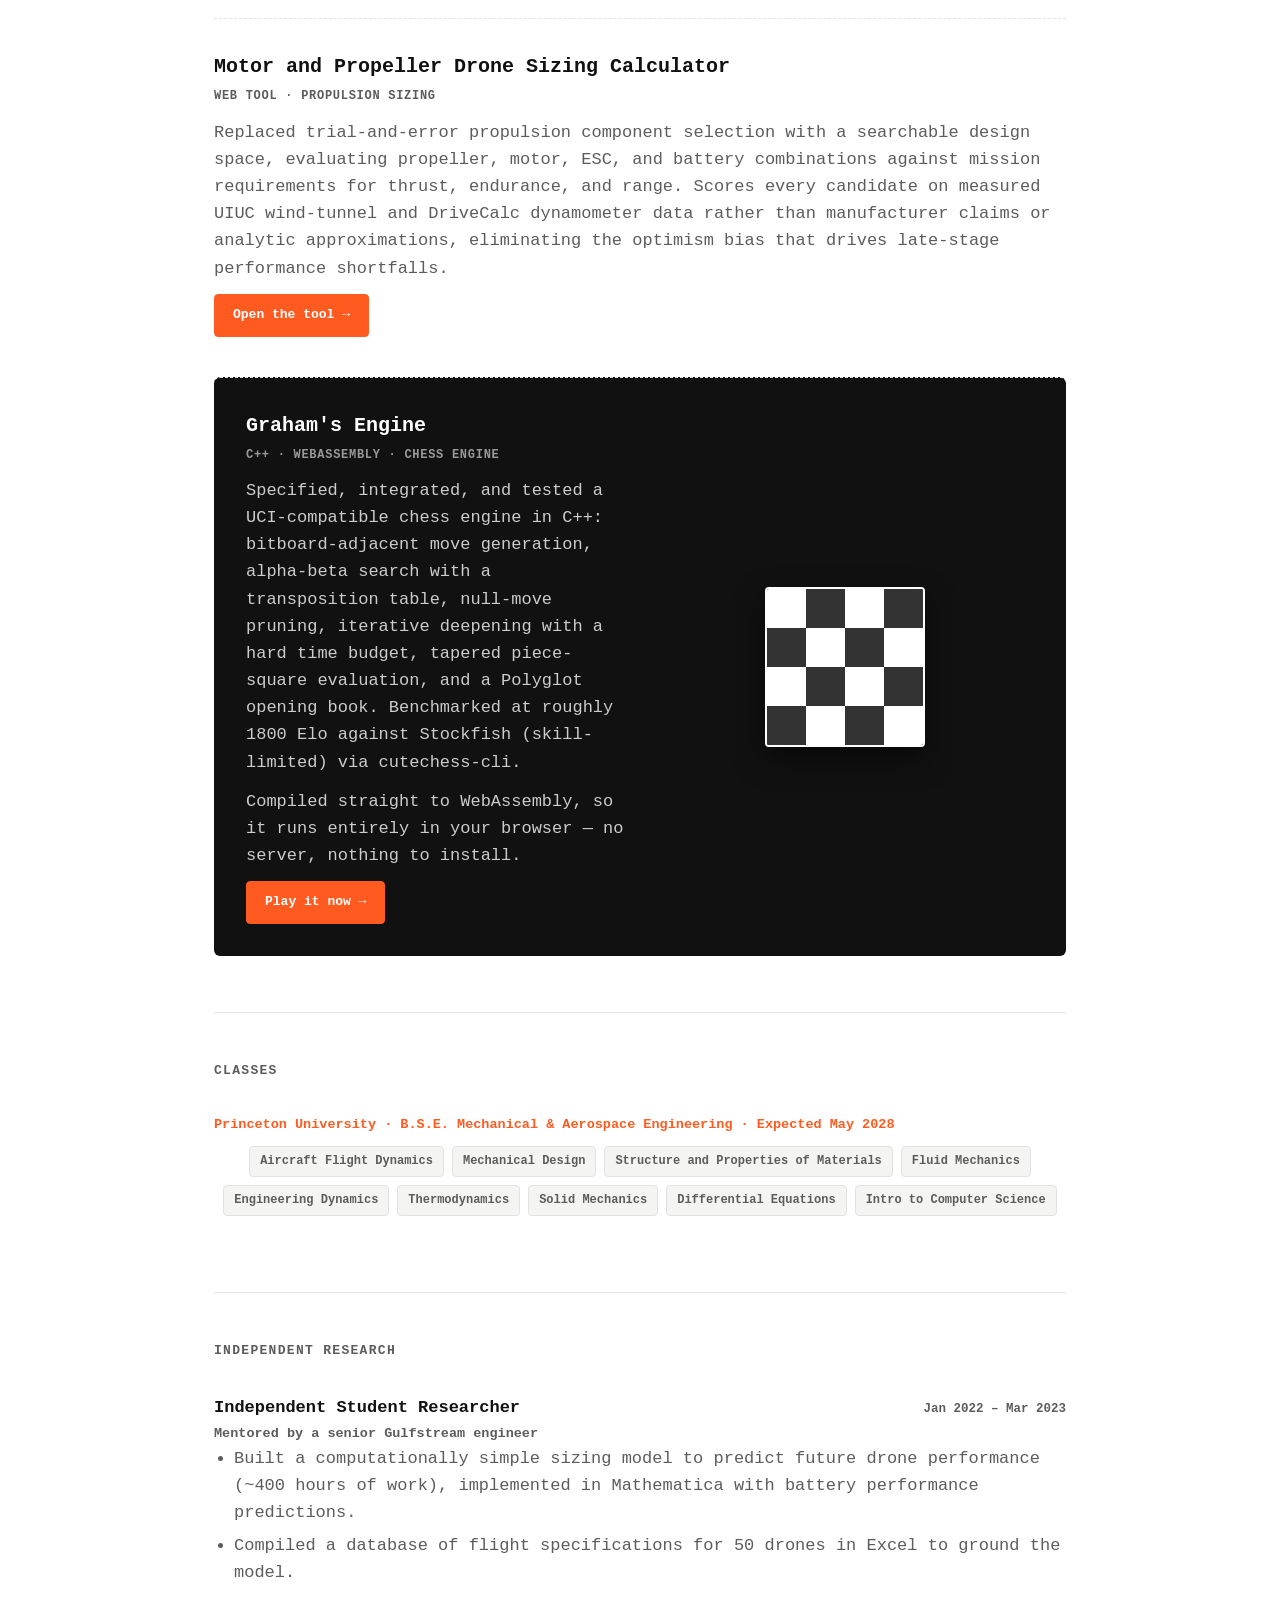
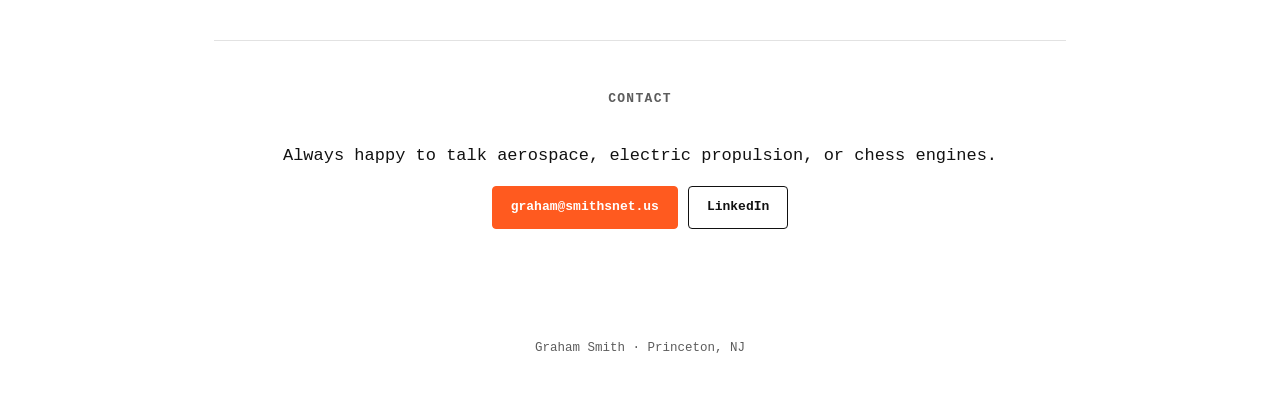
==== commit 2c954bea: "Give Osprey full-width captioned figures so its plots are readable Co-Authored-By: Claude Opus 5.5 <" ====
--- a/index.html
+++ b/index.html
@@ -5,7 +5,7 @@
 <meta name="viewport" content="width=device-width, initial-scale=1">
 <title>Graham Smith — Mechanical &amp; Aerospace Engineering</title>
 <meta name="description" content="Portfolio of Graham Smith, mechanical & aerospace engineering student at Princeton University: VTOL flight testing, electric powertrains, CFD, and a from-scratch chess engine.">
-<link rel="stylesheet" href="style.css?v=11">
+<link rel="stylesheet" href="style.css?v=12">
 </head>
 <body>
 
@@ -122,7 +122,7 @@
   </article>
 
   <p class="project-group-label project-group-label-spaced">Autonomy Project &middot; Princeton Electric Speedboating Team</p>
-  <article class="project">
+  <article class="project project-full">
     <div class="project-text">
       <h3>Osprey &mdash; Autonomous USV Rudder Sizing &amp; Control</h3>
       <p class="project-tag">MATLAB &middot; Monte Carlo &middot; Rudder &amp; Powertrain Sizing</p>
@@ -153,10 +153,19 @@
         sizing problem entirely.
       </p>
     </div>
-    <div class="project-media project-gallery">
-      <img class="hero" style="aspect-ratio: 1426 / 624;" src="assets/img/osprey-rudder-authority.png" alt="Rudder control authority vs deflection across speeds, and the cavitation-number ceiling vs forward speed">
-      <img class="tall" src="assets/img/osprey-rudder-photo.jpg" alt="Rudder mount and steering servo linkage installed under Osprey's carbon hull">
-      <img class="contain" style="aspect-ratio: 1445 / 631;" src="assets/img/osprey-monte-carlo.png" alt="Monte Carlo robustness CDF across 120 draws for three rudder spans, plus authority-vs-performance and sensitivity to failure">
+    <div class="project-media skyweaver-media">
+      <figure>
+        <img src="assets/img/osprey-rudder-authority.png" alt="Rudder control authority vs deflection across speeds, and the cavitation-number ceiling vs forward speed">
+        <figcaption>Rudder yaw authority collapses at ventilation onset (left), and the cavitation number falls below the model's validity limit near 20 m/s (right).</figcaption>
+      </figure>
+      <figure>
+        <img src="assets/img/osprey-monte-carlo.png" alt="Monte Carlo robustness CDF across 120 draws for three rudder spans, plus authority-vs-performance and sensitivity to failure">
+        <figcaption>120-draw Monte Carlo across the hull-derivative uncertainty: a longer rudder span cuts saturation and raises the pass rate, but no span tested reaches the 95% target.</figcaption>
+      </figure>
+      <figure>
+        <img class="narrow" src="assets/img/osprey-rudder-photo.jpg" alt="Rudder mount and steering servo linkage installed under Osprey's carbon hull">
+        <figcaption>As-built rudder mount and steering servo linkage on Osprey's carbon hull.</figcaption>
+      </figure>
     </div>
   </article>
 
--- a/style.css
+++ b/style.css
@@ -248,6 +248,7 @@
   border-radius: var(--radius);
   border: 1px solid var(--line);
 }
+.skyweaver-media img.narrow { max-width: 360px; }
 .skyweaver-media figcaption {
   margin-top: 8px;
   font-size: 13px;
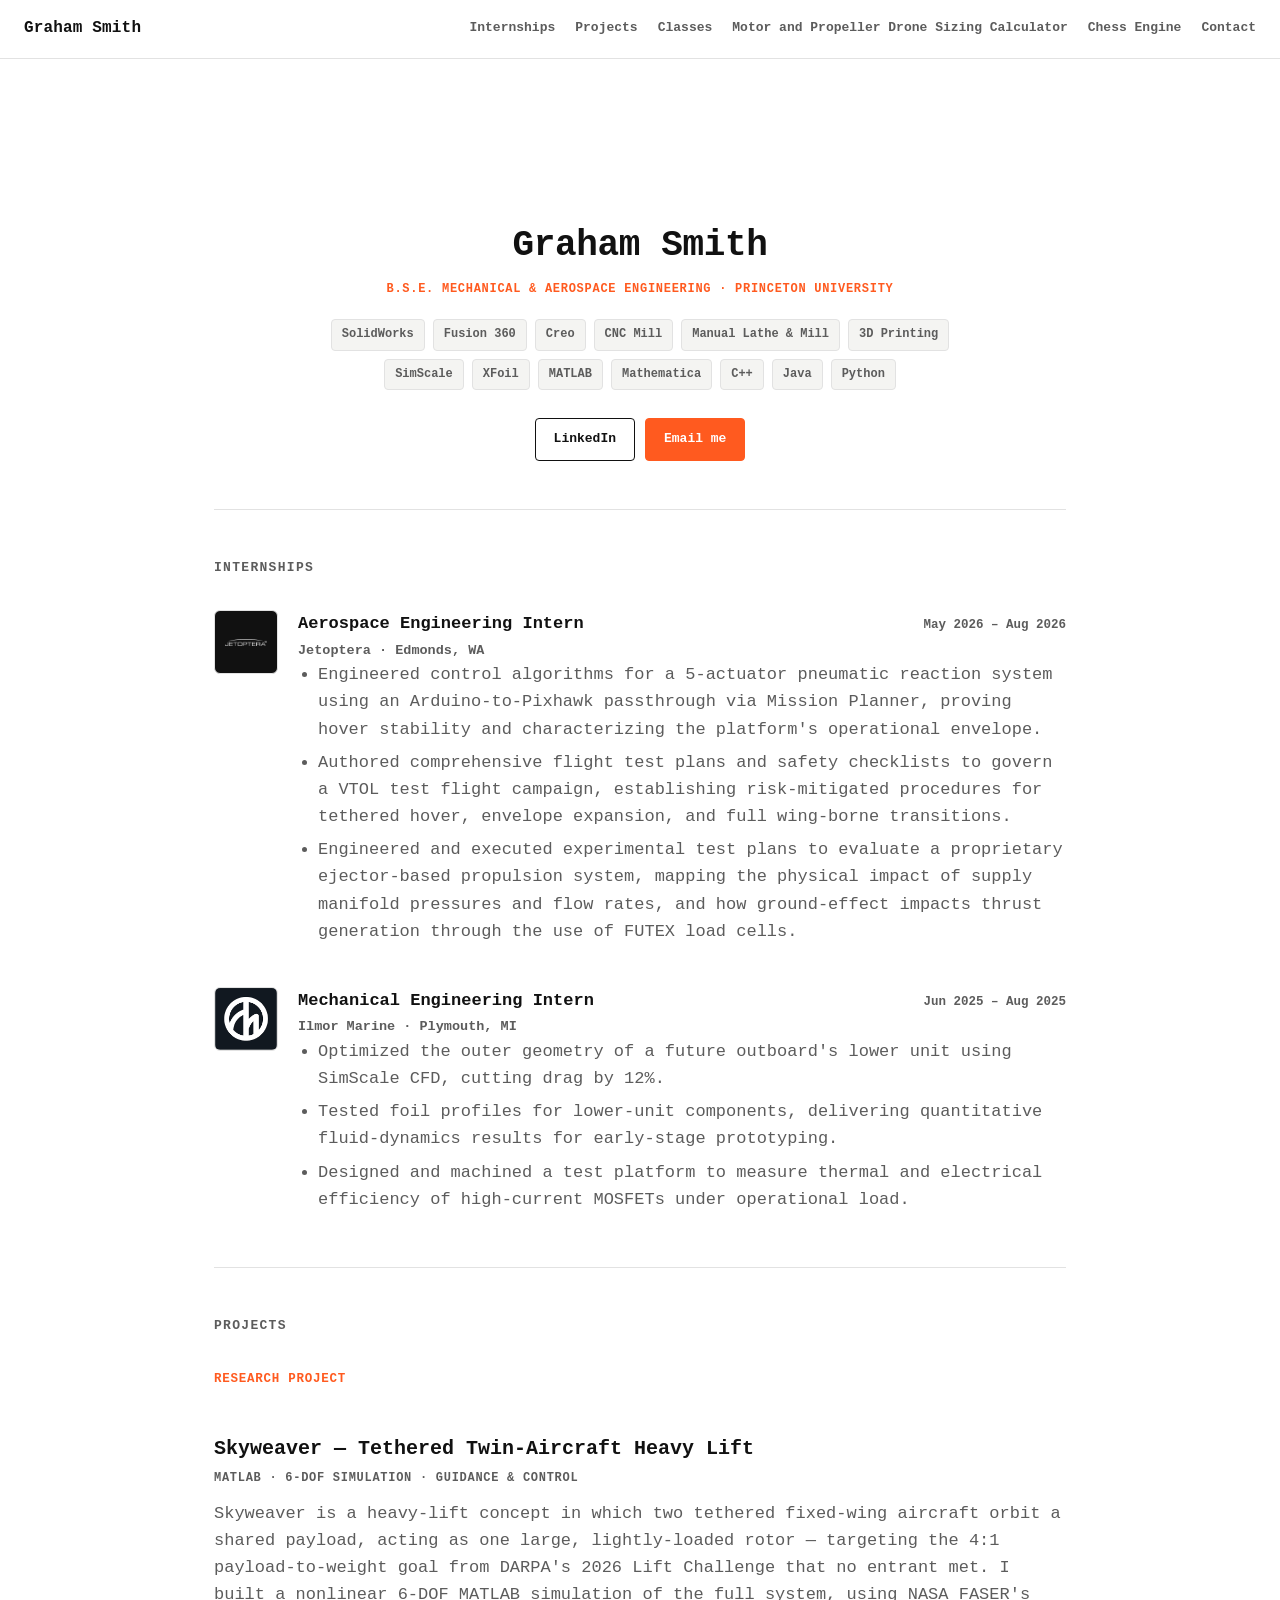
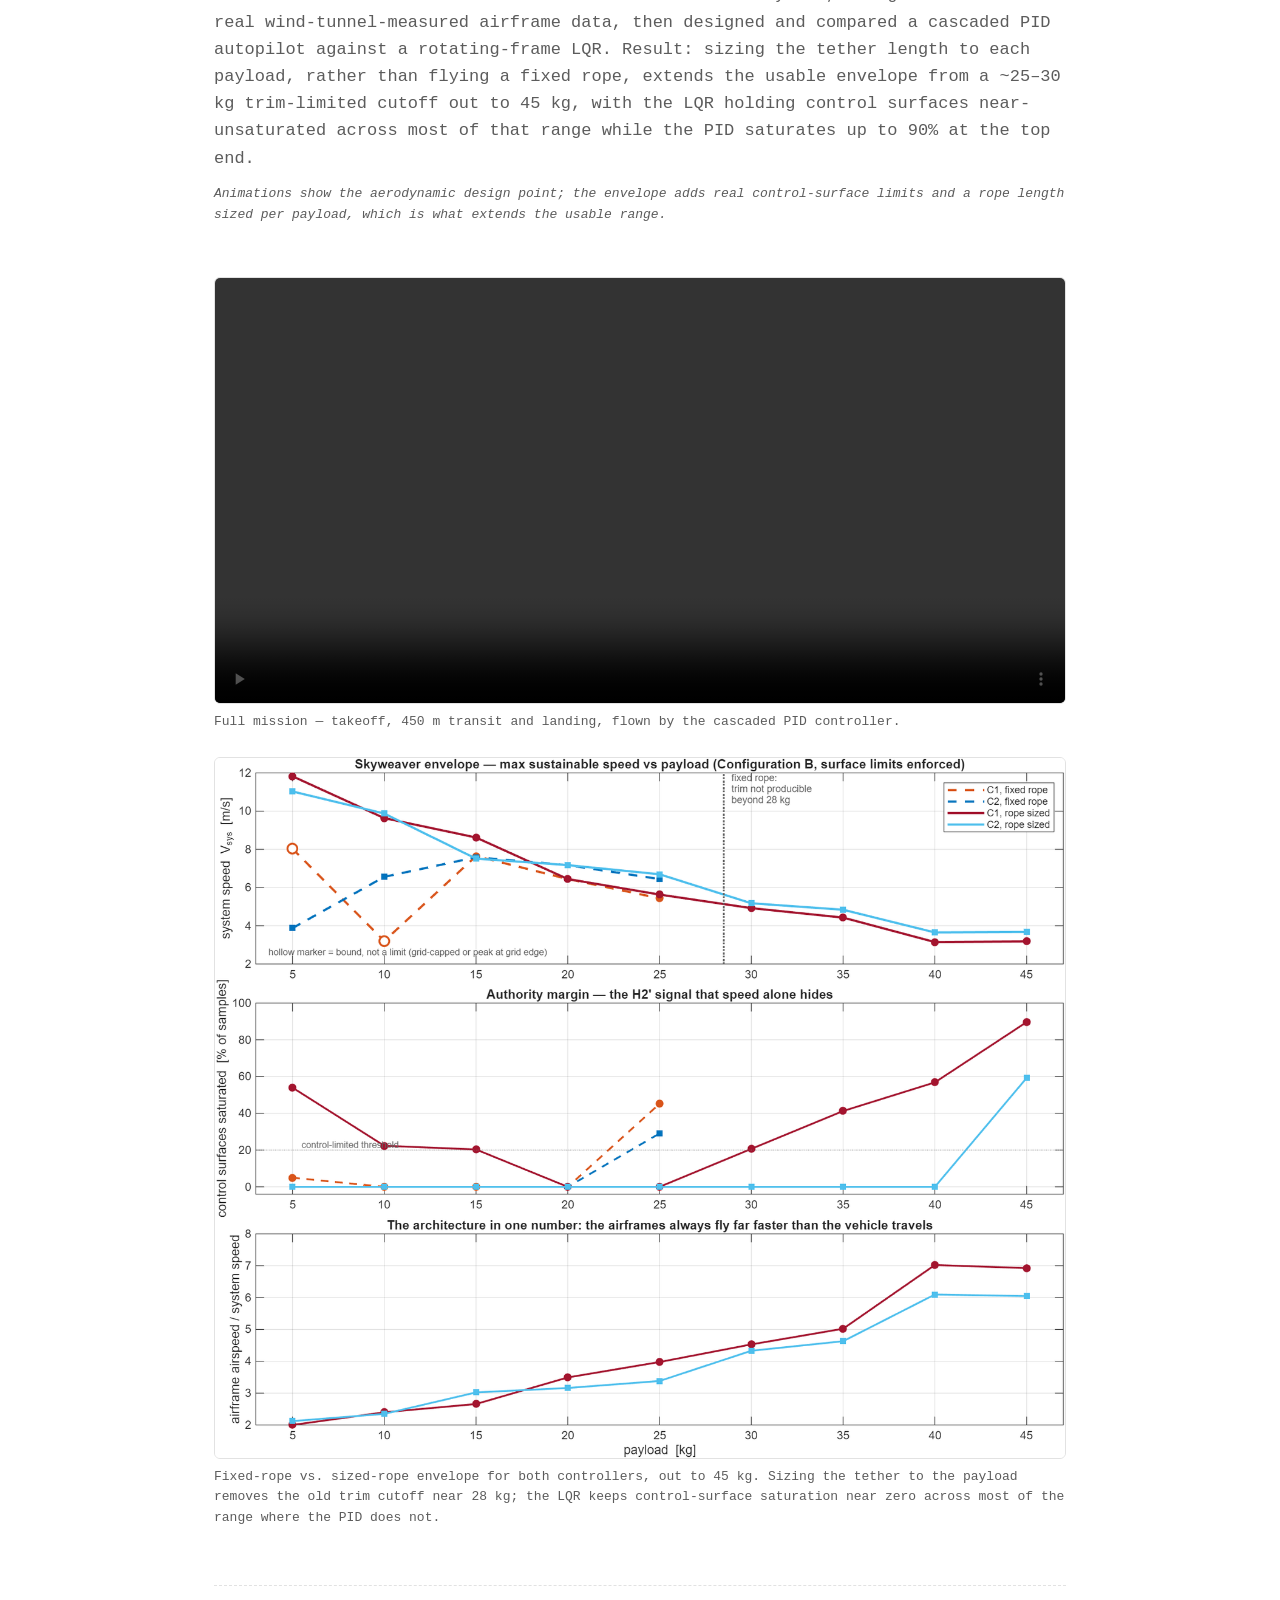
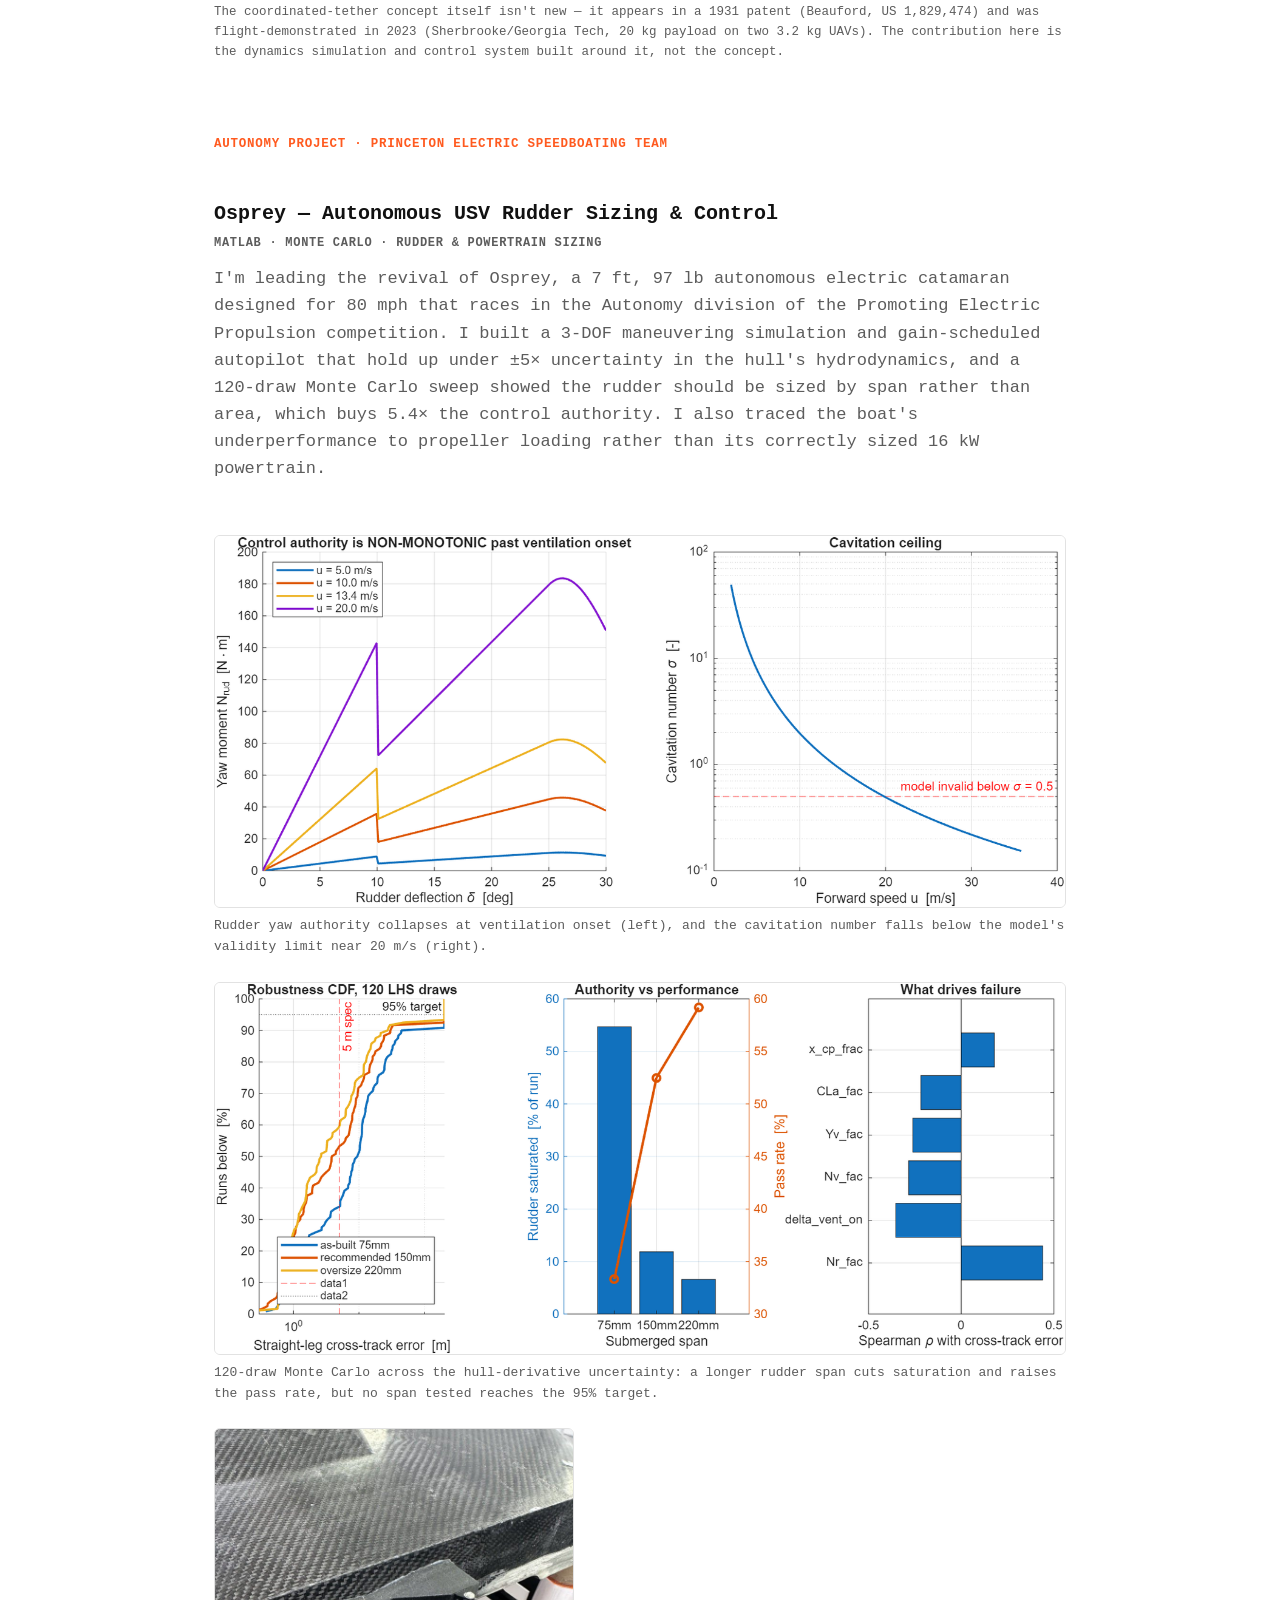
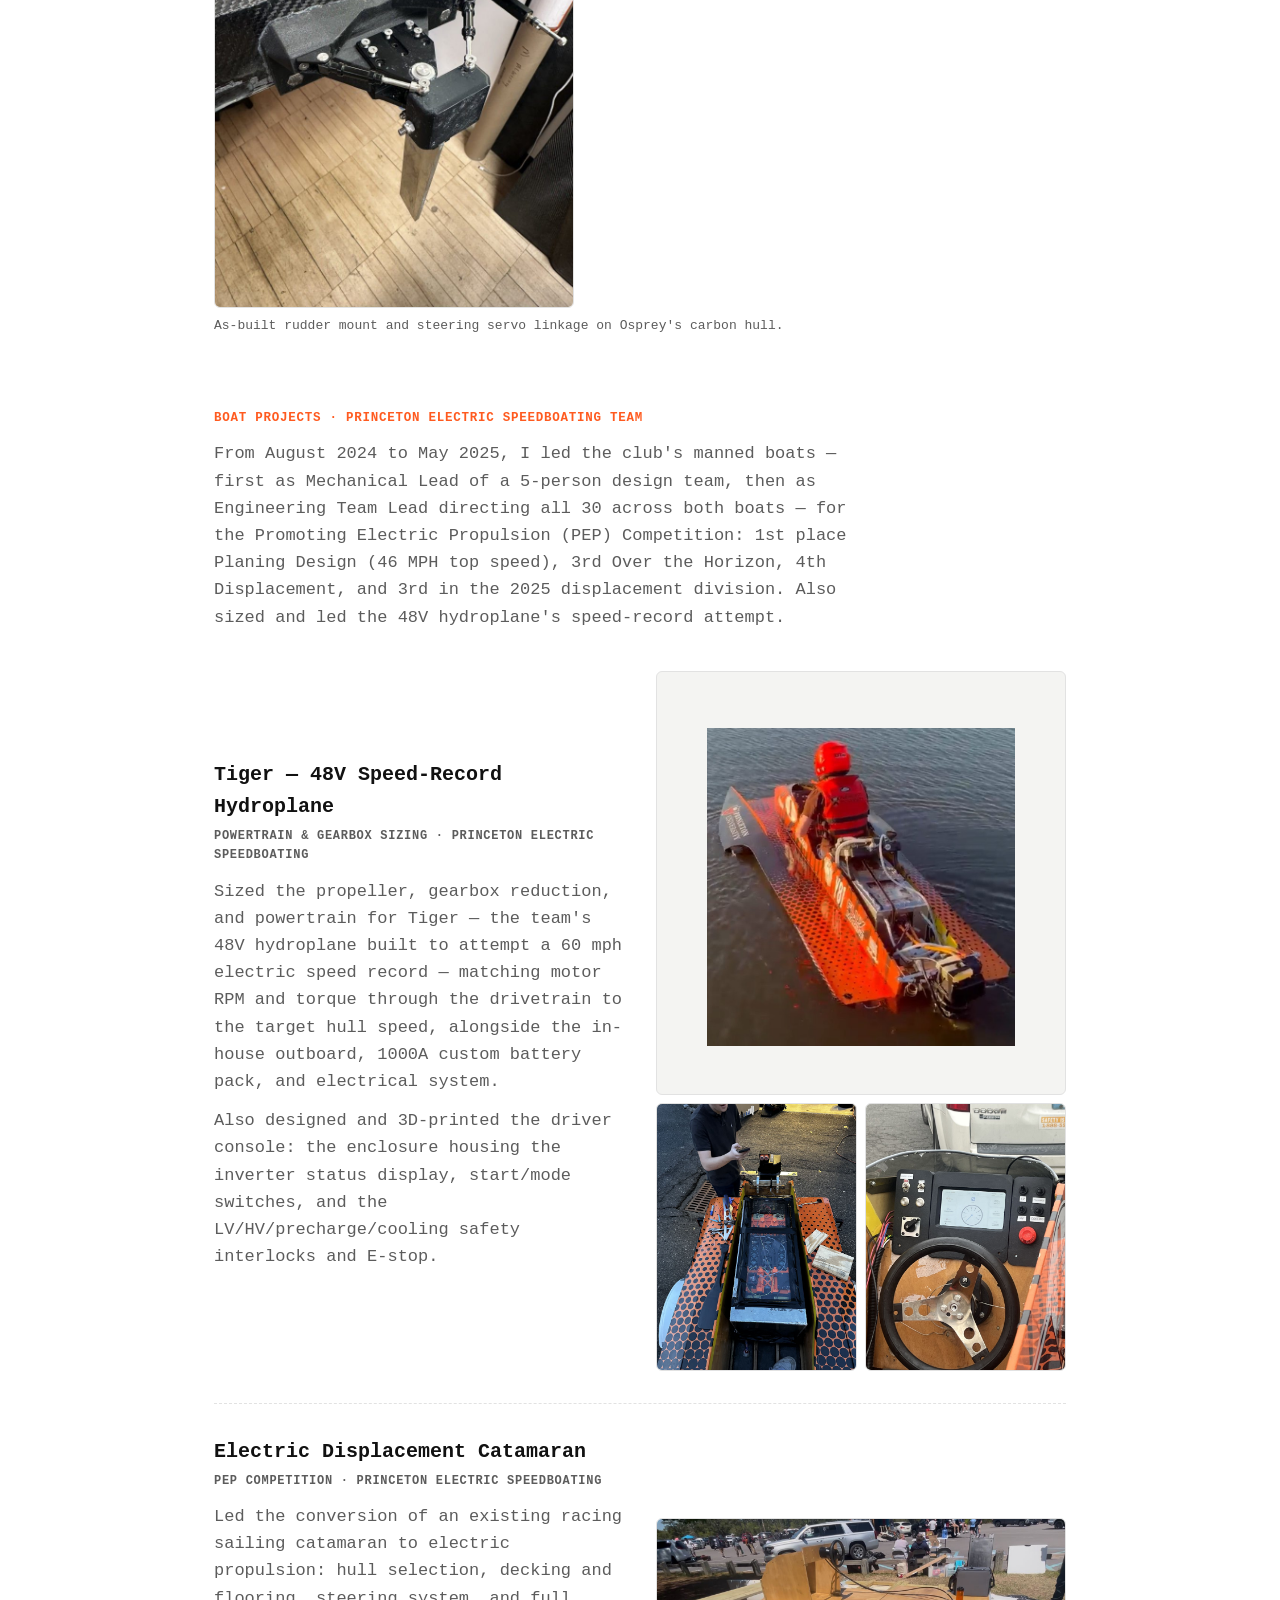
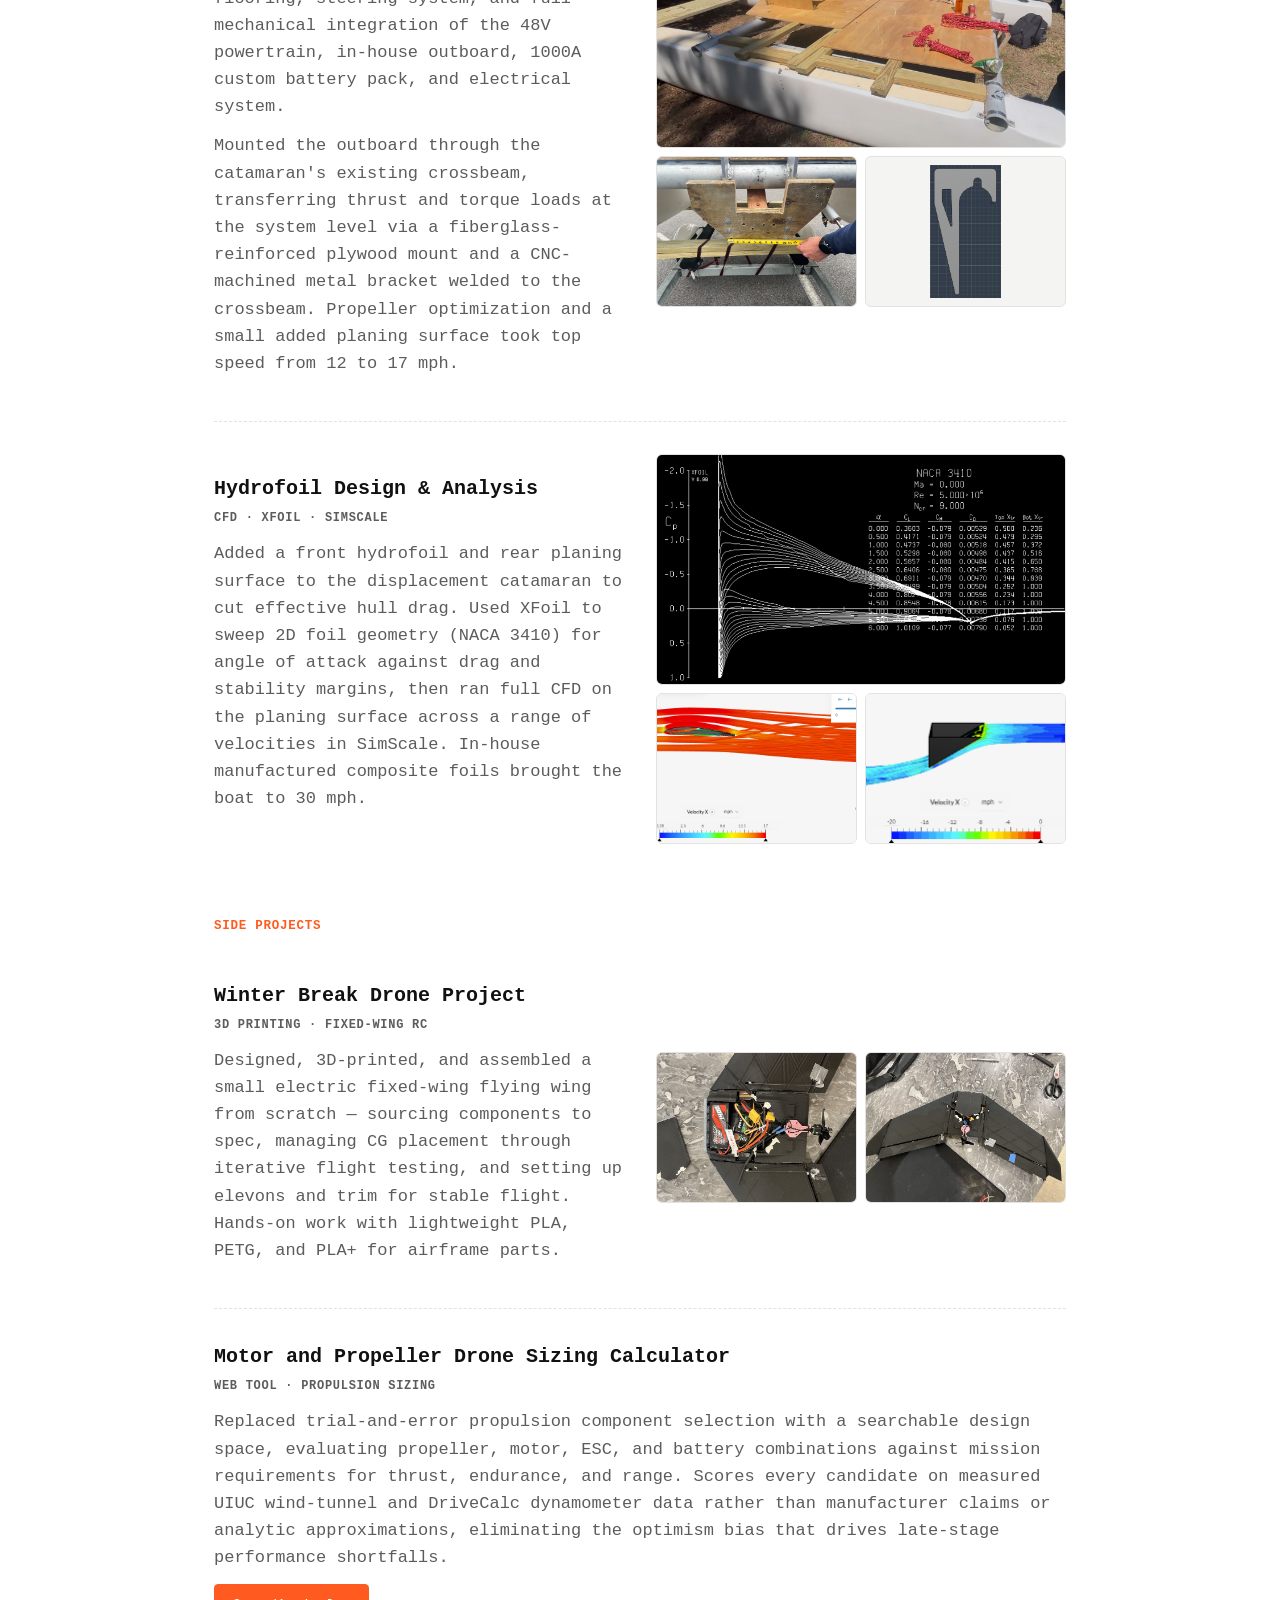
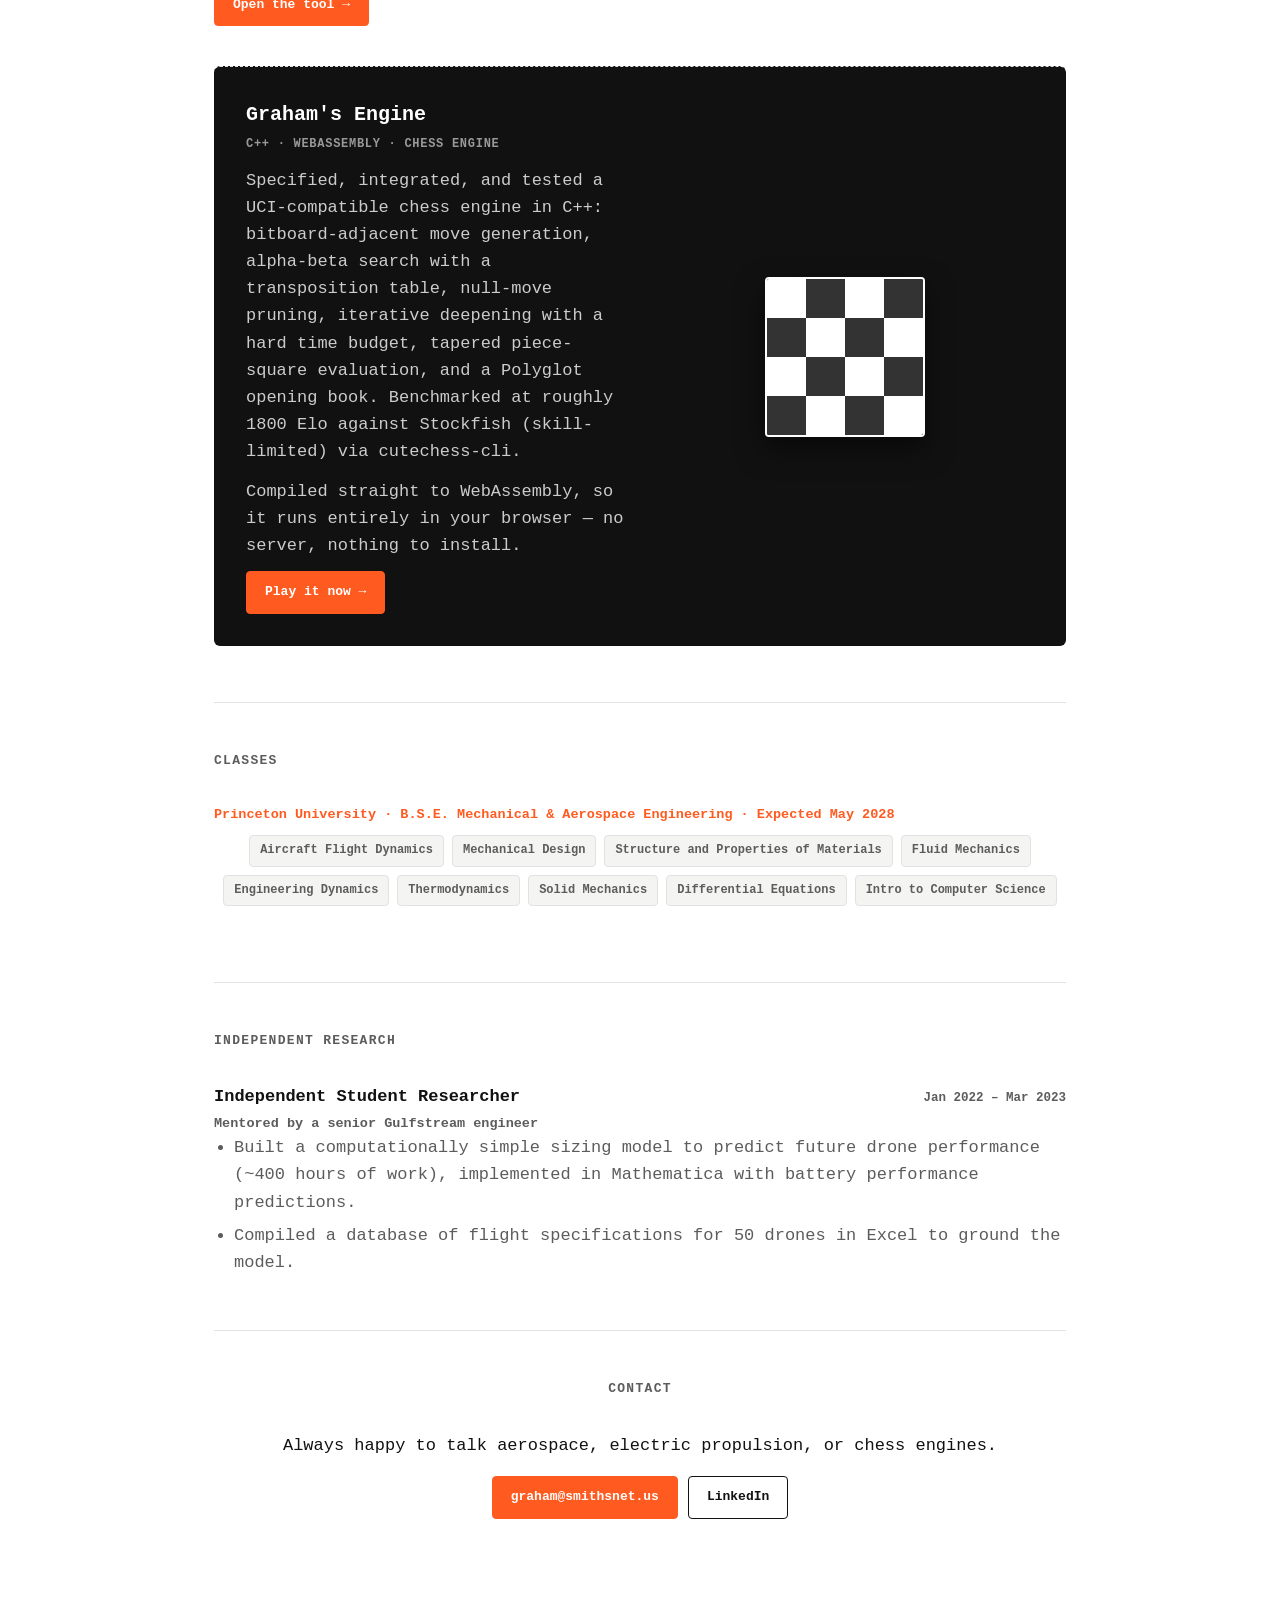
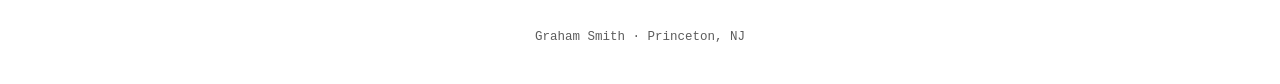
==== commit ca6e8f06: "Shorten Osprey description to three sentences Co-Authored-By: Claude Opus 5.5 <noreply@anthropic.com" ====
--- a/index.html
+++ b/index.html
@@ -127,30 +127,13 @@
       <h3>Osprey &mdash; Autonomous USV Rudder Sizing &amp; Control</h3>
       <p class="project-tag">MATLAB &middot; Monte Carlo &middot; Rudder &amp; Powertrain Sizing</p>
       <p>
-        Osprey is a 7 ft, 97 lb twin-motor electric planing catamaran racing in the Autonomy
-        division of the Promoting Electric Propulsion competition, designed and built by two
-        graduating seniors as their Princeton MAE thesis. I'm leading its revival &mdash;
-        coordinating the handover from its original builders and prioritizing the three failures
-        from its last race: a driveline that let go mid-race, an ESC/battery current mismatch, and
-        a raw-water cooling system that never flowed reliably.
-      </p>
-      <p>
-        At the 35.8 m/s (80 mph) design speed this hull runs at Froude number &asymp; 7.8 &mdash;
-        one to one-and-a-half orders of magnitude past where standard ship-hydrodynamics
-        correlations are validated, so every hull derivative in the simulation is a placeholder
-        swept &plusmn;5&times; rather than treated as known. Built a 3-DOF maneuvering simulation
-        and gain-scheduled autopilot around that uncertainty, then ran a 120-draw Monte Carlo sweep
-        across it: the rudder should be sized by span, not area &mdash; growing span buys 5.4&times;
-        the control authority of an equivalent area increase in chord &mdash; but even at 3&times;
-        the built rudder's span, the design still doesn't close the 95% cross-track robustness
-        target. Also diagnosed the powertrain as correctly sized for the 80 mph target (16 kW
-        installed vs. required, almost exactly) and traced the boat's actual underperformance to
-        propeller loading rather than available power.
-      </p>
-      <p class="skyweaver-note">
-        The attached-flow rudder model is only valid below about 20 m/s &mdash; 55% of the design
-        top speed &mdash; above which the blade drops below its cavitation ceiling, a different
-        sizing problem entirely.
+        I'm leading the revival of Osprey, a 7 ft, 97 lb autonomous electric catamaran designed for
+        80 mph that races in the Autonomy division of the Promoting Electric Propulsion
+        competition. I built a 3-DOF maneuvering simulation and gain-scheduled autopilot that hold
+        up under &plusmn;5&times; uncertainty in the hull's hydrodynamics, and a 120-draw Monte Carlo
+        sweep showed the rudder should be sized by span rather than area, which buys 5.4&times; the
+        control authority. I also traced the boat's underperformance to propeller loading rather
+        than its correctly sized 16 kW powertrain.
       </p>
     </div>
     <div class="project-media skyweaver-media">
